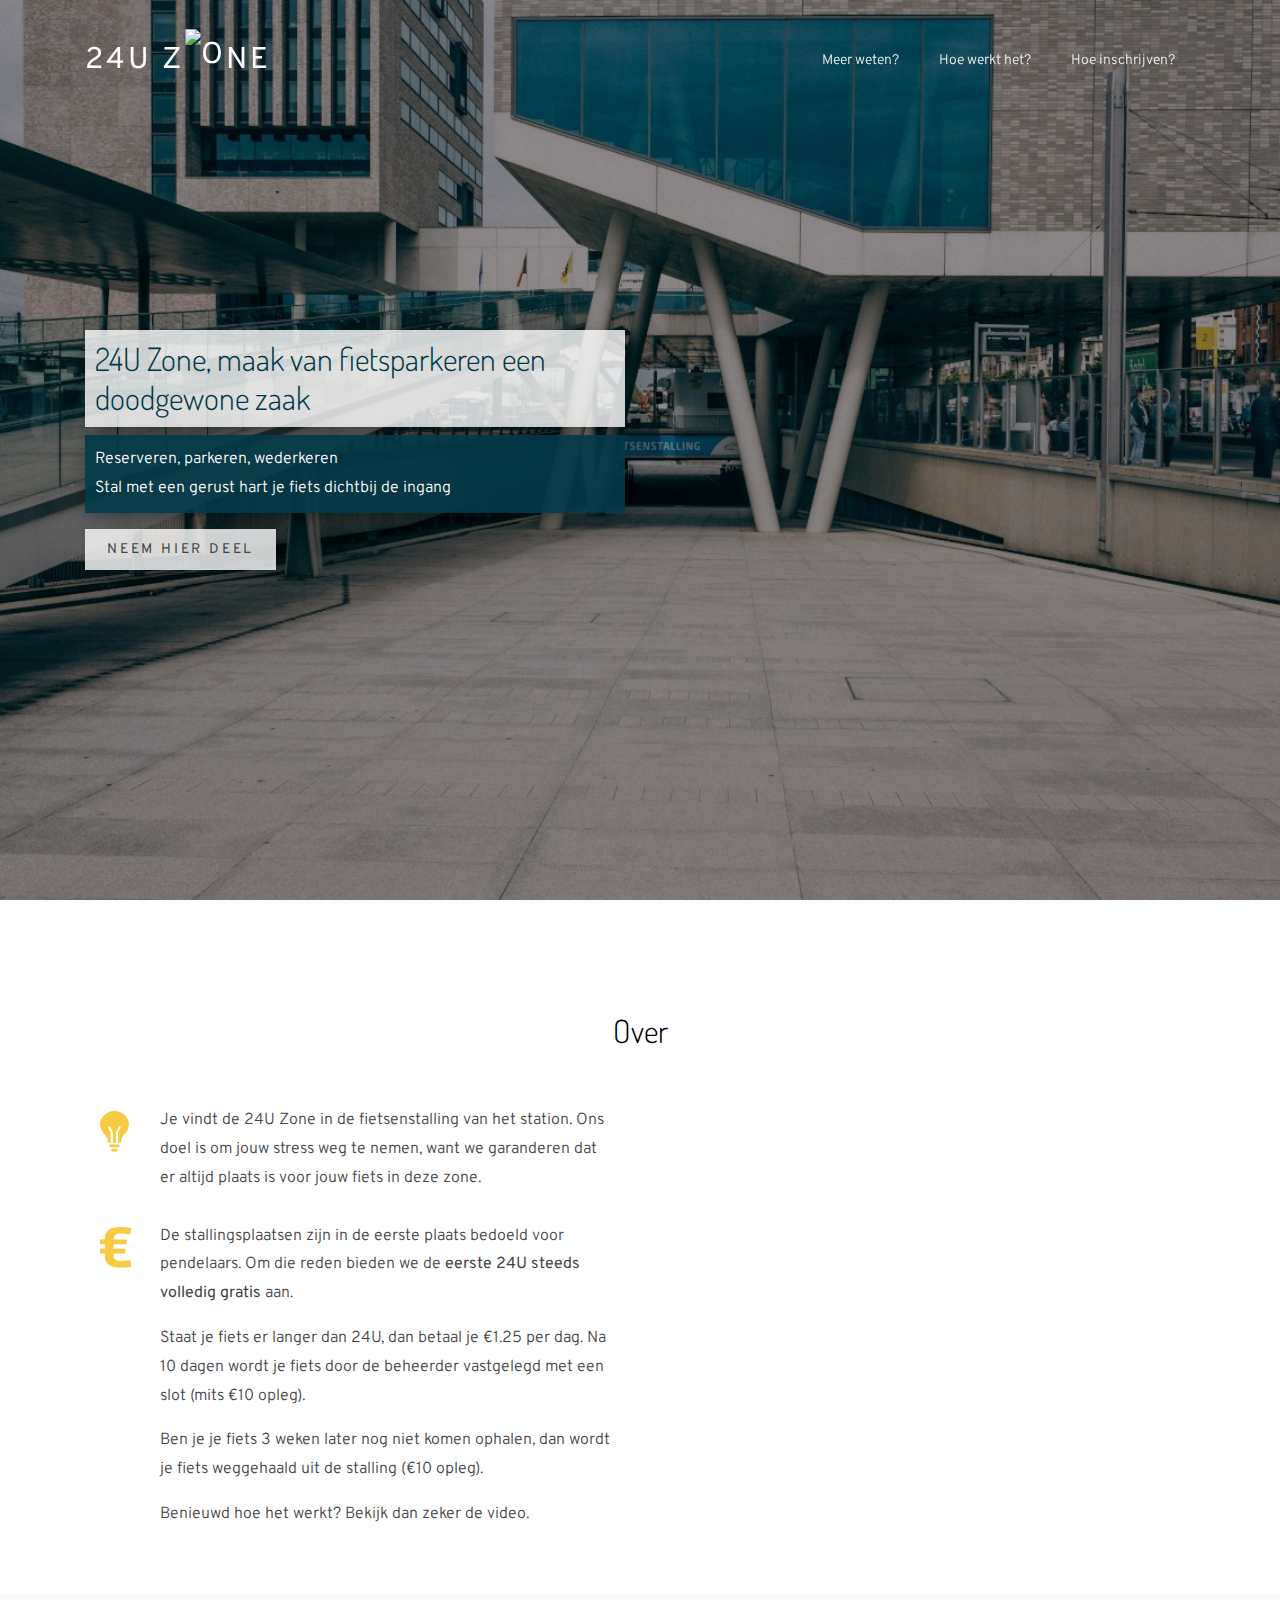
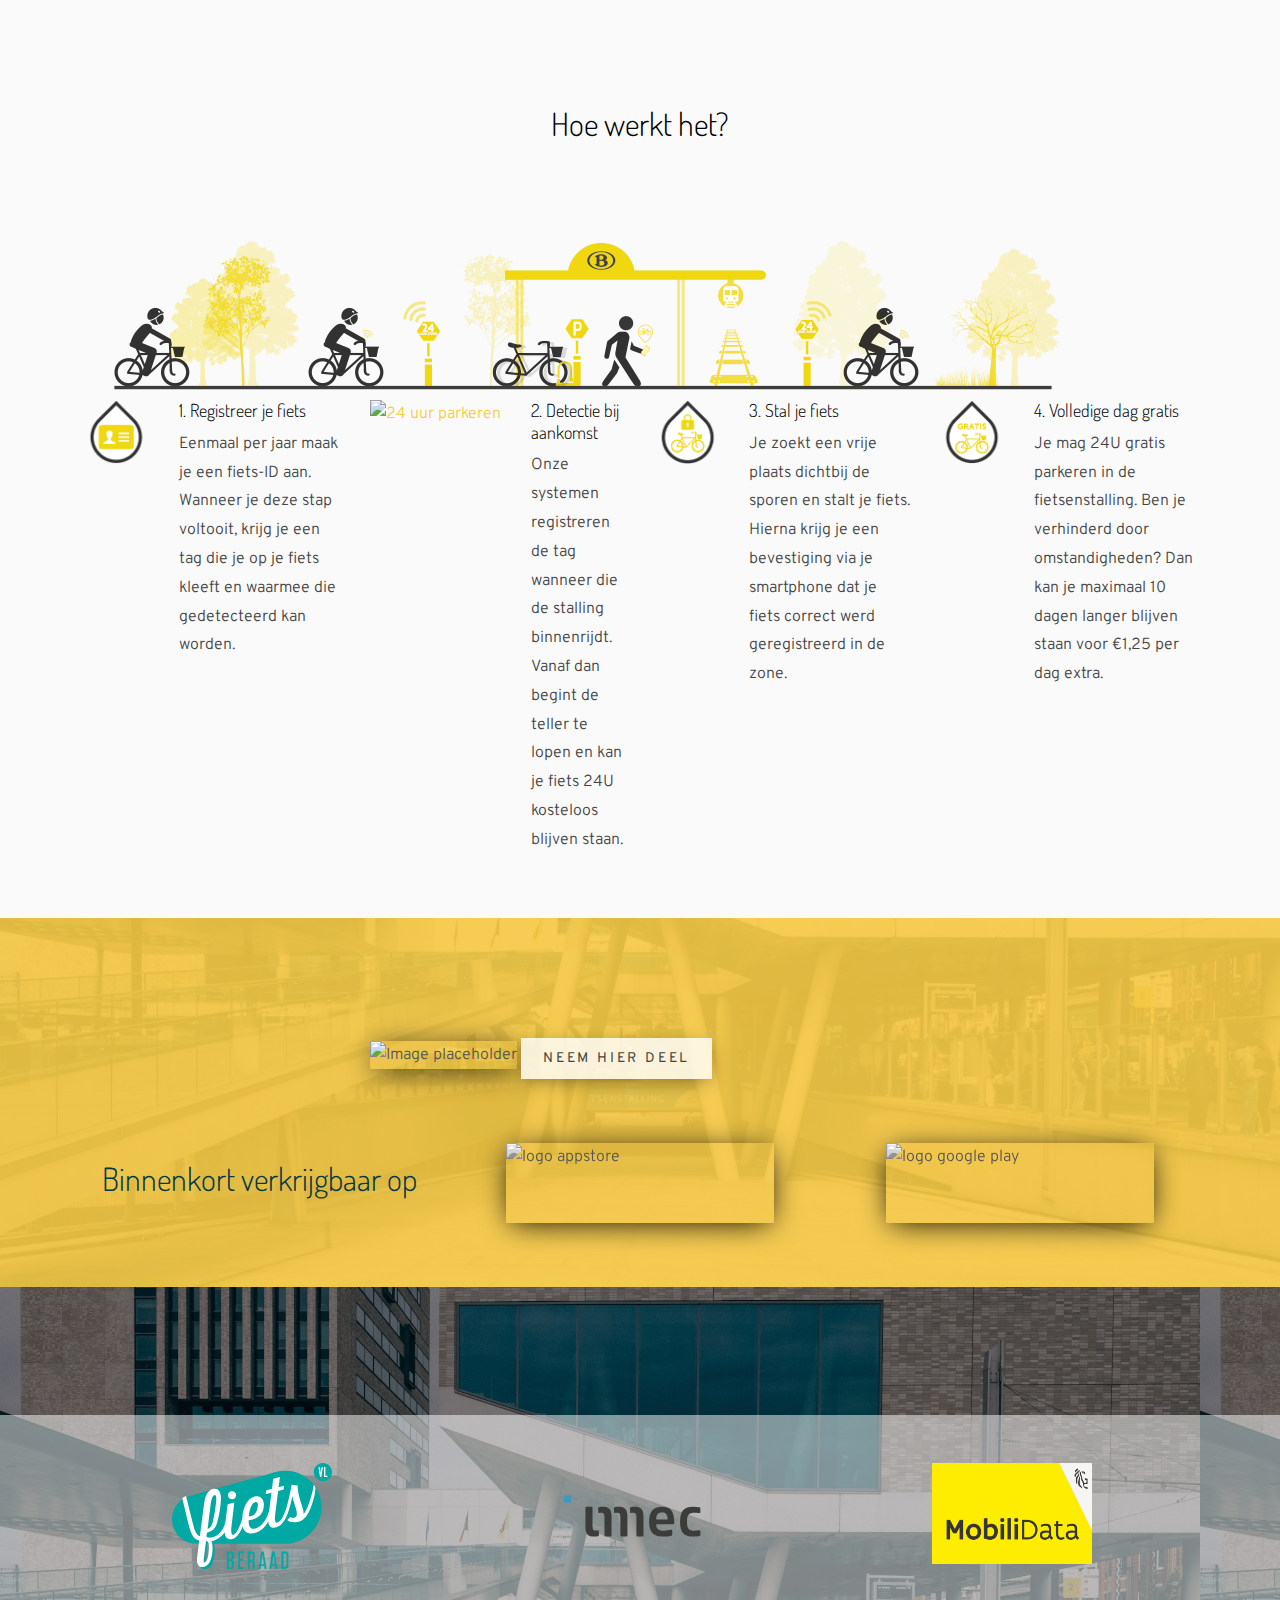
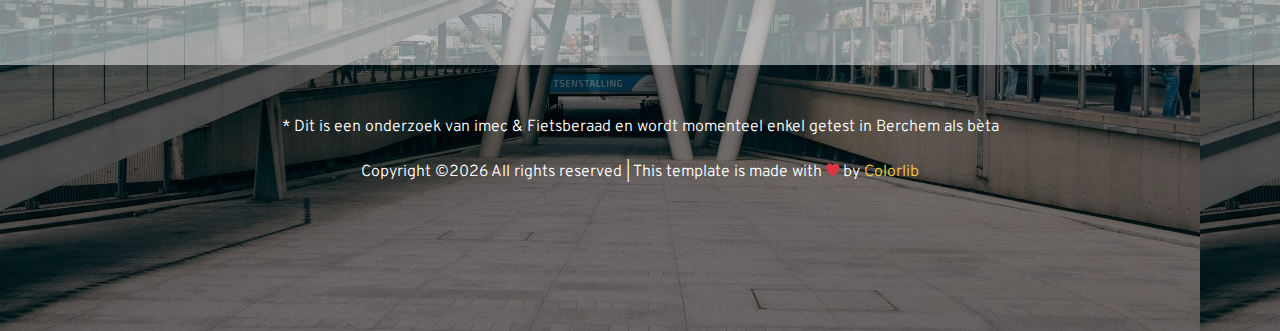
==== index.html @ 0a99a629 "Remove form" ====
<!DOCTYPE html>
<html lang="en">
	<head>
		<title>24U Zone &mdash; Stalplaats voor je fiets</title>
		<meta charset="utf-8">
		<meta name="viewport" content="width=device-width, initial-scale=1, shrink-to-fit=no">

		<link href="https://fonts.googleapis.com/css?family=Overpass:300,400,500|Dosis:400,700" rel="stylesheet">
		<link rel="stylesheet" href="css/open-iconic-bootstrap.min.css">
		<link rel="stylesheet" href="css/animate.css">
		<link rel="stylesheet" href="css/owl.carousel.min.css">
		<link rel="stylesheet" href="css/owl.theme.default.min.css">
		<link rel="stylesheet" href="css/magnific-popup.css">
		<link rel="stylesheet" href="css/aos.css">
		<link rel="stylesheet" href="css/ionicons.min.css">
		<link rel="stylesheet" href="css/bootstrap-datepicker.css">
		<link rel="stylesheet" href="css/jquery.timepicker.css">
		<link rel="stylesheet" href="css/flaticon.css">
		<link rel="stylesheet" href="css/icomoon.css">
		<link rel="stylesheet" href="css/fancybox.min.css">

		<link rel="stylesheet" href="css/bootstrap.css">
		<link rel="stylesheet" href="css/style.css">

		<style>


			.form-rounded {
				margin-top: 1.2rem;
				padding: 10px 20px;
				background-color: rgba(247, 202, 68, 0.9);
				box-shadow: 0 5px 20px -5px rgba(0, 0, 0, 0.5);
			}

			.info-block {
				color: white;
				padding: 10px;
				background-color: rgba(2, 56, 72, 0.9);
				box-shadow: 0 5px 20px -5px rgba(0, 0, 0, 0.5);
			}

			.info-block-header {
				color: rgb(2, 56, 72);
				padding: 10px;
				background-color: rgba(255, 255, 255, 0.8);
				box-shadow: 0 5px 20px -5px rgba(0, 0, 0, 0.5);
			}

			.embed-container {
				position: relative;
				padding-bottom: 56.25%;
				height: 0;
				overflow: hidden;
				max-width: 100%;
			}

			iframe {
				position: absolute;
				top: 0;
				left: 0;
				bottom: 0;
				right: 0;
				width: 100%;
				height: 100%;
			}

			.footer figure {
				width: 100%;
				height: 100%;
				max-width: 160px;
				margin: 0;
			}

			.figure-a {
				display: flex;
				justify-content: center;
				align-items: center;
			}

			.fixed-icon {
				width: 30px;
			}
			
			
  			h2.inschrijven {
				font-size: 80px;
			}

			@media (max-width: 768px) {
				h2.inschrijven {
					font-size: 40px;
				}
				.mobileMargin {margin-bottom: 1.2rem;}
				.form-rounded {
					margin-top: 0;
					border-radius: 0;
				}

				.info-block-header, .info-block {
					border-radius: 0;
					padding: 8px 20px;
					margin-bottom: 0;
				}

				.info-blocks {
					padding: 0;
				}

				.intro-block {
					height: 100vh;
				}

				.figure-a {
					margin-bottom: 1.5rem;
				}

				.media-body {
					margin-bottom: 1.5rem;
				}
			}

		</style>

		<!-- Hotjar Tracking Code for 24Uzone.be -->
		<script>
			(function(h,o,t,j,a,r){
				h.hj=h.hj||function(){(h.hj.q=h.hj.q||[]).push(arguments)};
				h._hjSettings={hjid:1976342,hjsv:6};
				a=o.getElementsByTagName('head')[0];
				r=o.createElement('script');r.async=1;
				r.src=t+h._hjSettings.hjid+j+h._hjSettings.hjsv;
				a.appendChild(r);
			})(window,document,'https://static.hotjar.com/c/hotjar-','.js?sv=');
		</script>

	</head>
	<body>

		<nav class="navbar navbar-expand-lg navbar-dark ftco_navbar bg-dark ftco-navbar-light" id="ftco-navbar">
			<div class="container">
				<!--a class="navbar-brand" href="index.html" style="font-size: 4em;">
					<b>24U Zone</b>
				</a-->
				<a class="navbar-brand" id="intro-link" href="#intro">
					<b>24U z<img src="images/wheel-white.svg" alt="o" class="img-fluid" style="height: 1.5em; width: auto; padding-bottom: 10px"></img>ne</b>
				</a>
				<button class="navbar-toggler" type="button" data-toggle="collapse" data-target="#ftco-nav" aria-controls="ftco-nav" aria-expanded="false" aria-label="Toggle navigation">
					<span class="oi oi-menu"></span> Menu
				</button>

				<div class="collapse navbar-collapse" id="ftco-nav">
					<ul class="navbar-nav ml-auto">
						<!--li class="nav-item"><a id="intro-link" href="#intro" class="nav-link">Intro</a></li-->
						<li class="nav-item"><a id="over-link" href="#over" class="nav-link">Meer weten?</a></li>
						<li class="nav-item"><a id="hoe-link" href="#hoe" class="nav-link">Hoe werkt het?</a></li>
						<li class="nav-item"><a id="inschrijven-link" href="#inschrijven" class="nav-link">Hoe inschrijven?</a></li>
						<!--li class="nav-item"><a id="wat-als-link" href="#wat-als" class="nav-link">Wat als?</a></li-->
						<!--li class="nav-item"><a href="about.html" class="nav-link">About</a></li>
						<li class="nav-item"><a href="contact.html" class="nav-link">Contact</a></li-->
					</ul>
				</div>
			</div>
		</nav>
		<!-- END nav -->

		<div id="intro" class="block-31" style="position: relative;">
			<div class="owl-carousel loop-block-31 ">
				<div class="block-30 intro-block item" style="background-image: url('images/bg_1.jpg');" data-stellar-background-ratio="0.5">
					<div class="container">
						<div class="row align-items-center"> <!-- align-items-center justify-content-center text-center"> -->
							<div class="col-md-6 info-blocks">
								<h2 class="info-block-header">24U Zone, maak van fietsparkeren een doodgewone zaak</h2>
								<p  class="info-block">Reserveren, parkeren, wederkeren <br/>Stal met een gerust hart je fiets dichtbij de ingang</p>
								<a style= "padding-left: 20px; padding-right: 20px; background-color: rgba(255, 255, 255, 0.8);" href="https://ibbt.az1.qualtrics.com/jfe/preview/SV_eLJ92HJ26AqN6w5?Q_CHL=preview&Q_SurveyVersionID=current" class="btn py-2" rel="noopener noreferrer nofollow">Neem hier deel</a>
							</div>
						</div>
					</div>
				</div>

			</div>
		</div>

		<!-- EERSTE FILMPJE -->
		<div id="over" style="padding-top: 7em;" class="site-section section-counter">
			<div class="container">
				<div class="row mb-5">
					<div class="col-md-12 text-center">
						<h2>Over</h2>
					</div>
				</div>
				<div class="row">
					<div class="col-sm">
						<div class="col">
							<div class="media block-6">
								<div class="icon fixed-icon"><span class="ion-ios-bulb"></span></div>
								<div class="media-body">
									<!--h3 class="heading">Over</h3-->
									<p>Je vindt de 24U Zone in de fietsenstalling van het station. Ons doel is om jouw stress weg te nemen, want we garanderen dat er altijd plaats is voor jouw fiets in deze zone.
										<br/>
										<br/>
									</p>
								</div>
							</div>
						</div>
						<div class="col">
							<div class="media block-6">
								<div class="icon fixed-icon"><span class="ion-logo-euro"></span></div>
								<div class="media-body">
									<p>De stallingsplaatsen zijn in de eerste plaats bedoeld voor pendelaars. Om die reden bieden we de <b>eerste 24U steeds volledig gratis</b> aan.</p>
								    <p>Staat je fiets er langer dan 24U, dan betaal je €1.25 per dag. Na 10 dagen wordt je fiets door de beheerder vastgelegd met een slot (mits €10 opleg).</p>
									<p>Ben je je fiets 3 weken later nog niet komen ophalen, dan wordt je fiets weggehaald uit de stalling (€10 opleg).</p>
									<p>Benieuwd hoe het werkt? Bekijk dan zeker de video.</p>
								</div>
							</div>
						</div>
					</div>
					<div class="col-sm">
						<div class="embed-container">
							<iframe src="https://www.youtube.com/embed/xj5Tb0rdRog" frameborder="0" allow="accelerometer; autoplay; encrypted-media; gyroscope; picture-in-picture" allowfullscreen></iframe>
						</div>
					</div>
				</div>
			</div>
		</div>


		<div id="hoe" style="padding-top: 7em;" class="site-section bg-light">
			<div class="container">
				<div class="row mb-5">
					<div class="col-md-12 text-center">
						<h2>Hoe werkt het?</h2>
					</div>
				</div>

				<img src="images/timeline.png" alt="Tijdslijn met features van de 24U zone" class="img-fluid">
				<div class="row">
					<div class="col-md-3 media block-6 mobileMargin">
					<div class="icon"><img src="images/icon-registreren.png" alt="Registreren" style="width: 4em; height: 4em;"></span></div>
					<div class="media-body">
						<h3 class="heading">1. Registreer je fiets</h3>
						<p>Eenmaal per jaar maak je een fiets-ID aan. Wanneer je deze stap voltooit, krijg je een tag die je op je fiets kleeft en waarmee die gedetecteerd kan worden.</p>
					</div>
				</div>
				<div class="col-md-3 media block-6 mobileMargin">
				<div class="icon"><img src="images/icon-24U.png" alt="24 uur parkeren" style="width: 4em; height: 4em;"></span></div>
				<div class="media-body">
					<h3 class="heading">2. Detectie bij aankomst</h3>
					<p>Onze systemen registreren de tag wanneer die de stalling binnenrijdt. Vanaf dan begint de teller te lopen en kan je fiets 24U kosteloos blijven staan. </p>
				</div>
			</div>
			<div class="col-md-3 media block-6 mobileMargin">
			<div class="icon"><img src="images/icon-slot.png" alt="Slot" style="width: 4em; height: 4em;"></span></div>
			<div class="media-body">
				<h3 class="heading">3. Stal je fiets</h3>
				<p>Je zoekt een vrije plaats dichtbij de sporen en stalt je fiets. Hierna krijg je een bevestiging via je smartphone dat je fiets correct werd geregistreerd in de zone.</p>
			</div>
		</div>
        <div class="col-md-3 media block-6 mobileMargin">
		<div class="icon"><img src="images/icon-gratis.png" alt="Gratis" style="width: 4em; height: 4em;"></span></div>
		<div class="media-body">
			<h3 class="heading">4. Volledige dag gratis</h3>
			<p>Je mag 24U gratis parkeren in de fietsenstalling. Ben je verhinderd door omstandigheden? Dan kan je maximaal 10 dagen langer blijven staan voor €1,25 per dag extra.</p>
		</div>
	</div>
</div>
<!--div class="row">
	<div class="col-12 col-sm-6 col-md-6 col-lg-4 mb-4 mb-lg-0">
	<div class="post-entry">
	<a class="mb-3 img-wrap">
	<img src="images/registreren.jpg" alt="Registreren" class="img-fluid">
	</a>
	<h3><a href="#">Hoe registreren?</a></h3>
	<p>Je kan een 24U Zone vinden in de fietsenstalling van het treinstation in jouw buurt.
	</p>
	<p>Je registreren kan bij het fietspunt in het station of door te klikken op het <a href="#inschrijven">registratieformulier</a>.
	</p>
	</div>
	</div>
	<div class="col-12 col-sm-6 col-md-6 col-lg-4 mb-4 mb-lg-0">
	<div class="post-entry">
	<a class="mb-3 img-wrap">
	<img src="images/sticker.png" alt="Waar komt de sticker" class="img-fluid">
	</a>
	<h3><a href="#">Waar komt de sticker?</a></h3>
	<p>Nadat je je sticker via het fietspunt of per post hebt ontvangen, maak je de fietsstang proper en kleef je de sticker <b>goed zichtbaar</b> en <b>verticaal</b> op het fietskader.
	</p>
	<p>
	De sticker beschadigt de fiets niet maar is wel uiterst moeilijk te verwijderen. Bovendien is de sticker UV- en weersbestendig.
	</p>
	<p>Welkom in de 24U Zone!</p>
	</div>
	</div>
	<div class="col-12 col-sm-6 col-md-6 col-lg-4 mb-4 mb-lg-0">
	<div class="post-entry">
	<a class="mb-3 img-wrap">
	<img src="images/HAL9000.png" alt="Image placeholder" class="img-fluid">
	</a>
	<h3><a href="#">Hoe hernieuwen?</a></h3>
	<p>Een sticker voor de 24U Zone is één jaar lang geldig. Je kan je registratie verlengen via het fietspunt in het treinstation of via het <a href="#inschrijven">registratieformulier</a>.</p>
	</div>
	</div>
</div-->
</div>
</div>

<!-- REGISTEREN -->
<div id="inschrijven" class="featured-section overlay-color-2" style="background-image: url('images/bg_1.jpg'); padding-top: 7em;">

    <div class="container">
		<div class="row justify-content-center">

			<div class="col-md-6 mb-5 mb-md-0">
				<img src="images/sticker.png" alt="Image placeholder" class="img-fluid">
				<a style= "margin-top: 8px; padding-left: 20px; padding-right: 20px; background-color: rgba(255, 255, 255, 0.8);" href="https://ibbt.az1.qualtrics.com/jfe/preview/SV_eLJ92HJ26AqN6w5?Q_CHL=preview&Q_SurveyVersionID=current" class="btn py-2" rel="noopener noreferrer nofollow">Neem hier deel</a>

			</div>

		</div>

		<div class="row align-items-center" style="margin-top: 4em;">
			<div class="col-md-4 mobileMargin">
				<h2 class="heading" style="text-align: center; color: rgb(2, 56, 72);">Binnenkort verkrijgbaar op</h2>
			</div>
			<div class="col-md-4 mobileMargin">
				<a target="_blank" rel="noopener noreferrer" title="Get it on AppStore">
					<img src="images/app_store_en.png" alt="logo appstore" style="filter: grayscale(100%); width: 16.8em; height: 5em; display: block; margin-left: auto; margin-right: auto;">
				</a>
			</div>
			<div class="col-md-4 mobileMargin">
				<a target="_blank" title="Get it on Google Play">
					<img src="images/google_play_en.png" alt="logo google play" style="filter: grayscale(100%); width: 16.8em; height: 5em; display: block; margin-left: auto; margin-right: auto;">
				</a>
			</div>
		</div>
	</div>

</div>

<!-- TWEEDE FILMPJE -->
<!--div id="wat-als" style="padding-top: 7em;" class="site-section section-counter">
    <div class="container">
		<div class="row">
			<div class="col-sm text-center">
				<h2 style="padding: 1em">Wat als ...?</h2>
			</div>
		</div>
		<div class="row">
			<div class="col">
				<div class="embed-container">
					<iframe src="https://www.youtube.com/embed/pgI2mbyMZQ4" frameborder="0" allow="accelerometer; autoplay; encrypted-media; gyroscope; picture-in-picture" allowfullscreen></iframe>
				</div>
			</div>
		</div>
		<div class="row" style="margin-top: 3em">
			<div class="col">
				<div class="media block-6">
					<div class="icon fixed-icon"><span class="ion-ios-time"></span></div>
					<div class="media-body">
						<h3 class="heading">Wat als jouw fiets langer dan 24U blijft staan in de 24U Zone? </h3>
						<p>Wanneer dit gebeurt, ontvang je een melding op je smartphone. Je kan vervolgens een dagtarief van €1,25 betalen, waardoor je jouw fiets maximaal 10 dagen langer kan laten staan.</p>
						<p>Heb je het dagtarief betaald, maar slaag je er niet in je fiets na die 10 dagen op te halen in de stalling? Dan wordt je fiets vastgehangen door de beheerder en na 3 weken verwijderd. Geen paniek: je ontvangt een bericht op je smartphone zodat je weet waar jouw fiets naartoe is gebracht.</p>
					</div>
				</div>
			</div>
			<div class="col">
				<div class="media block-6">
					<div class="icon fixed-icon"><span class="ion-ios-unlock"></span></div>
					<div class="media-body">
						<h3 class="heading">Wat als je fiets gestolen is?</h3>
						<p>Wanneer jouw fiets de 24U Zone verlaat, krijg je daar een melding van op je smartphone. Heb je de fiets niet zelf weggenomen? Dan kan je daar meteen een melding van maken rechtstreeks naar de stallingsbeheerder. Om een aangifte te maken heb je dan heel precieze data over de plaats & tijdstip van de diefstal.</p>
					</div>
				</div>
			</div>
		</div>

	</div>
</div-->

<footer class="footer" style="background: linear-gradient( rgba(0, 0, 0, 0.5), rgba(0, 0, 0, 0.5) ), url('images/bg_1.jpg');">
    <div style="padding: 3em; background: rgba(255, 255, 255, 0.5);">
		<div class="container">
			<div class="row mb-5 justify-content-center">
				<div class="col-md-6 col-lg-4">
					<a class="figure-a" href="https://fietsberaad.be/">
						<figure class="mr-3">
							<img src="images/fietsberaad.svg" alt="" class="img-fluid">
						</figure>
					</a>
				</div>
				<div class="col-md-6 col-lg-4">
					<a class="figure-a" href="https://www.imec.be/nl/">
						<figure class="mr-3" style="max-width: 210px;">
							<img src="images/imec.svg" alt="" class="img-fluid">
						</figure>
					</a>
				</div>
				<div class="col-md-6 col-lg-4">
					<a class="figure-a" href="https://mobilidata.be/nl">
						<figure class="mr-3">
							<img src="images/mobilidata.png" alt="" class="img-fluid">
						</figure>
					</a>
				</div>
			</div>
		</div>
	</div>
	<div class="content pt-5">
        <div class="col-md-12 text-center">

			<p>
				* Dit is een onderzoek van imec & Fietsberaad en wordt momenteel enkel getest in Berchem als bèta
			</p>

            <p>
				<!-- Link back to Colorlib can't be removed. Template is licensed under CC BY 3.0. -->
				Copyright &copy;<script>document.write(new Date().getFullYear());</script> All rights reserved | This template is made with <i class="ion-ios-heart text-danger" aria-hidden="true"></i> by <a href="https://colorlib.com" target="_blank" >Colorlib</a>
				<!-- Link back to Colorlib can't be removed. Template is licensed under CC BY 3.0. -->
			</p>

		</div>
	</div>
</footer>

<!-- loader -->
<div id="ftco-loader" class="show fullscreen"><svg class="circular" width="48px" height="48px"><circle class="path-bg" cx="24" cy="24" r="22" fill="none" stroke-width="4" stroke="#eeeeee"/><circle class="path" cx="24" cy="24" r="22" fill="none" stroke-width="4" stroke-miterlimit="10" stroke="#F96D00"/></svg></div>

<!-- MailChimp form validation script -->
<script type='text/javascript' src='//s3.amazonaws.com/downloads.mailchimp.com/js/mc-validate.js'></script><script type='text/javascript'>(function($) {window.fnames = new Array(); window.ftypes = new Array();fnames[0]='EMAIL';ftypes[0]='email';fnames[1]='FNAME';ftypes[1]='text';fnames[2]='LNAME';ftypes[2]='text';fnames[3]='ADDRESS';ftypes[3]='address';fnames[4]='PHONE';ftypes[4]='phone'; 
   /*
	* Translated default messages for the $ validation plugin.
	* Locale: NL
	*/
   $.extend($.validator.messages, {
		   required: "Dit is een verplicht veld.",
		   remote: "Controleer dit veld.",
		   email: "Vul hier een geldig e-mailadres in.",
		   url: "Vul hier een geldige URL in.",
		   date: "Vul hier een geldige datum in.",
		   dateISO: "Vul hier een geldige datum in (ISO-formaat).",
		   number: "Vul hier een geldig getal in.",
		   digits: "Vul hier alleen getallen in.",
		   creditcard: "Vul hier een geldig creditcardnummer in.",
		   equalTo: "Vul hier dezelfde waarde in.",
		   accept: "Vul hier een waarde in met een geldige extensie.",
		   maxlength: $.validator.format("Vul hier maximaal {0} tekens in."),
		   minlength: $.validator.format("Vul hier minimaal {0} tekens in."),
		   rangelength: $.validator.format("Vul hier een waarde in van minimaal {0} en maximaal {1} tekens."),
		   range: $.validator.format("Vul hier een waarde in van minimaal {0} en maximaal {1}."),
		   max: $.validator.format("Vul hier een waarde in kleiner dan of gelijk aan {0}."),
		   min: $.validator.format("Vul hier een waarde in groter dan of gelijk aan {0}.")
   });}(jQuery));var $mcj = jQuery.noConflict(true);</script>

<script src="js/jquery.min.js"></script>
<script src="js/jquery-migrate-3.0.1.min.js"></script>
<script src="js/popper.min.js"></script>
<script src="js/bootstrap.min.js"></script>
<script src="js/jquery.easing.1.3.js"></script>
<script src="js/jquery.waypoints.min.js"></script>
<script src="js/jquery.stellar.min.js"></script>
<script src="js/owl.carousel.min.js"></script>
<script src="js/jquery.magnific-popup.min.js"></script>
<script src="js/bootstrap-datepicker.js"></script>

<script src="js/jquery.fancybox.min.js"></script>

<script src="js/aos.js"></script>
<script src="js/jquery.animateNumber.min.js"></script>
<script src="https://maps.googleapis.com/maps/api/js?key=AIzaSyBVWaKrjvy3MaE7SQ74_uJiULgl1JY0H2s&sensor=false"></script>
<script src="js/google-map.js"></script>
<script src="js/main.js"></script>

</body>
</html>
---- css/flaticon.css ----
/*
    Flaticon icon font: Flaticon
    Creation date: 25/07/2018 10:39
    */

@font-face {
  font-family: "Flaticon";
  src: url("../fonts/flaticon/font/Flaticon.eot");
  src: url("../fonts/flaticon/font/Flaticon.eot?#iefix") format("embedded-opentype"),
       url("../fonts/flaticon/font/Flaticon.woff") format("woff"),
       url("../fonts/flaticon/font/Flaticon.ttf") format("truetype"),
       url("../fonts/flaticon/font/Flaticon.svg#Flaticon") format("svg");
  font-weight: normal;
  font-style: normal;
}

@media screen and (-webkit-min-device-pixel-ratio:0) {
  @font-face {
    font-family: "Flaticon";
    src: url("../fonts/flaticon/font/Flaticon.svg#Flaticon") format("svg");
  }
}

[class^="flaticon-"]:before, [class*=" flaticon-"]:before,
[class^="flaticon-"]:after, [class*=" flaticon-"]:after {   
  font-family: Flaticon;
  font-style: normal;
  font-weight: normal;
  font-variant: normal;
  text-transform: none;
  line-height: 1;

  /* Better Font Rendering =========== */
  -webkit-font-smoothing: antialiased;
  -moz-osx-font-smoothing: grayscale;
}

.flaticon-first-aid-kit:before { content: "\f100"; }
.flaticon-donation:before { content: "\f101"; }
.flaticon-donate:before { content: "\f102"; }
.flaticon-people:before { content: "\f103"; }
.flaticon-charity:before { content: "\f104"; }
.flaticon-heart-box:before { content: "\f105"; }
---- css/icomoon.css ----
@font-face {
  font-family: 'icomoon';
  src:  url('../fonts/icomoon/icomoon.eot?6tt51o');
  src:  url('../fonts/icomoon/icomoon.eot?6tt51o#iefix') format('embedded-opentype'),
    url('../fonts/icomoon/icomoon.ttf?6tt51o') format('truetype'),
    url('../fonts/icomoon/icomoon.woff?6tt51o') format('woff'),
    url('../fonts/icomoon/icomoon.svg?6tt51o#icomoon') format('svg');
  font-weight: normal;
  font-style: normal;
}

[class^="icon-"], [class*=" icon-"] {
  /* use !important to prevent issues with browser extensions that change fonts */
  font-family: 'icomoon' !important;
  speak: none;
  font-style: normal;
  font-weight: normal;
  font-variant: normal;
  text-transform: none;
  line-height: 1;

  /* Better Font Rendering =========== */
  -webkit-font-smoothing: antialiased;
  -moz-osx-font-smoothing: grayscale;
}

.icon-asterisk:before {
  content: "\f069";
}
.icon-plus:before {
  content: "\f067";
}
.icon-question:before {
  content: "\f128";
}
.icon-minus:before {
  content: "\f068";
}
.icon-glass:before {
  content: "\f000";
}
.icon-music:before {
  content: "\f001";
}
.icon-search:before {
  content: "\f002";
}
.icon-envelope-o:before {
  content: "\f003";
}
.icon-heart:before {
  content: "\f004";
}
.icon-star:before {
  content: "\f005";
}
.icon-star-o:before {
  content: "\f006";
}
.icon-user:before {
  content: "\f007";
}
.icon-film:before {
  content: "\f008";
}
.icon-th-large:before {
  content: "\f009";
}
.icon-th:before {
  content: "\f00a";
}
.icon-th-list:before {
  content: "\f00b";
}
.icon-check:before {
  content: "\f00c";
}
.icon-close:before {
  content: "\f00d";
}
.icon-remove:before {
  content: "\f00d";
}
.icon-times:before {
  content: "\f00d";
}
.icon-search-plus:before {
  content: "\f00e";
}
.icon-search-minus:before {
  content: "\f010";
}
.icon-power-off:before {
  content: "\f011";
}
.icon-signal:before {
  content: "\f012";
}
.icon-cog:before {
  content: "\f013";
}
.icon-gear:before {
  content: "\f013";
}
.icon-trash-o:before {
  content: "\f014";
}
.icon-home:before {
  content: "\f015";
}
.icon-file-o:before {
  content: "\f016";
}
.icon-clock-o:before {
  content: "\f017";
}
.icon-road:before {
  content: "\f018";
}
.icon-download:before {
  content: "\f019";
}
.icon-arrow-circle-o-down:before {
  content: "\f01a";
}
.icon-arrow-circle-o-up:before {
  content: "\f01b";
}
.icon-inbox:before {
  content: "\f01c";
}
.icon-play-circle-o:before {
  content: "\f01d";
}
.icon-repeat:before {
  content: "\f01e";
}
.icon-rotate-right:before {
  content: "\f01e";
}
.icon-refresh:before {
  content: "\f021";
}
.icon-list-alt:before {
  content: "\f022";
}
.icon-lock:before {
  content: "\f023";
}
.icon-flag:before {
  content: "\f024";
}
.icon-headphones:before {
  content: "\f025";
}
.icon-volume-off:before {
  content: "\f026";
}
.icon-volume-down:before {
  content: "\f027";
}
.icon-volume-up:before {
  content: "\f028";
}
.icon-qrcode:before {
  content: "\f029";
}
.icon-barcode:before {
  content: "\f02a";
}
.icon-tag:before {
  content: "\f02b";
}
.icon-tags:before {
  content: "\f02c";
}
.icon-book:before {
  content: "\f02d";
}
.icon-bookmark:before {
  content: "\f02e";
}
.icon-print:before {
  content: "\f02f";
}
.icon-camera:before {
  content: "\f030";
}
.icon-font:before {
  content: "\f031";
}
.icon-bold:before {
  content: "\f032";
}
.icon-italic:before {
  content: "\f033";
}
.icon-text-height:before {
  content: "\f034";
}
.icon-text-width:before {
  content: "\f035";
}
.icon-align-left:before {
  content: "\f036";
}
.icon-align-center:before {
  content: "\f037";
}
.icon-align-right:before {
  content: "\f038";
}
.icon-align-justify:before {
  content: "\f039";
}
.icon-list:before {
  content: "\f03a";
}
.icon-dedent:before {
  content: "\f03b";
}
.icon-outdent:before {
  content: "\f03b";
}
.icon-indent:before {
  content: "\f03c";
}
.icon-video-camera:before {
  content: "\f03d";
}
.icon-image:before {
  content: "\f03e";
}
.icon-photo:before {
  content: "\f03e";
}
.icon-picture-o:before {
  content: "\f03e";
}
.icon-pencil:before {
  content: "\f040";
}
.icon-map-marker:before {
  content: "\f041";
}
.icon-adjust:before {
  content: "\f042";
}
.icon-tint:before {
  content: "\f043";
}
.icon-edit:before {
  content: "\f044";
}
.icon-pencil-square-o:before {
  content: "\f044";
}
.icon-share-square-o:before {
  content: "\f045";
}
.icon-check-square-o:before {
  content: "\f046";
}
.icon-arrows:before {
  content: "\f047";
}
.icon-step-backward:before {
  content: "\f048";
}
.icon-fast-backward:before {
  content: "\f049";
}
.icon-backward:before {
  content: "\f04a";
}
.icon-play:before {
  content: "\f04b";
}
.icon-pause:before {
  content: "\f04c";
}
.icon-stop:before {
  content: "\f04d";
}
.icon-forward:before {
  content: "\f04e";
}
.icon-fast-forward:before {
  content: "\f050";
}
.icon-step-forward:before {
  content: "\f051";
}
.icon-eject:before {
  content: "\f052";
}
.icon-chevron-left:before {
  content: "\f053";
}
.icon-chevron-right:before {
  content: "\f054";
}
.icon-plus-circle:before {
  content: "\f055";
}
.icon-minus-circle:before {
  content: "\f056";
}
.icon-times-circle:before {
  content: "\f057";
}
.icon-check-circle:before {
  content: "\f058";
}
.icon-question-circle:before {
  content: "\f059";
}
.icon-info-circle:before {
  content: "\f05a";
}
.icon-crosshairs:before {
  content: "\f05b";
}
.icon-times-circle-o:before {
  content: "\f05c";
}
.icon-check-circle-o:before {
  content: "\f05d";
}
.icon-ban:before {
  content: "\f05e";
}
.icon-arrow-left:before {
  content: "\f060";
}
.icon-arrow-right:before {
  content: "\f061";
}
.icon-arrow-up:before {
  content: "\f062";
}
.icon-arrow-down:before {
  content: "\f063";
}
.icon-mail-forward:before {
  content: "\f064";
}
.icon-share:before {
  content: "\f064";
}
.icon-expand:before {
  content: "\f065";
}
.icon-compress:before {
  content: "\f066";
}
.icon-exclamation-circle:before {
  content: "\f06a";
}
.icon-gift:before {
  content: "\f06b";
}
.icon-leaf:before {
  content: "\f06c";
}
.icon-fire:before {
  content: "\f06d";
}
.icon-eye:before {
  content: "\f06e";
}
.icon-eye-slash:before {
  content: "\f070";
}
.icon-exclamation-triangle:before {
  content: "\f071";
}
.icon-warning:before {
  content: "\f071";
}
.icon-plane:before {
  content: "\f072";
}
.icon-calendar:before {
  content: "\f073";
}
.icon-random:before {
  content: "\f074";
}
.icon-comment:before {
  content: "\f075";
}
.icon-magnet:before {
  content: "\f076";
}
.icon-chevron-up:before {
  content: "\f077";
}
.icon-chevron-down:before {
  content: "\f078";
}
.icon-retweet:before {
  content: "\f079";
}
.icon-shopping-cart:before {
  content: "\f07a";
}
.icon-folder:before {
  content: "\f07b";
}
.icon-folder-open:before {
  content: "\f07c";
}
.icon-arrows-v:before {
  content: "\f07d";
}
.icon-arrows-h:before {
  content: "\f07e";
}
.icon-bar-chart:before {
  content: "\f080";
}
.icon-bar-chart-o:before {
  content: "\f080";
}
.icon-twitter-square:before {
  content: "\f081";
}
.icon-facebook-square:before {
  content: "\f082";
}
.icon-camera-retro:before {
  content: "\f083";
}
.icon-key:before {
  content: "\f084";
}
.icon-cogs:before {
  content: "\f085";
}
.icon-gears:before {
  content: "\f085";
}
.icon-comments:before {
  content: "\f086";
}
.icon-thumbs-o-up:before {
  content: "\f087";
}
.icon-thumbs-o-down:before {
  content: "\f088";
}
.icon-star-half:before {
  content: "\f089";
}
.icon-heart-o:before {
  content: "\f08a";
}
.icon-sign-out:before {
  content: "\f08b";
}
.icon-linkedin-square:before {
  content: "\f08c";
}
.icon-thumb-tack:before {
  content: "\f08d";
}
.icon-external-link:before {
  content: "\f08e";
}
.icon-sign-in:before {
  content: "\f090";
}
.icon-trophy:before {
  content: "\f091";
}
.icon-github-square:before {
  content: "\f092";
}
.icon-upload:before {
  content: "\f093";
}
.icon-lemon-o:before {
  content: "\f094";
}
.icon-phone:before {
  content: "\f095";
}
.icon-square-o:before {
  content: "\f096";
}
.icon-bookmark-o:before {
  content: "\f097";
}
.icon-phone-square:before {
  content: "\f098";
}
.icon-twitter:before {
  content: "\f099";
}
.icon-facebook:before {
  content: "\f09a";
}
.icon-facebook-f:before {
  content: "\f09a";
}
.icon-github:before {
  content: "\f09b";
}
.icon-unlock:before {
  content: "\f09c";
}
.icon-credit-card:before {
  content: "\f09d";
}
.icon-feed:before {
  content: "\f09e";
}
.icon-rss:before {
  content: "\f09e";
}
.icon-hdd-o:before {
  content: "\f0a0";
}
.icon-bullhorn:before {
  content: "\f0a1";
}
.icon-bell-o:before {
  content: "\f0a2";
}
.icon-certificate:before {
  content: "\f0a3";
}
.icon-hand-o-right:before {
  content: "\f0a4";
}
.icon-hand-o-left:before {
  content: "\f0a5";
}
.icon-hand-o-up:before {
  content: "\f0a6";
}
.icon-hand-o-down:before {
  content: "\f0a7";
}
.icon-arrow-circle-left:before {
  content: "\f0a8";
}
.icon-arrow-circle-right:before {
  content: "\f0a9";
}
.icon-arrow-circle-up:before {
  content: "\f0aa";
}
.icon-arrow-circle-down:before {
  content: "\f0ab";
}
.icon-globe:before {
  content: "\f0ac";
}
.icon-wrench:before {
  content: "\f0ad";
}
.icon-tasks:before {
  content: "\f0ae";
}
.icon-filter:before {
  content: "\f0b0";
}
.icon-briefcase:before {
  content: "\f0b1";
}
.icon-arrows-alt:before {
  content: "\f0b2";
}
.icon-group:before {
  content: "\f0c0";
}
.icon-users:before {
  content: "\f0c0";
}
.icon-chain:before {
  content: "\f0c1";
}
.icon-link:before {
  content: "\f0c1";
}
.icon-cloud:before {
  content: "\f0c2";
}
.icon-flask:before {
  content: "\f0c3";
}
.icon-cut:before {
  content: "\f0c4";
}
.icon-scissors:before {
  content: "\f0c4";
}
.icon-copy:before {
  content: "\f0c5";
}
.icon-files-o:before {
  content: "\f0c5";
}
.icon-paperclip:before {
  content: "\f0c6";
}
.icon-floppy-o:before {
  content: "\f0c7";
}
.icon-save:before {
  content: "\f0c7";
}
.icon-square:before {
  content: "\f0c8";
}
.icon-bars:before {
  content: "\f0c9";
}
.icon-navicon:before {
  content: "\f0c9";
}
.icon-reorder:before {
  content: "\f0c9";
}
.icon-list-ul:before {
  content: "\f0ca";
}
.icon-list-ol:before {
  content: "\f0cb";
}
.icon-strikethrough:before {
  content: "\f0cc";
}
.icon-underline:before {
  content: "\f0cd";
}
.icon-table:before {
  content: "\f0ce";
}
.icon-magic:before {
  content: "\f0d0";
}
.icon-truck:before {
  content: "\f0d1";
}
.icon-pinterest:before {
  content: "\f0d2";
}
.icon-pinterest-square:before {
  content: "\f0d3";
}
.icon-google-plus-square:before {
  content: "\f0d4";
}
.icon-google-plus:before {
  content: "\f0d5";
}
.icon-money:before {
  content: "\f0d6";
}
.icon-caret-down:before {
  content: "\f0d7";
}
.icon-caret-up:before {
  content: "\f0d8";
}
.icon-caret-left:before {
  content: "\f0d9";
}
.icon-caret-right:before {
  content: "\f0da";
}
.icon-columns:before {
  content: "\f0db";
}
.icon-sort:before {
  content: "\f0dc";
}
.icon-unsorted:before {
  content: "\f0dc";
}
.icon-sort-desc:before {
  content: "\f0dd";
}
.icon-sort-down:before {
  content: "\f0dd";
}
.icon-sort-asc:before {
  content: "\f0de";
}
.icon-sort-up:before {
  content: "\f0de";
}
.icon-envelope:before {
  content: "\f0e0";
}
.icon-linkedin:before {
  content: "\f0e1";
}
.icon-rotate-left:before {
  content: "\f0e2";
}
.icon-undo:before {
  content: "\f0e2";
}
.icon-gavel:before {
  content: "\f0e3";
}
.icon-legal:before {
  content: "\f0e3";
}
.icon-dashboard:before {
  content: "\f0e4";
}
.icon-tachometer:before {
  content: "\f0e4";
}
.icon-comment-o:before {
  content: "\f0e5";
}
.icon-comments-o:before {
  content: "\f0e6";
}
.icon-bolt:before {
  content: "\f0e7";
}
.icon-flash:before {
  content: "\f0e7";
}
.icon-sitemap:before {
  content: "\f0e8";
}
.icon-umbrella:before {
  content: "\f0e9";
}
.icon-clipboard:before {
  content: "\f0ea";
}
.icon-paste:before {
  content: "\f0ea";
}
.icon-lightbulb-o:before {
  content: "\f0eb";
}
.icon-exchange:before {
  content: "\f0ec";
}
.icon-cloud-download:before {
  content: "\f0ed";
}
.icon-cloud-upload:before {
  content: "\f0ee";
}
.icon-user-md:before {
  content: "\f0f0";
}
.icon-stethoscope:before {
  content: "\f0f1";
}
.icon-suitcase:before {
  content: "\f0f2";
}
.icon-bell:before {
  content: "\f0f3";
}
.icon-coffee:before {
  content: "\f0f4";
}
.icon-cutlery:before {
  content: "\f0f5";
}
.icon-file-text-o:before {
  content: "\f0f6";
}
.icon-building-o:before {
  content: "\f0f7";
}
.icon-hospital-o:before {
  content: "\f0f8";
}
.icon-ambulance:before {
  content: "\f0f9";
}
.icon-medkit:before {
  content: "\f0fa";
}
.icon-fighter-jet:before {
  content: "\f0fb";
}
.icon-beer:before {
  content: "\f0fc";
}
.icon-h-square:before {
  content: "\f0fd";
}
.icon-plus-square:before {
  content: "\f0fe";
}
.icon-angle-double-left:before {
  content: "\f100";
}
.icon-angle-double-right:before {
  content: "\f101";
}
.icon-angle-double-up:before {
  content: "\f102";
}
.icon-angle-double-down:before {
  content: "\f103";
}
.icon-angle-left:before {
  content: "\f104";
}
.icon-angle-right:before {
  content: "\f105";
}
.icon-angle-up:before {
  content: "\f106";
}
.icon-angle-down:before {
  content: "\f107";
}
.icon-desktop:before {
  content: "\f108";
}
.icon-laptop:before {
  content: "\f109";
}
.icon-tablet:before {
  content: "\f10a";
}
.icon-mobile:before {
  content: "\f10b";
}
.icon-mobile-phone:before {
  content: "\f10b";
}
.icon-circle-o:before {
  content: "\f10c";
}
.icon-quote-left:before {
  content: "\f10d";
}
.icon-quote-right:before {
  content: "\f10e";
}
.icon-spinner:before {
  content: "\f110";
}
.icon-circle:before {
  content: "\f111";
}
.icon-mail-reply:before {
  content: "\f112";
}
.icon-reply:before {
  content: "\f112";
}
.icon-github-alt:before {
  content: "\f113";
}
.icon-folder-o:before {
  content: "\f114";
}
.icon-folder-open-o:before {
  content: "\f115";
}
.icon-smile-o:before {
  content: "\f118";
}
.icon-frown-o:before {
  content: "\f119";
}
.icon-meh-o:before {
  content: "\f11a";
}
.icon-gamepad:before {
  content: "\f11b";
}
.icon-keyboard-o:before {
  content: "\f11c";
}
.icon-flag-o:before {
  content: "\f11d";
}
.icon-flag-checkered:before {
  content: "\f11e";
}
.icon-terminal:before {
  content: "\f120";
}
.icon-code:before {
  content: "\f121";
}
.icon-mail-reply-all:before {
  content: "\f122";
}
.icon-reply-all:before {
  content: "\f122";
}
.icon-star-half-empty:before {
  content: "\f123";
}
.icon-star-half-full:before {
  content: "\f123";
}
.icon-star-half-o:before {
  content: "\f123";
}
.icon-location-arrow:before {
  content: "\f124";
}
.icon-crop:before {
  content: "\f125";
}
.icon-code-fork:before {
  content: "\f126";
}
.icon-chain-broken:before {
  content: "\f127";
}
.icon-unlink:before {
  content: "\f127";
}
.icon-info:before {
  content: "\f129";
}
.icon-exclamation:before {
  content: "\f12a";
}
.icon-superscript:before {
  content: "\f12b";
}
.icon-subscript:before {
  content: "\f12c";
}
.icon-eraser:before {
  content: "\f12d";
}
.icon-puzzle-piece:before {
  content: "\f12e";
}
.icon-microphone:before {
  content: "\f130";
}
.icon-microphone-slash:before {
  content: "\f131";
}
.icon-shield:before {
  content: "\f132";
}
.icon-calendar-o:before {
  content: "\f133";
}
.icon-fire-extinguisher:before {
  content: "\f134";
}
.icon-rocket:before {
  content: "\f135";
}
.icon-maxcdn:before {
  content: "\f136";
}
.icon-chevron-circle-left:before {
  content: "\f137";
}
.icon-chevron-circle-right:before {
  content: "\f138";
}
.icon-chevron-circle-up:before {
  content: "\f139";
}
.icon-chevron-circle-down:before {
  content: "\f13a";
}
.icon-html5:before {
  content: "\f13b";
}
.icon-css3:before {
  content: "\f13c";
}
.icon-anchor:before {
  content: "\f13d";
}
.icon-unlock-alt:before {
  content: "\f13e";
}
.icon-bullseye:before {
  content: "\f140";
}
.icon-ellipsis-h:before {
  content: "\f141";
}
.icon-ellipsis-v:before {
  content: "\f142";
}
.icon-rss-square:before {
  content: "\f143";
}
.icon-play-circle:before {
  content: "\f144";
}
.icon-ticket:before {
  content: "\f145";
}
.icon-minus-square:before {
  content: "\f146";
}
.icon-minus-square-o:before {
  content: "\f147";
}
.icon-level-up:before {
  content: "\f148";
}
.icon-level-down:before {
  content: "\f149";
}
.icon-check-square:before {
  content: "\f14a";
}
.icon-pencil-square:before {
  content: "\f14b";
}
.icon-external-link-square:before {
  content: "\f14c";
}
.icon-share-square:before {
  content: "\f14d";
}
.icon-compass:before {
  content: "\f14e";
}
.icon-caret-square-o-down:before {
  content: "\f150";
}
.icon-toggle-down:before {
  content: "\f150";
}
.icon-caret-square-o-up:before {
  content: "\f151";
}
.icon-toggle-up:before {
  content: "\f151";
}
.icon-caret-square-o-right:before {
  content: "\f152";
}
.icon-toggle-right:before {
  content: "\f152";
}
.icon-eur:before {
  content: "\f153";
}
.icon-euro:before {
  content: "\f153";
}
.icon-gbp:before {
  content: "\f154";
}
.icon-dollar:before {
  content: "\f155";
}
.icon-usd:before {
  content: "\f155";
}
.icon-inr:before {
  content: "\f156";
}
.icon-rupee:before {
  content: "\f156";
}
.icon-cny:before {
  content: "\f157";
}
.icon-jpy:before {
  content: "\f157";
}
.icon-rmb:before {
  content: "\f157";
}
.icon-yen:before {
  content: "\f157";
}
.icon-rouble:before {
  content: "\f158";
}
.icon-rub:before {
  content: "\f158";
}
.icon-ruble:before {
  content: "\f158";
}
.icon-krw:before {
  content: "\f159";
}
.icon-won:before {
  content: "\f159";
}
.icon-bitcoin:before {
  content: "\f15a";
}
.icon-btc:before {
  content: "\f15a";
}
.icon-file:before {
  content: "\f15b";
}
.icon-file-text:before {
  content: "\f15c";
}
.icon-sort-alpha-asc:before {
  content: "\f15d";
}
.icon-sort-alpha-desc:before {
  content: "\f15e";
}
.icon-sort-amount-asc:before {
  content: "\f160";
}
.icon-sort-amount-desc:before {
  content: "\f161";
}
.icon-sort-numeric-asc:before {
  content: "\f162";
}
.icon-sort-numeric-desc:before {
  content: "\f163";
}
.icon-thumbs-up:before {
  content: "\f164";
}
.icon-thumbs-down:before {
  content: "\f165";
}
.icon-youtube-square:before {
  content: "\f166";
}
.icon-youtube:before {
  content: "\f167";
}
.icon-xing:before {
  content: "\f168";
}
.icon-xing-square:before {
  content: "\f169";
}
.icon-youtube-play:before {
  content: "\f16a";
}
.icon-dropbox:before {
  content: "\f16b";
}
.icon-stack-overflow:before {
  content: "\f16c";
}
.icon-instagram:before {
  content: "\f16d";
}
.icon-flickr:before {
  content: "\f16e";
}
.icon-adn:before {
  content: "\f170";
}
.icon-bitbucket:before {
  content: "\f171";
}
.icon-bitbucket-square:before {
  content: "\f172";
}
.icon-tumblr:before {
  content: "\f173";
}
.icon-tumblr-square:before {
  content: "\f174";
}
.icon-long-arrow-down:before {
  content: "\f175";
}
.icon-long-arrow-up:before {
  content: "\f176";
}
.icon-long-arrow-left:before {
  content: "\f177";
}
.icon-long-arrow-right:before {
  content: "\f178";
}
.icon-apple:before {
  content: "\f179";
}
.icon-windows:before {
  content: "\f17a";
}
.icon-android:before {
  content: "\f17b";
}
.icon-linux:before {
  content: "\f17c";
}
.icon-dribbble:before {
  content: "\f17d";
}
.icon-skype:before {
  content: "\f17e";
}
.icon-foursquare:before {
  content: "\f180";
}
.icon-trello:before {
  content: "\f181";
}
.icon-female:before {
  content: "\f182";
}
.icon-male:before {
  content: "\f183";
}
.icon-gittip:before {
  content: "\f184";
}
.icon-gratipay:before {
  content: "\f184";
}
.icon-sun-o:before {
  content: "\f185";
}
.icon-moon-o:before {
  content: "\f186";
}
.icon-archive:before {
  content: "\f187";
}
.icon-bug:before {
  content: "\f188";
}
.icon-vk:before {
  content: "\f189";
}
.icon-weibo:before {
  content: "\f18a";
}
.icon-renren:before {
  content: "\f18b";
}
.icon-pagelines:before {
  content: "\f18c";
}
.icon-stack-exchange:before {
  content: "\f18d";
}
.icon-arrow-circle-o-right:before {
  content: "\f18e";
}
.icon-arrow-circle-o-left:before {
  content: "\f190";
}
.icon-caret-square-o-left:before {
  content: "\f191";
}
.icon-toggle-left:before {
  content: "\f191";
}
.icon-dot-circle-o:before {
  content: "\f192";
}
.icon-wheelchair:before {
  content: "\f193";
}
.icon-vimeo-square:before {
  content: "\f194";
}
.icon-try:before {
  content: "\f195";
}
.icon-turkish-lira:before {
  content: "\f195";
}
.icon-plus-square-o:before {
  content: "\f196";
}
.icon-space-shuttle:before {
  content: "\f197";
}
.icon-slack:before {
  content: "\f198";
}
.icon-envelope-square:before {
  content: "\f199";
}
.icon-wordpress:before {
  content: "\f19a";
}
.icon-openid:before {
  content: "\f19b";
}
.icon-bank:before {
  content: "\f19c";
}
.icon-institution:before {
  content: "\f19c";
}
.icon-university:before {
  content: "\f19c";
}
.icon-graduation-cap:before {
  content: "\f19d";
}
.icon-mortar-board:before {
  content: "\f19d";
}
.icon-yahoo:before {
  content: "\f19e";
}
.icon-google:before {
  content: "\f1a0";
}
.icon-reddit:before {
  content: "\f1a1";
}
.icon-reddit-square:before {
  content: "\f1a2";
}
.icon-stumbleupon-circle:before {
  content: "\f1a3";
}
.icon-stumbleupon:before {
  content: "\f1a4";
}
.icon-delicious:before {
  content: "\f1a5";
}
.icon-digg:before {
  content: "\f1a6";
}
.icon-pied-piper-pp:before {
  content: "\f1a7";
}
.icon-pied-piper-alt:before {
  content: "\f1a8";
}
.icon-drupal:before {
  content: "\f1a9";
}
.icon-joomla:before {
  content: "\f1aa";
}
.icon-language:before {
  content: "\f1ab";
}
.icon-fax:before {
  content: "\f1ac";
}
.icon-building:before {
  content: "\f1ad";
}
.icon-child:before {
  content: "\f1ae";
}
.icon-paw:before {
  content: "\f1b0";
}
.icon-spoon:before {
  content: "\f1b1";
}
.icon-cube:before {
  content: "\f1b2";
}
.icon-cubes:before {
  content: "\f1b3";
}
.icon-behance:before {
  content: "\f1b4";
}
.icon-behance-square:before {
  content: "\f1b5";
}
.icon-steam:before {
  content: "\f1b6";
}
.icon-steam-square:before {
  content: "\f1b7";
}
.icon-recycle:before {
  content: "\f1b8";
}
.icon-automobile:before {
  content: "\f1b9";
}
.icon-car:before {
  content: "\f1b9";
}
.icon-cab:before {
  content: "\f1ba";
}
.icon-taxi:before {
  content: "\f1ba";
}
.icon-tree:before {
  content: "\f1bb";
}
.icon-spotify:before {
  content: "\f1bc";
}
.icon-deviantart:before {
  content: "\f1bd";
}
.icon-soundcloud:before {
  content: "\f1be";
}
.icon-database:before {
  content: "\f1c0";
}
.icon-file-pdf-o:before {
  content: "\f1c1";
}
.icon-file-word-o:before {
  content: "\f1c2";
}
.icon-file-excel-o:before {
  content: "\f1c3";
}
.icon-file-powerpoint-o:before {
  content: "\f1c4";
}
.icon-file-image-o:before {
  content: "\f1c5";
}
.icon-file-photo-o:before {
  content: "\f1c5";
}
.icon-file-picture-o:before {
  content: "\f1c5";
}
.icon-file-archive-o:before {
  content: "\f1c6";
}
.icon-file-zip-o:before {
  content: "\f1c6";
}
.icon-file-audio-o:before {
  content: "\f1c7";
}
.icon-file-sound-o:before {
  content: "\f1c7";
}
.icon-file-movie-o:before {
  content: "\f1c8";
}
.icon-file-video-o:before {
  content: "\f1c8";
}
.icon-file-code-o:before {
  content: "\f1c9";
}
.icon-vine:before {
  content: "\f1ca";
}
.icon-codepen:before {
  content: "\f1cb";
}
.icon-jsfiddle:before {
  content: "\f1cc";
}
.icon-life-bouy:before {
  content: "\f1cd";
}
.icon-life-buoy:before {
  content: "\f1cd";
}
.icon-life-ring:before {
  content: "\f1cd";
}
.icon-life-saver:before {
  content: "\f1cd";
}
.icon-support:before {
  content: "\f1cd";
}
.icon-circle-o-notch:before {
  content: "\f1ce";
}
.icon-ra:before {
  content: "\f1d0";
}
.icon-rebel:before {
  content: "\f1d0";
}
.icon-resistance:before {
  content: "\f1d0";
}
.icon-empire:before {
  content: "\f1d1";
}
.icon-ge:before {
  content: "\f1d1";
}
.icon-git-square:before {
  content: "\f1d2";
}
.icon-git:before {
  content: "\f1d3";
}
.icon-hacker-news:before {
  content: "\f1d4";
}
.icon-y-combinator-square:before {
  content: "\f1d4";
}
.icon-yc-square:before {
  content: "\f1d4";
}
.icon-tencent-weibo:before {
  content: "\f1d5";
}
.icon-qq:before {
  content: "\f1d6";
}
.icon-wechat:before {
  content: "\f1d7";
}
.icon-weixin:before {
  content: "\f1d7";
}
.icon-paper-plane:before {
  content: "\f1d8";
}
.icon-send:before {
  content: "\f1d8";
}
.icon-paper-plane-o:before {
  content: "\f1d9";
}
.icon-send-o:before {
  content: "\f1d9";
}
.icon-history:before {
  content: "\f1da";
}
.icon-circle-thin:before {
  content: "\f1db";
}
.icon-header:before {
  content: "\f1dc";
}
.icon-paragraph:before {
  content: "\f1dd";
}
.icon-sliders:before {
  content: "\f1de";
}
.icon-share-alt:before {
  content: "\f1e0";
}
.icon-share-alt-square:before {
  content: "\f1e1";
}
.icon-bomb:before {
  content: "\f1e2";
}
.icon-futbol-o:before {
  content: "\f1e3";
}
.icon-soccer-ball-o:before {
  content: "\f1e3";
}
.icon-tty:before {
  content: "\f1e4";
}
.icon-binoculars:before {
  content: "\f1e5";
}
.icon-plug:before {
  content: "\f1e6";
}
.icon-slideshare:before {
  content: "\f1e7";
}
.icon-twitch:before {
  content: "\f1e8";
}
.icon-yelp:before {
  content: "\f1e9";
}
.icon-newspaper-o:before {
  content: "\f1ea";
}
.icon-wifi:before {
  content: "\f1eb";
}
.icon-calculator:before {
  content: "\f1ec";
}
.icon-paypal:before {
  content: "\f1ed";
}
.icon-google-wallet:before {
  content: "\f1ee";
}
.icon-cc-visa:before {
  content: "\f1f0";
}
.icon-cc-mastercard:before {
  content: "\f1f1";
}
.icon-cc-discover:before {
  content: "\f1f2";
}
.icon-cc-amex:before {
  content: "\f1f3";
}
.icon-cc-paypal:before {
  content: "\f1f4";
}
.icon-cc-stripe:before {
  content: "\f1f5";
}
.icon-bell-slash:before {
  content: "\f1f6";
}
.icon-bell-slash-o:before {
  content: "\f1f7";
}
.icon-trash:before {
  content: "\f1f8";
}
.icon-copyright:before {
  content: "\f1f9";
}
.icon-at:before {
  content: "\f1fa";
}
.icon-eyedropper:before {
  content: "\f1fb";
}
.icon-paint-brush:before {
  content: "\f1fc";
}
.icon-birthday-cake:before {
  content: "\f1fd";
}
.icon-area-chart:before {
  content: "\f1fe";
}
.icon-pie-chart:before {
  content: "\f200";
}
.icon-line-chart:before {
  content: "\f201";
}
.icon-lastfm:before {
  content: "\f202";
}
.icon-lastfm-square:before {
  content: "\f203";
}
.icon-toggle-off:before {
  content: "\f204";
}
.icon-toggle-on:before {
  content: "\f205";
}
.icon-bicycle:before {
  content: "\f206";
}
.icon-bus:before {
  content: "\f207";
}
.icon-ioxhost:before {
  content: "\f208";
}
.icon-angellist:before {
  content: "\f209";
}
.icon-cc:before {
  content: "\f20a";
}
.icon-ils:before {
  content: "\f20b";
}
.icon-shekel:before {
  content: "\f20b";
}
.icon-sheqel:before {
  content: "\f20b";
}
.icon-meanpath:before {
  content: "\f20c";
}
.icon-buysellads:before {
  content: "\f20d";
}
.icon-connectdevelop:before {
  content: "\f20e";
}
.icon-dashcube:before {
  content: "\f210";
}
.icon-forumbee:before {
  content: "\f211";
}
.icon-leanpub:before {
  content: "\f212";
}
.icon-sellsy:before {
  content: "\f213";
}
.icon-shirtsinbulk:before {
  content: "\f214";
}
.icon-simplybuilt:before {
  content: "\f215";
}
.icon-skyatlas:before {
  content: "\f216";
}
.icon-cart-plus:before {
  content: "\f217";
}
.icon-cart-arrow-down:before {
  content: "\f218";
}
.icon-diamond:before {
  content: "\f219";
}
.icon-ship:before {
  content: "\f21a";
}
.icon-user-secret:before {
  content: "\f21b";
}
.icon-motorcycle:before {
  content: "\f21c";
}
.icon-street-view:before {
  content: "\f21d";
}
.icon-heartbeat:before {
  content: "\f21e";
}
.icon-venus:before {
  content: "\f221";
}
.icon-mars:before {
  content: "\f222";
}
.icon-mercury:before {
  content: "\f223";
}
.icon-intersex:before {
  content: "\f224";
}
.icon-transgender:before {
  content: "\f224";
}
.icon-transgender-alt:before {
  content: "\f225";
}
.icon-venus-double:before {
  content: "\f226";
}
.icon-mars-double:before {
  content: "\f227";
}
.icon-venus-mars:before {
  content: "\f228";
}
.icon-mars-stroke:before {
  content: "\f229";
}
.icon-mars-stroke-v:before {
  content: "\f22a";
}
.icon-mars-stroke-h:before {
  content: "\f22b";
}
.icon-neuter:before {
  content: "\f22c";
}
.icon-genderless:before {
  content: "\f22d";
}
.icon-facebook-official:before {
  content: "\f230";
}
.icon-pinterest-p:before {
  content: "\f231";
}
.icon-whatsapp:before {
  content: "\f232";
}
.icon-server:before {
  content: "\f233";
}
.icon-user-plus:before {
  content: "\f234";
}
.icon-user-times:before {
  content: "\f235";
}
.icon-bed:before {
  content: "\f236";
}
.icon-hotel:before {
  content: "\f236";
}
.icon-viacoin:before {
  content: "\f237";
}
.icon-train:before {
  content: "\f238";
}
.icon-subway:before {
  content: "\f239";
}
.icon-medium:before {
  content: "\f23a";
}
.icon-y-combinator:before {
  content: "\f23b";
}
.icon-yc:before {
  content: "\f23b";
}
.icon-optin-monster:before {
  content: "\f23c";
}
.icon-opencart:before {
  content: "\f23d";
}
.icon-expeditedssl:before {
  content: "\f23e";
}
.icon-battery:before {
  content: "\f240";
}
.icon-battery-4:before {
  content: "\f240";
}
.icon-battery-full:before {
  content: "\f240";
}
.icon-battery-3:before {
  content: "\f241";
}
.icon-battery-three-quarters:before {
  content: "\f241";
}
.icon-battery-2:before {
  content: "\f242";
}
.icon-battery-half:before {
  content: "\f242";
}
.icon-battery-1:before {
  content: "\f243";
}
.icon-battery-quarter:before {
  content: "\f243";
}
.icon-battery-0:before {
  content: "\f244";
}
.icon-battery-empty:before {
  content: "\f244";
}
.icon-mouse-pointer:before {
  content: "\f245";
}
.icon-i-cursor:before {
  content: "\f246";
}
.icon-object-group:before {
  content: "\f247";
}
.icon-object-ungroup:before {
  content: "\f248";
}
.icon-sticky-note:before {
  content: "\f249";
}
.icon-sticky-note-o:before {
  content: "\f24a";
}
.icon-cc-jcb:before {
  content: "\f24b";
}
.icon-cc-diners-club:before {
  content: "\f24c";
}
.icon-clone:before {
  content: "\f24d";
}
.icon-balance-scale:before {
  content: "\f24e";
}
.icon-hourglass-o:before {
  content: "\f250";
}
.icon-hourglass-1:before {
  content: "\f251";
}
.icon-hourglass-start:before {
  content: "\f251";
}
.icon-hourglass-2:before {
  content: "\f252";
}
.icon-hourglass-half:before {
  content: "\f252";
}
.icon-hourglass-3:before {
  content: "\f253";
}
.icon-hourglass-end:before {
  content: "\f253";
}
.icon-hourglass:before {
  content: "\f254";
}
.icon-hand-grab-o:before {
  content: "\f255";
}
.icon-hand-rock-o:before {
  content: "\f255";
}
.icon-hand-paper-o:before {
  content: "\f256";
}
.icon-hand-stop-o:before {
  content: "\f256";
}
.icon-hand-scissors-o:before {
  content: "\f257";
}
.icon-hand-lizard-o:before {
  content: "\f258";
}
.icon-hand-spock-o:before {
  content: "\f259";
}
.icon-hand-pointer-o:before {
  content: "\f25a";
}
.icon-hand-peace-o:before {
  content: "\f25b";
}
.icon-trademark:before {
  content: "\f25c";
}
.icon-registered:before {
  content: "\f25d";
}
.icon-creative-commons:before {
  content: "\f25e";
}
.icon-gg:before {
  content: "\f260";
}
.icon-gg-circle:before {
  content: "\f261";
}
.icon-tripadvisor:before {
  content: "\f262";
}
.icon-odnoklassniki:before {
  content: "\f263";
}
.icon-odnoklassniki-square:before {
  content: "\f264";
}
.icon-get-pocket:before {
  content: "\f265";
}
.icon-wikipedia-w:before {
  content: "\f266";
}
.icon-safari:before {
  content: "\f267";
}
.icon-chrome:before {
  content: "\f268";
}
.icon-firefox:before {
  content: "\f269";
}
.icon-opera:before {
  content: "\f26a";
}
.icon-internet-explorer:before {
  content: "\f26b";
}
.icon-television:before {
  content: "\f26c";
}
.icon-tv:before {
  content: "\f26c";
}
.icon-contao:before {
  content: "\f26d";
}
.icon-500px:before {
  content: "\f26e";
}
.icon-amazon:before {
  content: "\f270";
}
.icon-calendar-plus-o:before {
  content: "\f271";
}
.icon-calendar-minus-o:before {
  content: "\f272";
}
.icon-calendar-times-o:before {
  content: "\f273";
}
.icon-calendar-check-o:before {
  content: "\f274";
}
.icon-industry:before {
  content: "\f275";
}
.icon-map-pin:before {
  content: "\f276";
}
.icon-map-signs:before {
  content: "\f277";
}
.icon-map-o:before {
  content: "\f278";
}
.icon-map:before {
  content: "\f279";
}
.icon-commenting:before {
  content: "\f27a";
}
.icon-commenting-o:before {
  content: "\f27b";
}
.icon-houzz:before {
  content: "\f27c";
}
.icon-vimeo:before {
  content: "\f27d";
}
.icon-black-tie:before {
  content: "\f27e";
}
.icon-fonticons:before {
  content: "\f280";
}
.icon-reddit-alien:before {
  content: "\f281";
}
.icon-edge:before {
  content: "\f282";
}
.icon-credit-card-alt:before {
  content: "\f283";
}
.icon-codiepie:before {
  content: "\f284";
}
.icon-modx:before {
  content: "\f285";
}
.icon-fort-awesome:before {
  content: "\f286";
}
.icon-usb:before {
  content: "\f287";
}
.icon-product-hunt:before {
  content: "\f288";
}
.icon-mixcloud:before {
  content: "\f289";
}
.icon-scribd:before {
  content: "\f28a";
}
.icon-pause-circle:before {
  content: "\f28b";
}
.icon-pause-circle-o:before {
  content: "\f28c";
}
.icon-stop-circle:before {
  content: "\f28d";
}
.icon-stop-circle-o:before {
  content: "\f28e";
}
.icon-shopping-bag:before {
  content: "\f290";
}
.icon-shopping-basket:before {
  content: "\f291";
}
.icon-hashtag:before {
  content: "\f292";
}
.icon-bluetooth:before {
  content: "\f293";
}
.icon-bluetooth-b:before {
  content: "\f294";
}
.icon-percent:before {
  content: "\f295";
}
.icon-gitlab:before {
  content: "\f296";
}
.icon-wpbeginner:before {
  content: "\f297";
}
.icon-wpforms:before {
  content: "\f298";
}
.icon-envira:before {
  content: "\f299";
}
.icon-universal-access:before {
  content: "\f29a";
}
.icon-wheelchair-alt:before {
  content: "\f29b";
}
.icon-question-circle-o:before {
  content: "\f29c";
}
.icon-blind:before {
  content: "\f29d";
}
.icon-audio-description:before {
  content: "\f29e";
}
.icon-volume-control-phone:before {
  content: "\f2a0";
}
.icon-braille:before {
  content: "\f2a1";
}
.icon-assistive-listening-systems:before {
  content: "\f2a2";
}
.icon-american-sign-language-interpreting:before {
  content: "\f2a3";
}
.icon-asl-interpreting:before {
  content: "\f2a3";
}
.icon-deaf:before {
  content: "\f2a4";
}
.icon-deafness:before {
  content: "\f2a4";
}
.icon-hard-of-hearing:before {
  content: "\f2a4";
}
.icon-glide:before {
  content: "\f2a5";
}
.icon-glide-g:before {
  content: "\f2a6";
}
.icon-sign-language:before {
  content: "\f2a7";
}
.icon-signing:before {
  content: "\f2a7";
}
.icon-low-vision:before {
  content: "\f2a8";
}
.icon-viadeo:before {
  content: "\f2a9";
}
.icon-viadeo-square:before {
  content: "\f2aa";
}
.icon-snapchat:before {
  content: "\f2ab";
}
.icon-snapchat-ghost:before {
  content: "\f2ac";
}
.icon-snapchat-square:before {
  content: "\f2ad";
}
.icon-pied-piper:before {
  content: "\f2ae";
}
.icon-first-order:before {
  content: "\f2b0";
}
.icon-yoast:before {
  content: "\f2b1";
}
.icon-themeisle:before {
  content: "\f2b2";
}
.icon-google-plus-circle:before {
  content: "\f2b3";
}
.icon-google-plus-official:before {
  content: "\f2b3";
}
.icon-fa:before {
  content: "\f2b4";
}
.icon-font-awesome:before {
  content: "\f2b4";
}
.icon-handshake-o:before {
  content: "\f2b5";
}
.icon-envelope-open:before {
  content: "\f2b6";
}
.icon-envelope-open-o:before {
  content: "\f2b7";
}
.icon-linode:before {
  content: "\f2b8";
}
.icon-address-book:before {
  content: "\f2b9";
}
.icon-address-book-o:before {
  content: "\f2ba";
}
.icon-address-card:before {
  content: "\f2bb";
}
.icon-vcard:before {
  content: "\f2bb";
}
.icon-address-card-o:before {
  content: "\f2bc";
}
.icon-vcard-o:before {
  content: "\f2bc";
}
.icon-user-circle:before {
  content: "\f2bd";
}
.icon-user-circle-o:before {
  content: "\f2be";
}
.icon-user-o:before {
  content: "\f2c0";
}
.icon-id-badge:before {
  content: "\f2c1";
}
.icon-drivers-license:before {
  content: "\f2c2";
}
.icon-id-card:before {
  content: "\f2c2";
}
.icon-drivers-license-o:before {
  content: "\f2c3";
}
.icon-id-card-o:before {
  content: "\f2c3";
}
.icon-quora:before {
  content: "\f2c4";
}
.icon-free-code-camp:before {
  content: "\f2c5";
}
.icon-telegram:before {
  content: "\f2c6";
}
.icon-thermometer:before {
  content: "\f2c7";
}
.icon-thermometer-4:before {
  content: "\f2c7";
}
.icon-thermometer-full:before {
  content: "\f2c7";
}
.icon-thermometer-3:before {
  content: "\f2c8";
}
.icon-thermometer-three-quarters:before {
  content: "\f2c8";
}
.icon-thermometer-2:before {
  content: "\f2c9";
}
.icon-thermometer-half:before {
  content: "\f2c9";
}
.icon-thermometer-1:before {
  content: "\f2ca";
}
.icon-thermometer-quarter:before {
  content: "\f2ca";
}
.icon-thermometer-0:before {
  content: "\f2cb";
}
.icon-thermometer-empty:before {
  content: "\f2cb";
}
.icon-shower:before {
  content: "\f2cc";
}
.icon-bath:before {
  content: "\f2cd";
}
.icon-bathtub:before {
  content: "\f2cd";
}
.icon-s15:before {
  content: "\f2cd";
}
.icon-podcast:before {
  content: "\f2ce";
}
.icon-window-maximize:before {
  content: "\f2d0";
}
.icon-window-minimize:before {
  content: "\f2d1";
}
.icon-window-restore:before {
  content: "\f2d2";
}
.icon-times-rectangle:before {
  content: "\f2d3";
}
.icon-window-close:before {
  content: "\f2d3";
}
.icon-times-rectangle-o:before {
  content: "\f2d4";
}
.icon-window-close-o:before {
  content: "\f2d4";
}
.icon-bandcamp:before {
  content: "\f2d5";
}
.icon-grav:before {
  content: "\f2d6";
}
.icon-etsy:before {
  content: "\f2d7";
}
.icon-imdb:before {
  content: "\f2d8";
}
.icon-ravelry:before {
  content: "\f2d9";
}
.icon-eercast:before {
  content: "\f2da";
}
.icon-microchip:before {
  content: "\f2db";
}
.icon-snowflake-o:before {
  content: "\f2dc";
}
.icon-superpowers:before {
  content: "\f2dd";
}
.icon-wpexplorer:before {
  content: "\f2de";
}
.icon-meetup:before {
  content: "\f2e0";
}
.icon-3d_rotation:before {
  content: "\e84d";
}
.icon-ac_unit:before {
  content: "\eb3b";
}
.icon-alarm:before {
  content: "\e855";
}
.icon-access_alarms:before {
  content: "\e191";
}
.icon-schedule:before {
  content: "\e8b5";
}
.icon-accessibility:before {
  content: "\e84e";
}
.icon-accessible:before {
  content: "\e914";
}
.icon-account_balance:before {
  content: "\e84f";
}
.icon-account_balance_wallet:before {
  content: "\e850";
}
.icon-account_box:before {
  content: "\e851";
}
.icon-account_circle:before {
  content: "\e853";
}
.icon-adb:before {
  content: "\e60e";
}
.icon-add:before {
  content: "\e145";
}
.icon-add_a_photo:before {
  content: "\e439";
}
.icon-alarm_add:before {
  content: "\e856";
}
.icon-add_alert:before {
  content: "\e003";
}
.icon-add_box:before {
  content: "\e146";
}
.icon-add_circle:before {
  content: "\e147";
}
.icon-control_point:before {
  content: "\e3ba";
}
.icon-add_location:before {
  content: "\e567";
}
.icon-add_shopping_cart:before {
  content: "\e854";
}
.icon-queue:before {
  content: "\e03c";
}
.icon-add_to_queue:before {
  content: "\e05c";
}
.icon-adjust2:before {
  content: "\e39e";
}
.icon-airline_seat_flat:before {
  content: "\e630";
}
.icon-airline_seat_flat_angled:before {
  content: "\e631";
}
.icon-airline_seat_individual_suite:before {
  content: "\e632";
}
.icon-airline_seat_legroom_extra:before {
  content: "\e633";
}
.icon-airline_seat_legroom_normal:before {
  content: "\e634";
}
.icon-airline_seat_legroom_reduced:before {
  content: "\e635";
}
.icon-airline_seat_recline_extra:before {
  content: "\e636";
}
.icon-airline_seat_recline_normal:before {
  content: "\e637";
}
.icon-flight:before {
  content: "\e539";
}
.icon-airplanemode_inactive:before {
  content: "\e194";
}
.icon-airplay:before {
  content: "\e055";
}
.icon-airport_shuttle:before {
  content: "\eb3c";
}
.icon-alarm_off:before {
  content: "\e857";
}
.icon-alarm_on:before {
  content: "\e858";
}
.icon-album:before {
  content: "\e019";
}
.icon-all_inclusive:before {
  content: "\eb3d";
}
.icon-all_out:before {
  content: "\e90b";
}
.icon-android2:before {
  content: "\e859";
}
.icon-announcement:before {
  content: "\e85a";
}
.icon-apps:before {
  content: "\e5c3";
}
.icon-archive2:before {
  content: "\e149";
}
.icon-arrow_back:before {
  content: "\e5c4";
}
.icon-arrow_downward:before {
  content: "\e5db";
}
.icon-arrow_drop_down:before {
  content: "\e5c5";
}
.icon-arrow_drop_down_circle:before {
  content: "\e5c6";
}
.icon-arrow_drop_up:before {
  content: "\e5c7";
}
.icon-arrow_forward:before {
  content: "\e5c8";
}
.icon-arrow_upward:before {
  content: "\e5d8";
}
.icon-art_track:before {
  content: "\e060";
}
.icon-aspect_ratio:before {
  content: "\e85b";
}
.icon-poll:before {
  content: "\e801";
}
.icon-assignment:before {
  content: "\e85d";
}
.icon-assignment_ind:before {
  content: "\e85e";
}
.icon-assignment_late:before {
  content: "\e85f";
}
.icon-assignment_return:before {
  content: "\e860";
}
.icon-assignment_returned:before {
  content: "\e861";
}
.icon-assignment_turned_in:before {
  content: "\e862";
}
.icon-assistant:before {
  content: "\e39f";
}
.icon-flag2:before {
  content: "\e153";
}
.icon-attach_file:before {
  content: "\e226";
}
.icon-attach_money:before {
  content: "\e227";
}
.icon-attachment:before {
  content: "\e2bc";
}
.icon-audiotrack:before {
  content: "\e3a1";
}
.icon-autorenew:before {
  content: "\e863";
}
.icon-av_timer:before {
  content: "\e01b";
}
.icon-backspace:before {
  content: "\e14a";
}
.icon-cloud_upload:before {
  content: "\e2c3";
}
.icon-battery_alert:before {
  content: "\e19c";
}
.icon-battery_charging_full:before {
  content: "\e1a3";
}
.icon-battery_std:before {
  content: "\e1a5";
}
.icon-battery_unknown:before {
  content: "\e1a6";
}
.icon-beach_access:before {
  content: "\eb3e";
}
.icon-beenhere:before {
  content: "\e52d";
}
.icon-block:before {
  content: "\e14b";
}
.icon-bluetooth2:before {
  content: "\e1a7";
}
.icon-bluetooth_searching:before {
  content: "\e1aa";
}
.icon-bluetooth_connected:before {
  content: "\e1a8";
}
.icon-bluetooth_disabled:before {
  content: "\e1a9";
}
.icon-blur_circular:before {
  content: "\e3a2";
}
.icon-blur_linear:before {
  content: "\e3a3";
}
.icon-blur_off:before {
  content: "\e3a4";
}
.icon-blur_on:before {
  content: "\e3a5";
}
.icon-class:before {
  content: "\e86e";
}
.icon-turned_in:before {
  content: "\e8e6";
}
.icon-turned_in_not:before {
  content: "\e8e7";
}
.icon-border_all:before {
  content: "\e228";
}
.icon-border_bottom:before {
  content: "\e229";
}
.icon-border_clear:before {
  content: "\e22a";
}
.icon-border_color:before {
  content: "\e22b";
}
.icon-border_horizontal:before {
  content: "\e22c";
}
.icon-border_inner:before {
  content: "\e22d";
}
.icon-border_left:before {
  content: "\e22e";
}
.icon-border_outer:before {
  content: "\e22f";
}
.icon-border_right:before {
  content: "\e230";
}
.icon-border_style:before {
  content: "\e231";
}
.icon-border_top:before {
  content: "\e232";
}
.icon-border_vertical:before {
  content: "\e233";
}
.icon-branding_watermark:before {
  content: "\e06b";
}
.icon-brightness_1:before {
  content: "\e3a6";
}
.icon-brightness_2:before {
  content: "\e3a7";
}
.icon-brightness_3:before {
  content: "\e3a8";
}
.icon-brightness_4:before {
  content: "\e3a9";
}
.icon-brightness_low:before {
  content: "\e1ad";
}
.icon-brightness_medium:before {
  content: "\e1ae";
}
.icon-brightness_high:before {
  content: "\e1ac";
}
.icon-brightness_auto:before {
  content: "\e1ab";
}
.icon-broken_image:before {
  content: "\e3ad";
}
.icon-brush:before {
  content: "\e3ae";
}
.icon-bubble_chart:before {
  content: "\e6dd";
}
.icon-bug_report:before {
  content: "\e868";
}
.icon-build:before {
  content: "\e869";
}
.icon-burst_mode:before {
  content: "\e43c";
}
.icon-domain:before {
  content: "\e7ee";
}
.icon-business_center:before {
  content: "\eb3f";
}
.icon-cached:before {
  content: "\e86a";
}
.icon-cake:before {
  content: "\e7e9";
}
.icon-phone2:before {
  content: "\e0cd";
}
.icon-call_end:before {
  content: "\e0b1";
}
.icon-call_made:before {
  content: "\e0b2";
}
.icon-merge_type:before {
  content: "\e252";
}
.icon-call_missed:before {
  content: "\e0b4";
}
.icon-call_missed_outgoing:before {
  content: "\e0e4";
}
.icon-call_received:before {
  content: "\e0b5";
}
.icon-call_split:before {
  content: "\e0b6";
}
.icon-call_to_action:before {
  content: "\e06c";
}
.icon-camera2:before {
  content: "\e3af";
}
.icon-photo_camera:before {
  content: "\e412";
}
.icon-camera_enhance:before {
  content: "\e8fc";
}
.icon-camera_front:before {
  content: "\e3b1";
}
.icon-camera_rear:before {
  content: "\e3b2";
}
.icon-camera_roll:before {
  content: "\e3b3";
}
.icon-cancel:before {
  content: "\e5c9";
}
.icon-redeem:before {
  content: "\e8b1";
}
.icon-card_membership:before {
  content: "\e8f7";
}
.icon-card_travel:before {
  content: "\e8f8";
}
.icon-casino:before {
  content: "\eb40";
}
.icon-cast:before {
  content: "\e307";
}
.icon-cast_connected:before {
  content: "\e308";
}
.icon-center_focus_strong:before {
  content: "\e3b4";
}
.icon-center_focus_weak:before {
  content: "\e3b5";
}
.icon-change_history:before {
  content: "\e86b";
}
.icon-chat:before {
  content: "\e0b7";
}
.icon-chat_bubble:before {
  content: "\e0ca";
}
.icon-chat_bubble_outline:before {
  content: "\e0cb";
}
.icon-check2:before {
  content: "\e5ca";
}
.icon-check_box:before {
  content: "\e834";
}
.icon-check_box_outline_blank:before {
  content: "\e835";
}
.icon-check_circle:before {
  content: "\e86c";
}
.icon-navigate_before:before {
  content: "\e408";
}
.icon-navigate_next:before {
  content: "\e409";
}
.icon-child_care:before {
  content: "\eb41";
}
.icon-child_friendly:before {
  content: "\eb42";
}
.icon-chrome_reader_mode:before {
  content: "\e86d";
}
.icon-close2:before {
  content: "\e5cd";
}
.icon-clear_all:before {
  content: "\e0b8";
}
.icon-closed_caption:before {
  content: "\e01c";
}
.icon-wb_cloudy:before {
  content: "\e42d";
}
.icon-cloud_circle:before {
  content: "\e2be";
}
.icon-cloud_done:before {
  content: "\e2bf";
}
.icon-cloud_download:before {
  content: "\e2c0";
}
.icon-cloud_off:before {
  content: "\e2c1";
}
.icon-cloud_queue:before {
  content: "\e2c2";
}
.icon-code2:before {
  content: "\e86f";
}
.icon-photo_library:before {
  content: "\e413";
}
.icon-collections_bookmark:before {
  content: "\e431";
}
.icon-palette:before {
  content: "\e40a";
}
.icon-colorize:before {
  content: "\e3b8";
}
.icon-comment2:before {
  content: "\e0b9";
}
.icon-compare:before {
  content: "\e3b9";
}
.icon-compare_arrows:before {
  content: "\e915";
}
.icon-laptop2:before {
  content: "\e31e";
}
.icon-confirmation_number:before {
  content: "\e638";
}
.icon-contact_mail:before {
  content: "\e0d0";
}
.icon-contact_phone:before {
  content: "\e0cf";
}
.icon-contacts:before {
  content: "\e0ba";
}
.icon-content_copy:before {
  content: "\e14d";
}
.icon-content_cut:before {
  content: "\e14e";
}
.icon-content_paste:before {
  content: "\e14f";
}
.icon-control_point_duplicate:before {
  content: "\e3bb";
}
.icon-copyright2:before {
  content: "\e90c";
}
.icon-mode_edit:before {
  content: "\e254";
}
.icon-create_new_folder:before {
  content: "\e2cc";
}
.icon-payment:before {
  content: "\e8a1";
}
.icon-crop2:before {
  content: "\e3be";
}
.icon-crop_16_9:before {
  content: "\e3bc";
}
.icon-crop_3_2:before {
  content: "\e3bd";
}
.icon-crop_landscape:before {
  content: "\e3c3";
}
.icon-crop_7_5:before {
  content: "\e3c0";
}
.icon-crop_din:before {
  content: "\e3c1";
}
.icon-crop_free:before {
  content: "\e3c2";
}
.icon-crop_original:before {
  content: "\e3c4";
}
.icon-crop_portrait:before {
  content: "\e3c5";
}
.icon-crop_rotate:before {
  content: "\e437";
}
.icon-crop_square:before {
  content: "\e3c6";
}
.icon-dashboard2:before {
  content: "\e871";
}
.icon-data_usage:before {
  content: "\e1af";
}
.icon-date_range:before {
  content: "\e916";
}
.icon-dehaze:before {
  content: "\e3c7";
}
.icon-delete:before {
  content: "\e872";
}
.icon-delete_forever:before {
  content: "\e92b";
}
.icon-delete_sweep:before {
  content: "\e16c";
}
.icon-description:before {
  content: "\e873";
}
.icon-desktop_mac:before {
  content: "\e30b";
}
.icon-desktop_windows:before {
  content: "\e30c";
}
.icon-details:before {
  content: "\e3c8";
}
.icon-developer_board:before {
  content: "\e30d";
}
.icon-developer_mode:before {
  content: "\e1b0";
}
.icon-device_hub:before {
  content: "\e335";
}
.icon-phonelink:before {
  content: "\e326";
}
.icon-devices_other:before {
  content: "\e337";
}
.icon-dialer_sip:before {
  content: "\e0bb";
}
.icon-dialpad:before {
  content: "\e0bc";
}
.icon-directions:before {
  content: "\e52e";
}
.icon-directions_bike:before {
  content: "\e52f";
}
.icon-directions_boat:before {
  content: "\e532";
}
.icon-directions_bus:before {
  content: "\e530";
}
.icon-directions_car:before {
  content: "\e531";
}
.icon-directions_railway:before {
  content: "\e534";
}
.icon-directions_run:before {
  content: "\e566";
}
.icon-directions_transit:before {
  content: "\e535";
}
.icon-directions_walk:before {
  content: "\e536";
}
.icon-disc_full:before {
  content: "\e610";
}
.icon-dns:before {
  content: "\e875";
}
.icon-not_interested:before {
  content: "\e033";
}
.icon-do_not_disturb_alt:before {
  content: "\e611";
}
.icon-do_not_disturb_off:before {
  content: "\e643";
}
.icon-remove_circle:before {
  content: "\e15c";
}
.icon-dock:before {
  content: "\e30e";
}
.icon-done:before {
  content: "\e876";
}
.icon-done_all:before {
  content: "\e877";
}
.icon-donut_large:before {
  content: "\e917";
}
.icon-donut_small:before {
  content: "\e918";
}
.icon-drafts:before {
  content: "\e151";
}
.icon-drag_handle:before {
  content: "\e25d";
}
.icon-time_to_leave:before {
  content: "\e62c";
}
.icon-dvr:before {
  content: "\e1b2";
}
.icon-edit_location:before {
  content: "\e568";
}
.icon-eject2:before {
  content: "\e8fb";
}
.icon-markunread:before {
  content: "\e159";
}
.icon-enhanced_encryption:before {
  content: "\e63f";
}
.icon-equalizer:before {
  content: "\e01d";
}
.icon-error:before {
  content: "\e000";
}
.icon-error_outline:before {
  content: "\e001";
}
.icon-euro_symbol:before {
  content: "\e926";
}
.icon-ev_station:before {
  content: "\e56d";
}
.icon-insert_invitation:before {
  content: "\e24f";
}
.icon-event_available:before {
  content: "\e614";
}
.icon-event_busy:before {
  content: "\e615";
}
.icon-event_note:before {
  content: "\e616";
}
.icon-event_seat:before {
  content: "\e903";
}
.icon-exit_to_app:before {
  content: "\e879";
}
.icon-expand_less:before {
  content: "\e5ce";
}
.icon-expand_more:before {
  content: "\e5cf";
}
.icon-explicit:before {
  content: "\e01e";
}
.icon-explore:before {
  content: "\e87a";
}
.icon-exposure:before {
  content: "\e3ca";
}
.icon-exposure_neg_1:before {
  content: "\e3cb";
}
.icon-exposure_neg_2:before {
  content: "\e3cc";
}
.icon-exposure_plus_1:before {
  content: "\e3cd";
}
.icon-exposure_plus_2:before {
  content: "\e3ce";
}
.icon-exposure_zero:before {
  content: "\e3cf";
}
.icon-extension:before {
  content: "\e87b";
}
.icon-face:before {
  content: "\e87c";
}
.icon-fast_forward:before {
  content: "\e01f";
}
.icon-fast_rewind:before {
  content: "\e020";
}
.icon-favorite:before {
  content: "\e87d";
}
.icon-favorite_border:before {
  content: "\e87e";
}
.icon-featured_play_list:before {
  content: "\e06d";
}
.icon-featured_video:before {
  content: "\e06e";
}
.icon-sms_failed:before {
  content: "\e626";
}
.icon-fiber_dvr:before {
  content: "\e05d";
}
.icon-fiber_manual_record:before {
  content: "\e061";
}
.icon-fiber_new:before {
  content: "\e05e";
}
.icon-fiber_pin:before {
  content: "\e06a";
}
.icon-fiber_smart_record:before {
  content: "\e062";
}
.icon-get_app:before {
  content: "\e884";
}
.icon-file_upload:before {
  content: "\e2c6";
}
.icon-filter2:before {
  content: "\e3d3";
}
.icon-filter_1:before {
  content: "\e3d0";
}
.icon-filter_2:before {
  content: "\e3d1";
}
.icon-filter_3:before {
  content: "\e3d2";
}
.icon-filter_4:before {
  content: "\e3d4";
}
.icon-filter_5:before {
  content: "\e3d5";
}
.icon-filter_6:before {
  content: "\e3d6";
}
.icon-filter_7:before {
  content: "\e3d7";
}
.icon-filter_8:before {
  content: "\e3d8";
}
.icon-filter_9:before {
  content: "\e3d9";
}
.icon-filter_9_plus:before {
  content: "\e3da";
}
.icon-filter_b_and_w:before {
  content: "\e3db";
}
.icon-filter_center_focus:before {
  content: "\e3dc";
}
.icon-filter_drama:before {
  content: "\e3dd";
}
.icon-filter_frames:before {
  content: "\e3de";
}
.icon-terrain:before {
  content: "\e564";
}
.icon-filter_list:before {
  content: "\e152";
}
.icon-filter_none:before {
  content: "\e3e0";
}
.icon-filter_tilt_shift:before {
  content: "\e3e2";
}
.icon-filter_vintage:before {
  content: "\e3e3";
}
.icon-find_in_page:before {
  content: "\e880";
}
.icon-find_replace:before {
  content: "\e881";
}
.icon-fingerprint:before {
  content: "\e90d";
}
.icon-first_page:before {
  content: "\e5dc";
}
.icon-fitness_center:before {
  content: "\eb43";
}
.icon-flare:before {
  content: "\e3e4";
}
.icon-flash_auto:before {
  content: "\e3e5";
}
.icon-flash_off:before {
  content: "\e3e6";
}
.icon-flash_on:before {
  content: "\e3e7";
}
.icon-flight_land:before {
  content: "\e904";
}
.icon-flight_takeoff:before {
  content: "\e905";
}
.icon-flip:before {
  content: "\e3e8";
}
.icon-flip_to_back:before {
  content: "\e882";
}
.icon-flip_to_front:before {
  content: "\e883";
}
.icon-folder2:before {
  content: "\e2c7";
}
.icon-folder_open:before {
  content: "\e2c8";
}
.icon-folder_shared:before {
  content: "\e2c9";
}
.icon-folder_special:before {
  content: "\e617";
}
.icon-font_download:before {
  content: "\e167";
}
.icon-format_align_center:before {
  content: "\e234";
}
.icon-format_align_justify:before {
  content: "\e235";
}
.icon-format_align_left:before {
  content: "\e236";
}
.icon-format_align_right:before {
  content: "\e237";
}
.icon-format_bold:before {
  content: "\e238";
}
.icon-format_clear:before {
  content: "\e239";
}
.icon-format_color_fill:before {
  content: "\e23a";
}
.icon-format_color_reset:before {
  content: "\e23b";
}
.icon-format_color_text:before {
  content: "\e23c";
}
.icon-format_indent_decrease:before {
  content: "\e23d";
}
.icon-format_indent_increase:before {
  content: "\e23e";
}
.icon-format_italic:before {
  content: "\e23f";
}
.icon-format_line_spacing:before {
  content: "\e240";
}
.icon-format_list_bulleted:before {
  content: "\e241";
}
.icon-format_list_numbered:before {
  content: "\e242";
}
.icon-format_paint:before {
  content: "\e243";
}
.icon-format_quote:before {
  content: "\e244";
}
.icon-format_shapes:before {
  content: "\e25e";
}
.icon-format_size:before {
  content: "\e245";
}
.icon-format_strikethrough:before {
  content: "\e246";
}
.icon-format_textdirection_l_to_r:before {
  content: "\e247";
}
.icon-format_textdirection_r_to_l:before {
  content: "\e248";
}
.icon-format_underlined:before {
  content: "\e249";
}
.icon-question_answer:before {
  content: "\e8af";
}
.icon-forward2:before {
  content: "\e154";
}
.icon-forward_10:before {
  content: "\e056";
}
.icon-forward_30:before {
  content: "\e057";
}
.icon-forward_5:before {
  content: "\e058";
}
.icon-free_breakfast:before {
  content: "\eb44";
}
.icon-fullscreen:before {
  content: "\e5d0";
}
.icon-fullscreen_exit:before {
  content: "\e5d1";
}
.icon-functions:before {
  content: "\e24a";
}
.icon-g_translate:before {
  content: "\e927";
}
.icon-games:before {
  content: "\e021";
}
.icon-gavel2:before {
  content: "\e90e";
}
.icon-gesture:before {
  content: "\e155";
}
.icon-gif:before {
  content: "\e908";
}
.icon-goat:before {
  content: "\e900";
}
.icon-golf_course:before {
  content: "\eb45";
}
.icon-my_location:before {
  content: "\e55c";
}
.icon-location_searching:before {
  content: "\e1b7";
}
.icon-location_disabled:before {
  content: "\e1b6";
}
.icon-star2:before {
  content: "\e838";
}
.icon-gradient:before {
  content: "\e3e9";
}
.icon-grain:before {
  content: "\e3ea";
}
.icon-graphic_eq:before {
  content: "\e1b8";
}
.icon-grid_off:before {
  content: "\e3eb";
}
.icon-grid_on:before {
  content: "\e3ec";
}
.icon-people:before {
  content: "\e7fb";
}
.icon-group_add:before {
  content: "\e7f0";
}
.icon-group_work:before {
  content: "\e886";
}
.icon-hd:before {
  content: "\e052";
}
.icon-hdr_off:before {
  content: "\e3ed";
}
.icon-hdr_on:before {
  content: "\e3ee";
}
.icon-hdr_strong:before {
  content: "\e3f1";
}
.icon-hdr_weak:before {
  content: "\e3f2";
}
.icon-headset:before {
  content: "\e310";
}
.icon-headset_mic:before {
  content: "\e311";
}
.icon-healing:before {
  content: "\e3f3";
}
.icon-hearing:before {
  content: "\e023";
}
.icon-help:before {
  content: "\e887";
}
.icon-help_outline:before {
  content: "\e8fd";
}
.icon-high_quality:before {
  content: "\e024";
}
.icon-highlight:before {
  content: "\e25f";
}
.icon-highlight_off:before {
  content: "\e888";
}
.icon-restore:before {
  content: "\e8b3";
}
.icon-home2:before {
  content: "\e88a";
}
.icon-hot_tub:before {
  content: "\eb46";
}
.icon-local_hotel:before {
  content: "\e549";
}
.icon-hourglass_empty:before {
  content: "\e88b";
}
.icon-hourglass_full:before {
  content: "\e88c";
}
.icon-http:before {
  content: "\e902";
}
.icon-lock2:before {
  content: "\e897";
}
.icon-photo2:before {
  content: "\e410";
}
.icon-image_aspect_ratio:before {
  content: "\e3f5";
}
.icon-import_contacts:before {
  content: "\e0e0";
}
.icon-import_export:before {
  content: "\e0c3";
}
.icon-important_devices:before {
  content: "\e912";
}
.icon-inbox2:before {
  content: "\e156";
}
.icon-indeterminate_check_box:before {
  content: "\e909";
}
.icon-info2:before {
  content: "\e88e";
}
.icon-info_outline:before {
  content: "\e88f";
}
.icon-input:before {
  content: "\e890";
}
.icon-insert_comment:before {
  content: "\e24c";
}
.icon-insert_drive_file:before {
  content: "\e24d";
}
.icon-tag_faces:before {
  content: "\e420";
}
.icon-link2:before {
  content: "\e157";
}
.icon-invert_colors:before {
  content: "\e891";
}
.icon-invert_colors_off:before {
  content: "\e0c4";
}
.icon-iso:before {
  content: "\e3f6";
}
.icon-keyboard:before {
  content: "\e312";
}
.icon-keyboard_arrow_down:before {
  content: "\e313";
}
.icon-keyboard_arrow_left:before {
  content: "\e314";
}
.icon-keyboard_arrow_right:before {
  content: "\e315";
}
.icon-keyboard_arrow_up:before {
  content: "\e316";
}
.icon-keyboard_backspace:before {
  content: "\e317";
}
.icon-keyboard_capslock:before {
  content: "\e318";
}
.icon-keyboard_hide:before {
  content: "\e31a";
}
.icon-keyboard_return:before {
  content: "\e31b";
}
.icon-keyboard_tab:before {
  content: "\e31c";
}
.icon-keyboard_voice:before {
  content: "\e31d";
}
.icon-kitchen:before {
  content: "\eb47";
}
.icon-label:before {
  content: "\e892";
}
.icon-label_outline:before {
  content: "\e893";
}
.icon-language2:before {
  content: "\e894";
}
.icon-laptop_chromebook:before {
  content: "\e31f";
}
.icon-laptop_mac:before {
  content: "\e320";
}
.icon-laptop_windows:before {
  content: "\e321";
}
.icon-last_page:before {
  content: "\e5dd";
}
.icon-open_in_new:before {
  content: "\e89e";
}
.icon-layers:before {
  content: "\e53b";
}
.icon-layers_clear:before {
  content: "\e53c";
}
.icon-leak_add:before {
  content: "\e3f8";
}
.icon-leak_remove:before {
  content: "\e3f9";
}
.icon-lens:before {
  content: "\e3fa";
}
.icon-library_books:before {
  content: "\e02f";
}
.icon-library_music:before {
  content: "\e030";
}
.icon-lightbulb_outline:before {
  content: "\e90f";
}
.icon-line_style:before {
  content: "\e919";
}
.icon-line_weight:before {
  content: "\e91a";
}
.icon-linear_scale:before {
  content: "\e260";
}
.icon-linked_camera:before {
  content: "\e438";
}
.icon-list2:before {
  content: "\e896";
}
.icon-live_help:before {
  content: "\e0c6";
}
.icon-live_tv:before {
  content: "\e639";
}
.icon-local_play:before {
  content: "\e553";
}
.icon-local_airport:before {
  content: "\e53d";
}
.icon-local_atm:before {
  content: "\e53e";
}
.icon-local_bar:before {
  content: "\e540";
}
.icon-local_cafe:before {
  content: "\e541";
}
.icon-local_car_wash:before {
  content: "\e542";
}
.icon-local_convenience_store:before {
  content: "\e543";
}
.icon-restaurant_menu:before {
  content: "\e561";
}
.icon-local_drink:before {
  content: "\e544";
}
.icon-local_florist:before {
  content: "\e545";
}
.icon-local_gas_station:before {
  content: "\e546";
}
.icon-shopping_cart:before {
  content: "\e8cc";
}
.icon-local_hospital:before {
  content: "\e548";
}
.icon-local_laundry_service:before {
  content: "\e54a";
}
.icon-local_library:before {
  content: "\e54b";
}
.icon-local_mall:before {
  content: "\e54c";
}
.icon-theaters:before {
  content: "\e8da";
}
.icon-local_offer:before {
  content: "\e54e";
}
.icon-local_parking:before {
  content: "\e54f";
}
.icon-local_pharmacy:before {
  content: "\e550";
}
.icon-local_pizza:before {
  content: "\e552";
}
.icon-print2:before {
  content: "\e8ad";
}
.icon-local_shipping:before {
  content: "\e558";
}
.icon-local_taxi:before {
  content: "\e559";
}
.icon-location_city:before {
  content: "\e7f1";
}
.icon-location_off:before {
  content: "\e0c7";
}
.icon-room:before {
  content: "\e8b4";
}
.icon-lock_open:before {
  content: "\e898";
}
.icon-lock_outline:before {
  content: "\e899";
}
.icon-looks:before {
  content: "\e3fc";
}
.icon-looks_3:before {
  content: "\e3fb";
}
.icon-looks_4:before {
  content: "\e3fd";
}
.icon-looks_5:before {
  content: "\e3fe";
}
.icon-looks_6:before {
  content: "\e3ff";
}
.icon-looks_one:before {
  content: "\e400";
}
.icon-looks_two:before {
  content: "\e401";
}
.icon-sync:before {
  content: "\e627";
}
.icon-loupe:before {
  content: "\e402";
}
.icon-low_priority:before {
  content: "\e16d";
}
.icon-loyalty:before {
  content: "\e89a";
}
.icon-mail_outline:before {
  content: "\e0e1";
}
.icon-map2:before {
  content: "\e55b";
}
.icon-markunread_mailbox:before {
  content: "\e89b";
}
.icon-memory:before {
  content: "\e322";
}
.icon-menu:before {
  content: "\e5d2";
}
.icon-message:before {
  content: "\e0c9";
}
.icon-mic:before {
  content: "\e029";
}
.icon-mic_none:before {
  content: "\e02a";
}
.icon-mic_off:before {
  content: "\e02b";
}
.icon-mms:before {
  content: "\e618";
}
.icon-mode_comment:before {
  content: "\e253";
}
.icon-monetization_on:before {
  content: "\e263";
}
.icon-money_off:before {
  content: "\e25c";
}
.icon-monochrome_photos:before {
  content: "\e403";
}
.icon-mood_bad:before {
  content: "\e7f3";
}
.icon-more:before {
  content: "\e619";
}
.icon-more_horiz:before {
  content: "\e5d3";
}
.icon-more_vert:before {
  content: "\e5d4";
}
.icon-motorcycle2:before {
  content: "\e91b";
}
.icon-mouse:before {
  content: "\e323";
}
.icon-move_to_inbox:before {
  content: "\e168";
}
.icon-movie_creation:before {
  content: "\e404";
}
.icon-movie_filter:before {
  content: "\e43a";
}
.icon-multiline_chart:before {
  content: "\e6df";
}
.icon-music_note:before {
  content: "\e405";
}
.icon-music_video:before {
  content: "\e063";
}
.icon-nature:before {
  content: "\e406";
}
.icon-nature_people:before {
  content: "\e407";
}
.icon-navigation:before {
  content: "\e55d";
}
.icon-near_me:before {
  content: "\e569";
}
.icon-network_cell:before {
  content: "\e1b9";
}
.icon-network_check:before {
  content: "\e640";
}
.icon-network_locked:before {
  content: "\e61a";
}
.icon-network_wifi:before {
  content: "\e1ba";
}
.icon-new_releases:before {
  content: "\e031";
}
.icon-next_week:before {
  content: "\e16a";
}
.icon-nfc:before {
  content: "\e1bb";
}
.icon-no_encryption:before {
  content: "\e641";
}
.icon-signal_cellular_no_sim:before {
  content: "\e1ce";
}
.icon-note:before {
  content: "\e06f";
}
.icon-note_add:before {
  content: "\e89c";
}
.icon-notifications:before {
  content: "\e7f4";
}
.icon-notifications_active:before {
  content: "\e7f7";
}
.icon-notifications_none:before {
  content: "\e7f5";
}
.icon-notifications_off:before {
  content: "\e7f6";
}
.icon-notifications_paused:before {
  content: "\e7f8";
}
.icon-offline_pin:before {
  content: "\e90a";
}
.icon-ondemand_video:before {
  content: "\e63a";
}
.icon-opacity:before {
  content: "\e91c";
}
.icon-open_in_browser:before {
  content: "\e89d";
}
.icon-open_with:before {
  content: "\e89f";
}
.icon-pages:before {
  content: "\e7f9";
}
.icon-pageview:before {
  content: "\e8a0";
}
.icon-pan_tool:before {
  content: "\e925";
}
.icon-panorama:before {
  content: "\e40b";
}
.icon-radio_button_unchecked:before {
  content: "\e836";
}
.icon-panorama_horizontal:before {
  content: "\e40d";
}
.icon-panorama_vertical:before {
  content: "\e40e";
}
.icon-panorama_wide_angle:before {
  content: "\e40f";
}
.icon-party_mode:before {
  content: "\e7fa";
}
.icon-pause2:before {
  content: "\e034";
}
.icon-pause_circle_filled:before {
  content: "\e035";
}
.icon-pause_circle_outline:before {
  content: "\e036";
}
.icon-people_outline:before {
  content: "\e7fc";
}
.icon-perm_camera_mic:before {
  content: "\e8a2";
}
.icon-perm_contact_calendar:before {
  content: "\e8a3";
}
.icon-perm_data_setting:before {
  content: "\e8a4";
}
.icon-perm_device_information:before {
  content: "\e8a5";
}
.icon-person_outline:before {
  content: "\e7ff";
}
.icon-perm_media:before {
  content: "\e8a7";
}
.icon-perm_phone_msg:before {
  content: "\e8a8";
}
.icon-perm_scan_wifi:before {
  content: "\e8a9";
}
.icon-person:before {
  content: "\e7fd";
}
.icon-person_add:before {
  content: "\e7fe";
}
.icon-person_pin:before {
  content: "\e55a";
}
.icon-person_pin_circle:before {
  content: "\e56a";
}
.icon-personal_video:before {
  content: "\e63b";
}
.icon-pets:before {
  content: "\e91d";
}
.icon-phone_android:before {
  content: "\e324";
}
.icon-phone_bluetooth_speaker:before {
  content: "\e61b";
}
.icon-phone_forwarded:before {
  content: "\e61c";
}
.icon-phone_in_talk:before {
  content: "\e61d";
}
.icon-phone_iphone:before {
  content: "\e325";
}
.icon-phone_locked:before {
  content: "\e61e";
}
.icon-phone_missed:before {
  content: "\e61f";
}
.icon-phone_paused:before {
  content: "\e620";
}
.icon-phonelink_erase:before {
  content: "\e0db";
}
.icon-phonelink_lock:before {
  content: "\e0dc";
}
.icon-phonelink_off:before {
  content: "\e327";
}
.icon-phonelink_ring:before {
  content: "\e0dd";
}
.icon-phonelink_setup:before {
  content: "\e0de";
}
.icon-photo_album:before {
  content: "\e411";
}
.icon-photo_filter:before {
  content: "\e43b";
}
.icon-photo_size_select_actual:before {
  content: "\e432";
}
.icon-photo_size_select_large:before {
  content: "\e433";
}
.icon-photo_size_select_small:before {
  content: "\e434";
}
.icon-picture_as_pdf:before {
  content: "\e415";
}
.icon-picture_in_picture:before {
  content: "\e8aa";
}
.icon-picture_in_picture_alt:before {
  content: "\e911";
}
.icon-pie_chart:before {
  content: "\e6c4";
}
.icon-pie_chart_outlined:before {
  content: "\e6c5";
}
.icon-pin_drop:before {
  content: "\e55e";
}
.icon-play_arrow:before {
  content: "\e037";
}
.icon-play_circle_filled:before {
  content: "\e038";
}
.icon-play_circle_outline:before {
  content: "\e039";
}
.icon-play_for_work:before {
  content: "\e906";
}
.icon-playlist_add:before {
  content: "\e03b";
}
.icon-playlist_add_check:before {
  content: "\e065";
}
.icon-playlist_play:before {
  content: "\e05f";
}
.icon-plus_one:before {
  content: "\e800";
}
.icon-polymer:before {
  content: "\e8ab";
}
.icon-pool:before {
  content: "\eb48";
}
.icon-portable_wifi_off:before {
  content: "\e0ce";
}
.icon-portrait:before {
  content: "\e416";
}
.icon-power:before {
  content: "\e63c";
}
.icon-power_input:before {
  content: "\e336";
}
.icon-power_settings_new:before {
  content: "\e8ac";
}
.icon-pregnant_woman:before {
  content: "\e91e";
}
.icon-present_to_all:before {
  content: "\e0df";
}
.icon-priority_high:before {
  content: "\e645";
}
.icon-public:before {
  content: "\e80b";
}
.icon-publish:before {
  content: "\e255";
}
.icon-queue_music:before {
  content: "\e03d";
}
.icon-queue_play_next:before {
  content: "\e066";
}
.icon-radio:before {
  content: "\e03e";
}
.icon-radio_button_checked:before {
  content: "\e837";
}
.icon-rate_review:before {
  content: "\e560";
}
.icon-receipt:before {
  content: "\e8b0";
}
.icon-recent_actors:before {
  content: "\e03f";
}
.icon-record_voice_over:before {
  content: "\e91f";
}
.icon-redo:before {
  content: "\e15a";
}
.icon-refresh2:before {
  content: "\e5d5";
}
.icon-remove2:before {
  content: "\e15b";
}
.icon-remove_circle_outline:before {
  content: "\e15d";
}
.icon-remove_from_queue:before {
  content: "\e067";
}
.icon-visibility:before {
  content: "\e8f4";
}
.icon-remove_shopping_cart:before {
  content: "\e928";
}
.icon-reorder2:before {
  content: "\e8fe";
}
.icon-repeat2:before {
  content: "\e040";
}
.icon-repeat_one:before {
  content: "\e041";
}
.icon-replay:before {
  content: "\e042";
}
.icon-replay_10:before {
  content: "\e059";
}
.icon-replay_30:before {
  content: "\e05a";
}
.icon-replay_5:before {
  content: "\e05b";
}
.icon-reply2:before {
  content: "\e15e";
}
.icon-reply_all:before {
  content: "\e15f";
}
.icon-report:before {
  content: "\e160";
}
.icon-warning2:before {
  content: "\e002";
}
.icon-restaurant:before {
  content: "\e56c";
}
.icon-restore_page:before {
  content: "\e929";
}
.icon-ring_volume:before {
  content: "\e0d1";
}
.icon-room_service:before {
  content: "\eb49";
}
.icon-rotate_90_degrees_ccw:before {
  content: "\e418";
}
.icon-rotate_left:before {
  content: "\e419";
}
.icon-rotate_right:before {
  content: "\e41a";
}
.icon-rounded_corner:before {
  content: "\e920";
}
.icon-router:before {
  content: "\e328";
}
.icon-rowing:before {
  content: "\e921";
}
.icon-rss_feed:before {
  content: "\e0e5";
}
.icon-rv_hookup:before {
  content: "\e642";
}
.icon-satellite:before {
  content: "\e562";
}
.icon-save2:before {
  content: "\e161";
}
.icon-scanner:before {
  content: "\e329";
}
.icon-school:before {
  content: "\e80c";
}
.icon-screen_lock_landscape:before {
  content: "\e1be";
}
.icon-screen_lock_portrait:before {
  content: "\e1bf";
}
.icon-screen_lock_rotation:before {
  content: "\e1c0";
}
.icon-screen_rotation:before {
  content: "\e1c1";
}
.icon-screen_share:before {
  content: "\e0e2";
}
.icon-sd_storage:before {
  content: "\e1c2";
}
.icon-search2:before {
  content: "\e8b6";
}
.icon-security:before {
  content: "\e32a";
}
.icon-select_all:before {
  content: "\e162";
}
.icon-send2:before {
  content: "\e163";
}
.icon-sentiment_dissatisfied:before {
  content: "\e811";
}
.icon-sentiment_neutral:before {
  content: "\e812";
}
.icon-sentiment_satisfied:before {
  content: "\e813";
}
.icon-sentiment_very_dissatisfied:before {
  content: "\e814";
}
.icon-sentiment_very_satisfied:before {
  content: "\e815";
}
.icon-settings:before {
  content: "\e8b8";
}
.icon-settings_applications:before {
  content: "\e8b9";
}
.icon-settings_backup_restore:before {
  content: "\e8ba";
}
.icon-settings_bluetooth:before {
  content: "\e8bb";
}
.icon-settings_brightness:before {
  content: "\e8bd";
}
.icon-settings_cell:before {
  content: "\e8bc";
}
.icon-settings_ethernet:before {
  content: "\e8be";
}
.icon-settings_input_antenna:before {
  content: "\e8bf";
}
.icon-settings_input_composite:before {
  content: "\e8c1";
}
.icon-settings_input_hdmi:before {
  content: "\e8c2";
}
.icon-settings_input_svideo:before {
  content: "\e8c3";
}
.icon-settings_overscan:before {
  content: "\e8c4";
}
.icon-settings_phone:before {
  content: "\e8c5";
}
.icon-settings_power:before {
  content: "\e8c6";
}
.icon-settings_remote:before {
  content: "\e8c7";
}
.icon-settings_system_daydream:before {
  content: "\e1c3";
}
.icon-settings_voice:before {
  content: "\e8c8";
}
.icon-share2:before {
  content: "\e80d";
}
.icon-shop:before {
  content: "\e8c9";
}
.icon-shop_two:before {
  content: "\e8ca";
}
.icon-shopping_basket:before {
  content: "\e8cb";
}
.icon-short_text:before {
  content: "\e261";
}
.icon-show_chart:before {
  content: "\e6e1";
}
.icon-shuffle:before {
  content: "\e043";
}
.icon-signal_cellular_4_bar:before {
  content: "\e1c8";
}
.icon-signal_cellular_connected_no_internet_4_bar:before {
  content: "\e1cd";
}
.icon-signal_cellular_null:before {
  content: "\e1cf";
}
.icon-signal_cellular_off:before {
  content: "\e1d0";
}
.icon-signal_wifi_4_bar:before {
  content: "\e1d8";
}
.icon-signal_wifi_4_bar_lock:before {
  content: "\e1d9";
}
.icon-signal_wifi_off:before {
  content: "\e1da";
}
.icon-sim_card:before {
  content: "\e32b";
}
.icon-sim_card_alert:before {
  content: "\e624";
}
.icon-skip_next:before {
  content: "\e044";
}
.icon-skip_previous:before {
  content: "\e045";
}
.icon-slideshow:before {
  content: "\e41b";
}
.icon-slow_motion_video:before {
  content: "\e068";
}
.icon-stay_primary_portrait:before {
  content: "\e0d6";
}
.icon-smoke_free:before {
  content: "\eb4a";
}
.icon-smoking_rooms:before {
  content: "\eb4b";
}
.icon-textsms:before {
  content: "\e0d8";
}
.icon-snooze:before {
  content: "\e046";
}
.icon-sort2:before {
  content: "\e164";
}
.icon-sort_by_alpha:before {
  content: "\e053";
}
.icon-spa:before {
  content: "\eb4c";
}
.icon-space_bar:before {
  content: "\e256";
}
.icon-speaker:before {
  content: "\e32d";
}
.icon-speaker_group:before {
  content: "\e32e";
}
.icon-speaker_notes:before {
  content: "\e8cd";
}
.icon-speaker_notes_off:before {
  content: "\e92a";
}
.icon-speaker_phone:before {
  content: "\e0d2";
}
.icon-spellcheck:before {
  content: "\e8ce";
}
.icon-star_border:before {
  content: "\e83a";
}
.icon-star_half:before {
  content: "\e839";
}
.icon-stars:before {
  content: "\e8d0";
}
.icon-stay_primary_landscape:before {
  content: "\e0d5";
}
.icon-stop2:before {
  content: "\e047";
}
.icon-stop_screen_share:before {
  content: "\e0e3";
}
.icon-storage:before {
  content: "\e1db";
}
.icon-store_mall_directory:before {
  content: "\e563";
}
.icon-straighten:before {
  content: "\e41c";
}
.icon-streetview:before {
  content: "\e56e";
}
.icon-strikethrough_s:before {
  content: "\e257";
}
.icon-style:before {
  content: "\e41d";
}
.icon-subdirectory_arrow_left:before {
  content: "\e5d9";
}
.icon-subdirectory_arrow_right:before {
  content: "\e5da";
}
.icon-subject:before {
  content: "\e8d2";
}
.icon-subscriptions:before {
  content: "\e064";
}
.icon-subtitles:before {
  content: "\e048";
}
.icon-subway2:before {
  content: "\e56f";
}
.icon-supervisor_account:before {
  content: "\e8d3";
}
.icon-surround_sound:before {
  content: "\e049";
}
.icon-swap_calls:before {
  content: "\e0d7";
}
.icon-swap_horiz:before {
  content: "\e8d4";
}
.icon-swap_vert:before {
  content: "\e8d5";
}
.icon-swap_vertical_circle:before {
  content: "\e8d6";
}
.icon-switch_camera:before {
  content: "\e41e";
}
.icon-switch_video:before {
  content: "\e41f";
}
.icon-sync_disabled:before {
  content: "\e628";
}
.icon-sync_problem:before {
  content: "\e629";
}
.icon-system_update:before {
  content: "\e62a";
}
.icon-system_update_alt:before {
  content: "\e8d7";
}
.icon-tab:before {
  content: "\e8d8";
}
.icon-tab_unselected:before {
  content: "\e8d9";
}
.icon-tablet2:before {
  content: "\e32f";
}
.icon-tablet_android:before {
  content: "\e330";
}
.icon-tablet_mac:before {
  content: "\e331";
}
.icon-tap_and_play:before {
  content: "\e62b";
}
.icon-text_fields:before {
  content: "\e262";
}
.icon-text_format:before {
  content: "\e165";
}
.icon-texture:before {
  content: "\e421";
}
.icon-thumb_down:before {
  content: "\e8db";
}
.icon-thumb_up:before {
  content: "\e8dc";
}
.icon-thumbs_up_down:before {
  content: "\e8dd";
}
.icon-timelapse:before {
  content: "\e422";
}
.icon-timeline:before {
  content: "\e922";
}
.icon-timer:before {
  content: "\e425";
}
.icon-timer_10:before {
  content: "\e423";
}
.icon-timer_3:before {
  content: "\e424";
}
.icon-timer_off:before {
  content: "\e426";
}
.icon-title:before {
  content: "\e264";
}
.icon-toc:before {
  content: "\e8de";
}
.icon-today:before {
  content: "\e8df";
}
.icon-toll:before {
  content: "\e8e0";
}
.icon-tonality:before {
  content: "\e427";
}
.icon-touch_app:before {
  content: "\e913";
}
.icon-toys:before {
  content: "\e332";
}
.icon-track_changes:before {
  content: "\e8e1";
}
.icon-traffic:before {
  content: "\e565";
}
.icon-train2:before {
  content: "\e570";
}
.icon-tram:before {
  content: "\e571";
}
.icon-transfer_within_a_station:before {
  content: "\e572";
}
.icon-transform:before {
  content: "\e428";
}
.icon-translate:before {
  content: "\e8e2";
}
.icon-trending_down:before {
  content: "\e8e3";
}
.icon-trending_flat:before {
  content: "\e8e4";
}
.icon-trending_up:before {
  content: "\e8e5";
}
.icon-tune:before {
  content: "\e429";
}
.icon-tv2:before {
  content: "\e333";
}
.icon-unarchive:before {
  content: "\e169";
}
.icon-undo2:before {
  content: "\e166";
}
.icon-unfold_less:before {
  content: "\e5d6";
}
.icon-unfold_more:before {
  content: "\e5d7";
}
.icon-update:before {
  content: "\e923";
}
.icon-usb2:before {
  content: "\e1e0";
}
.icon-verified_user:before {
  content: "\e8e8";
}
.icon-vertical_align_bottom:before {
  content: "\e258";
}
.icon-vertical_align_center:before {
  content: "\e259";
}
.icon-vertical_align_top:before {
  content: "\e25a";
}
.icon-vibration:before {
  content: "\e62d";
}
.icon-video_call:before {
  content: "\e070";
}
.icon-video_label:before {
  content: "\e071";
}
.icon-video_library:before {
  content: "\e04a";
}
.icon-videocam:before {
  content: "\e04b";
}
.icon-videocam_off:before {
  content: "\e04c";
}
.icon-videogame_asset:before {
  content: "\e338";
}
.icon-view_agenda:before {
  content: "\e8e9";
}
.icon-view_array:before {
  content: "\e8ea";
}
.icon-view_carousel:before {
  content: "\e8eb";
}
.icon-view_column:before {
  content: "\e8ec";
}
.icon-view_comfy:before {
  content: "\e42a";
}
.icon-view_compact:before {
  content: "\e42b";
}
.icon-view_day:before {
  content: "\e8ed";
}
.icon-view_headline:before {
  content: "\e8ee";
}
.icon-view_list:before {
  content: "\e8ef";
}
.icon-view_module:before {
  content: "\e8f0";
}
.icon-view_quilt:before {
  content: "\e8f1";
}
.icon-view_stream:before {
  content: "\e8f2";
}
.icon-view_week:before {
  content: "\e8f3";
}
.icon-vignette:before {
  content: "\e435";
}
.icon-visibility_off:before {
  content: "\e8f5";
}
.icon-voice_chat:before {
  content: "\e62e";
}
.icon-voicemail:before {
  content: "\e0d9";
}
.icon-volume_down:before {
  content: "\e04d";
}
.icon-volume_mute:before {
  content: "\e04e";
}
.icon-volume_off:before {
  content: "\e04f";
}
.icon-volume_up:before {
  content: "\e050";
}
.icon-vpn_key:before {
  content: "\e0da";
}
.icon-vpn_lock:before {
  content: "\e62f";
}
.icon-wallpaper:before {
  content: "\e1bc";
}
.icon-watch:before {
  content: "\e334";
}
.icon-watch_later:before {
  content: "\e924";
}
.icon-wb_auto:before {
  content: "\e42c";
}
.icon-wb_incandescent:before {
  content: "\e42e";
}
.icon-wb_iridescent:before {
  content: "\e436";
}
.icon-wb_sunny:before {
  content: "\e430";
}
.icon-wc:before {
  content: "\e63d";
}
.icon-web:before {
  content: "\e051";
}
.icon-web_asset:before {
  content: "\e069";
}
.icon-weekend:before {
  content: "\e16b";
}
.icon-whatshot:before {
  content: "\e80e";
}
.icon-widgets:before {
  content: "\e1bd";
}
.icon-wifi2:before {
  content: "\e63e";
}
.icon-wifi_lock:before {
  content: "\e1e1";
}
.icon-wifi_tethering:before {
  content: "\e1e2";
}
.icon-work:before {
  content: "\e8f9";
}
.icon-wrap_text:before {
  content: "\e25b";
}
.icon-youtube_searched_for:before {
  content: "\e8fa";
}
.icon-zoom_in:before {
  content: "\e8ff";
}
.icon-zoom_out:before {
  content: "\e901";
}
.icon-zoom_out_map:before {
  content: "\e56b";
}
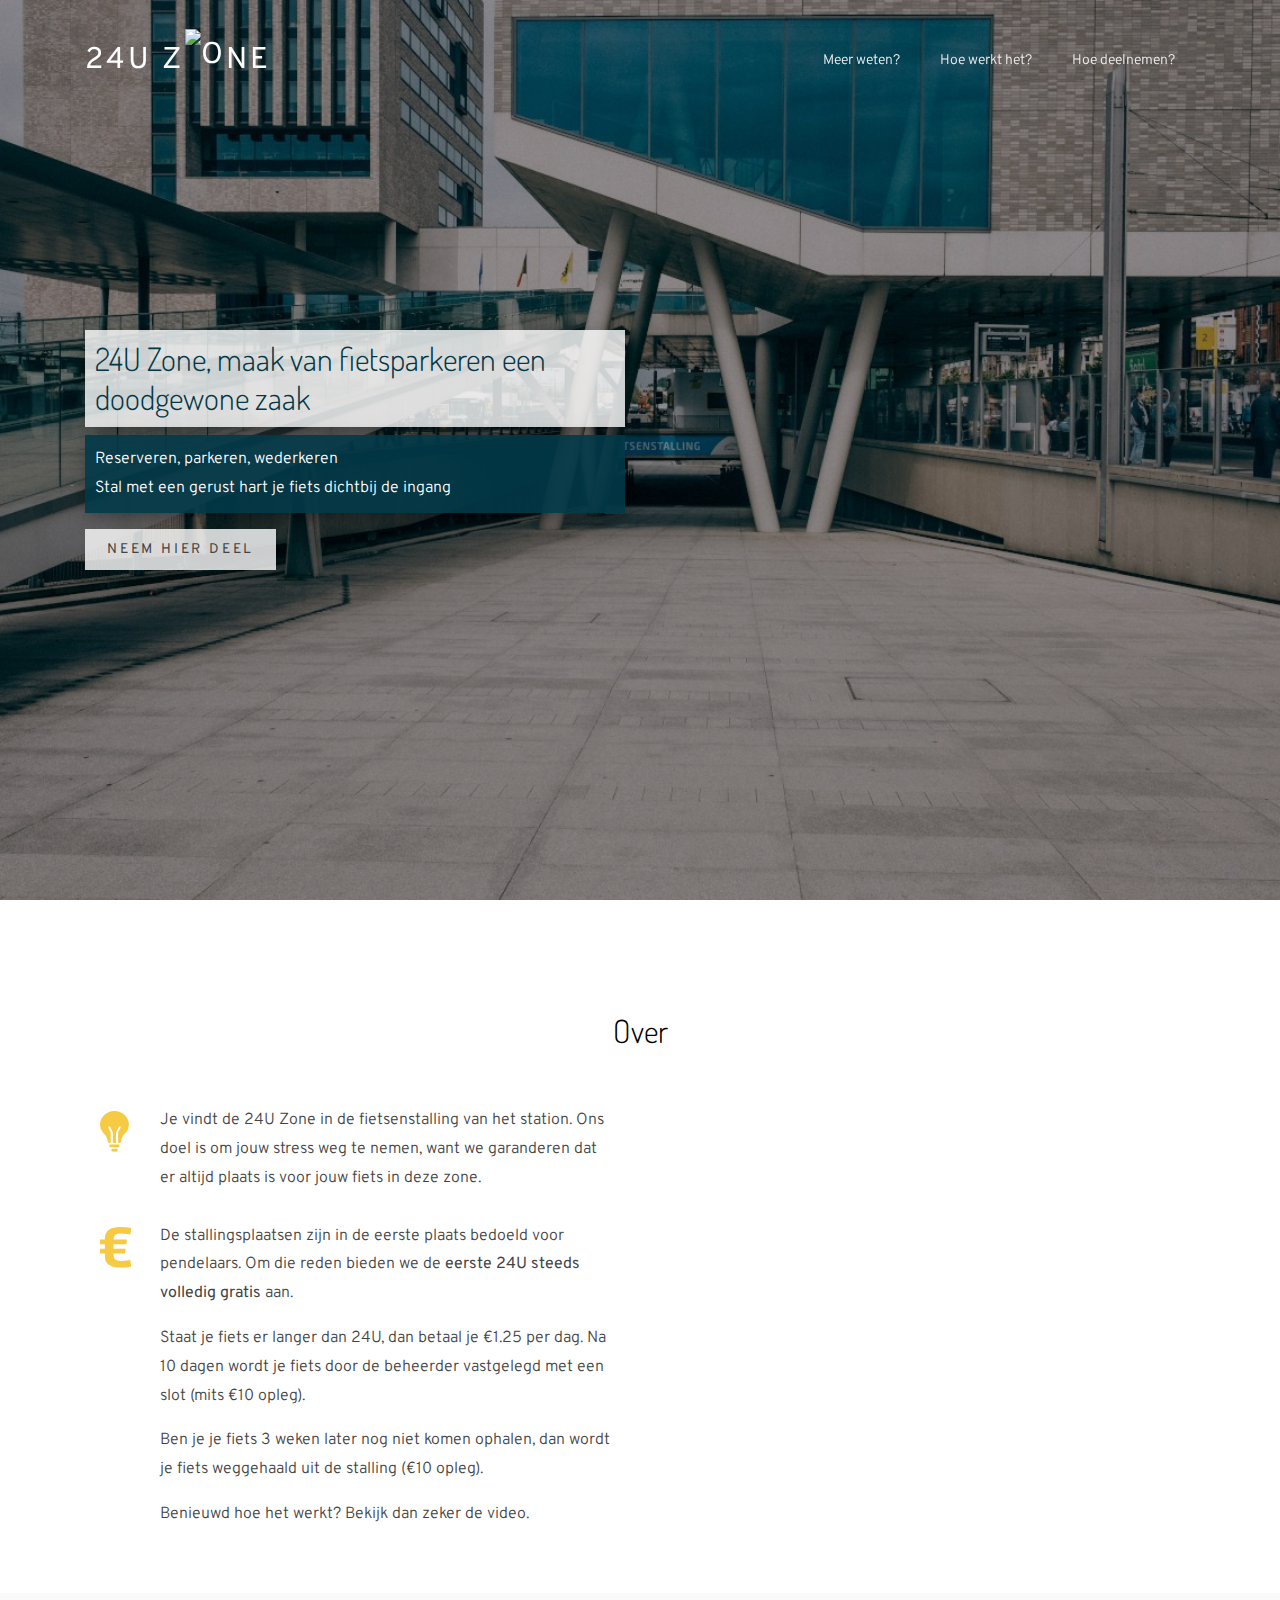
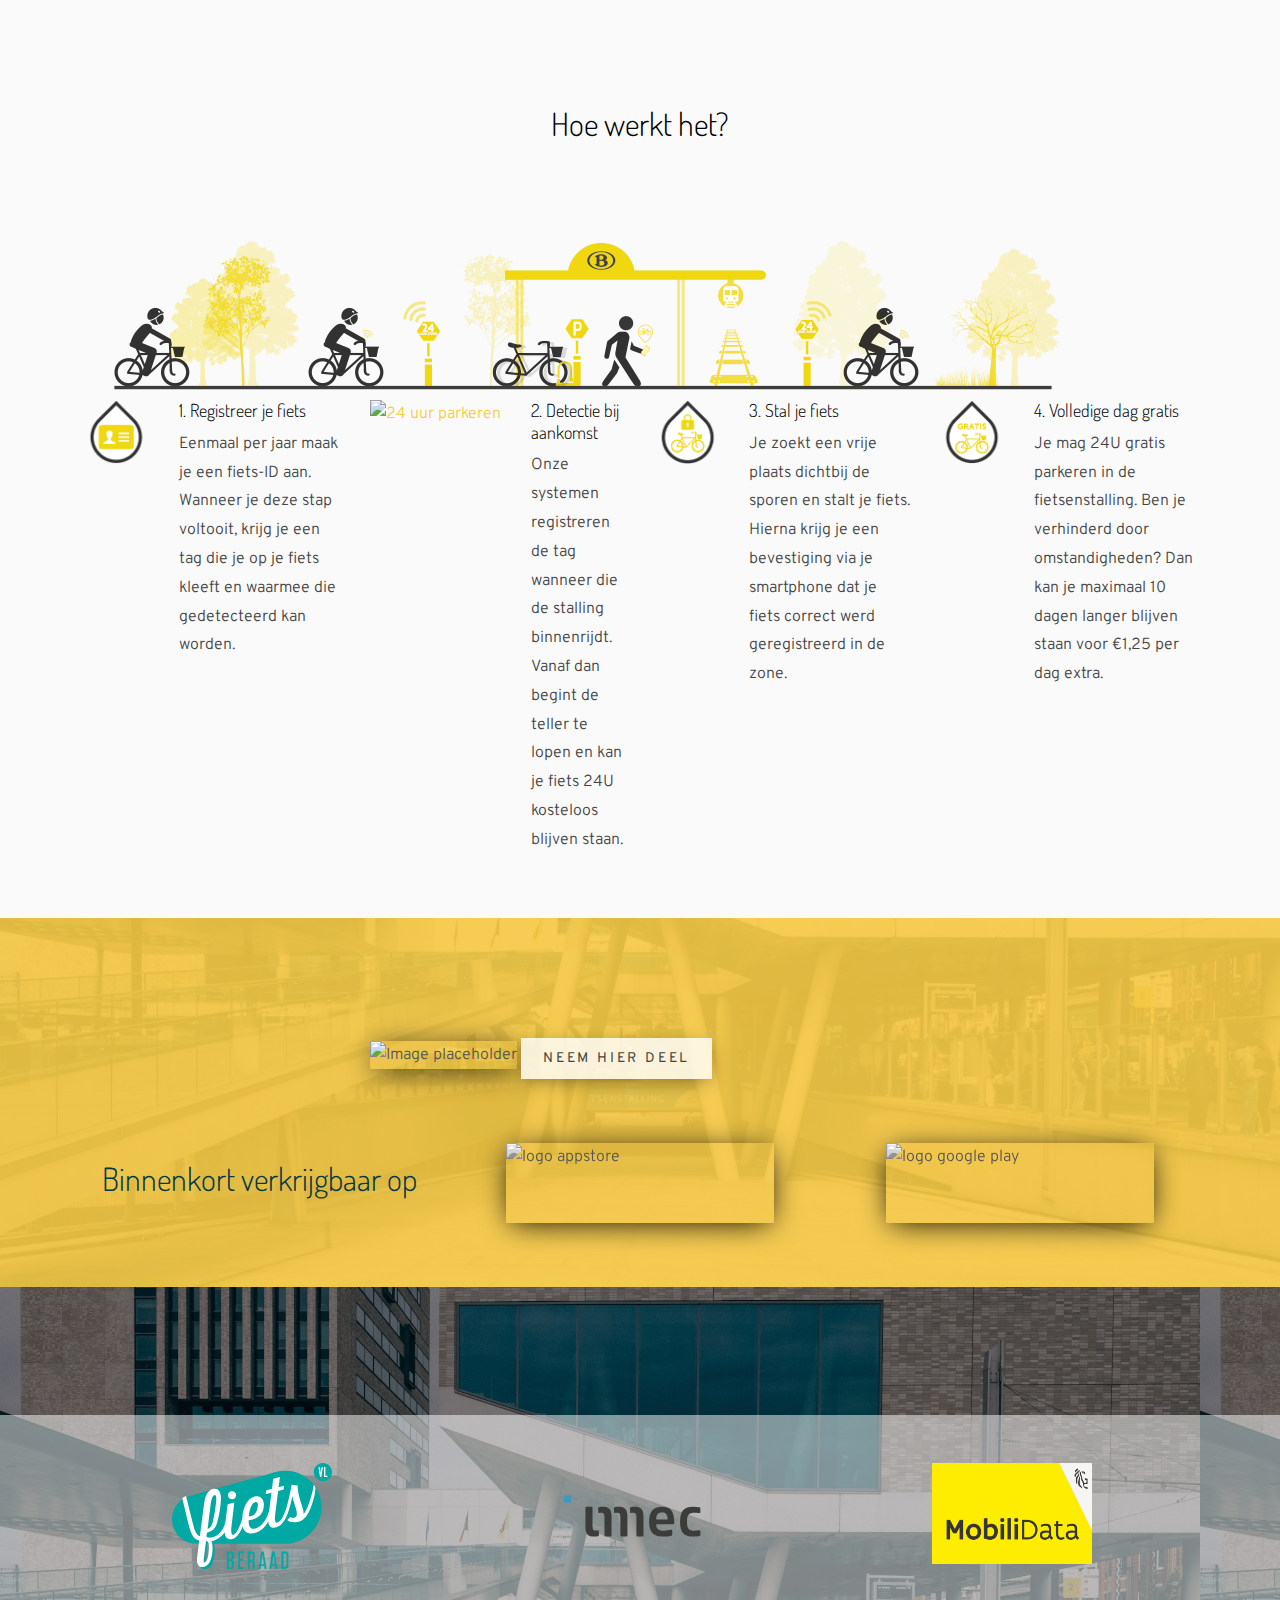
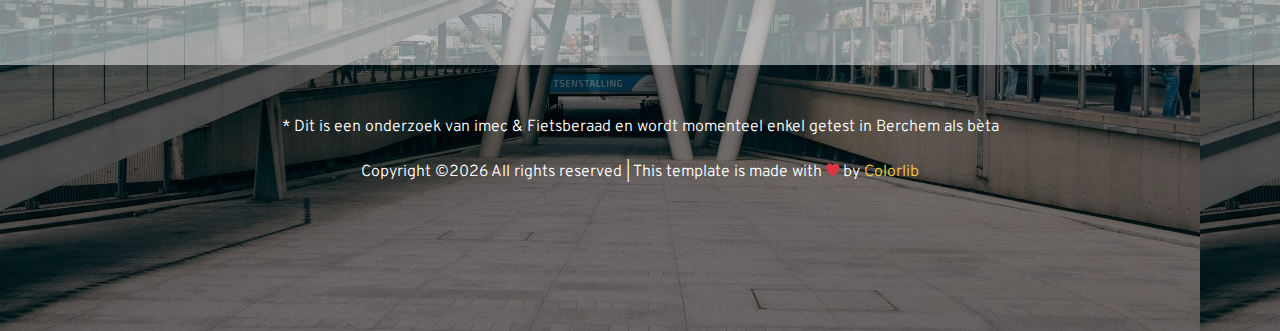
==== commit 91b27117: "Fix scrolldown highlighting in navbar" ====
--- a/index.html
+++ b/index.html
@@ -153,7 +153,7 @@
 						<!--li class="nav-item"><a id="intro-link" href="#intro" class="nav-link">Intro</a></li-->
 						<li class="nav-item"><a id="over-link" href="#over" class="nav-link">Meer weten?</a></li>
 						<li class="nav-item"><a id="hoe-link" href="#hoe" class="nav-link">Hoe werkt het?</a></li>
-						<li class="nav-item"><a id="inschrijven-link" href="#inschrijven" class="nav-link">Hoe inschrijven?</a></li>
+						<li class="nav-item"><a id="inschrijven-link" href="#inschrijven" class="nav-link">Hoe deelnemen?</a></li>
 						<!--li class="nav-item"><a id="wat-als-link" href="#wat-als" class="nav-link">Wat als?</a></li-->
 						<!--li class="nav-item"><a href="about.html" class="nav-link">About</a></li>
 						<li class="nav-item"><a href="contact.html" class="nav-link">Contact</a></li-->
@@ -424,32 +424,6 @@
 <!-- loader -->
 <div id="ftco-loader" class="show fullscreen"><svg class="circular" width="48px" height="48px"><circle class="path-bg" cx="24" cy="24" r="22" fill="none" stroke-width="4" stroke="#eeeeee"/><circle class="path" cx="24" cy="24" r="22" fill="none" stroke-width="4" stroke-miterlimit="10" stroke="#F96D00"/></svg></div>
 
-<!-- MailChimp form validation script -->
-<script type='text/javascript' src='//s3.amazonaws.com/downloads.mailchimp.com/js/mc-validate.js'></script><script type='text/javascript'>(function($) {window.fnames = new Array(); window.ftypes = new Array();fnames[0]='EMAIL';ftypes[0]='email';fnames[1]='FNAME';ftypes[1]='text';fnames[2]='LNAME';ftypes[2]='text';fnames[3]='ADDRESS';ftypes[3]='address';fnames[4]='PHONE';ftypes[4]='phone'; 
-   /*
-	* Translated default messages for the $ validation plugin.
-	* Locale: NL
-	*/
-   $.extend($.validator.messages, {
-		   required: "Dit is een verplicht veld.",
-		   remote: "Controleer dit veld.",
-		   email: "Vul hier een geldig e-mailadres in.",
-		   url: "Vul hier een geldige URL in.",
-		   date: "Vul hier een geldige datum in.",
-		   dateISO: "Vul hier een geldige datum in (ISO-formaat).",
-		   number: "Vul hier een geldig getal in.",
-		   digits: "Vul hier alleen getallen in.",
-		   creditcard: "Vul hier een geldig creditcardnummer in.",
-		   equalTo: "Vul hier dezelfde waarde in.",
-		   accept: "Vul hier een waarde in met een geldige extensie.",
-		   maxlength: $.validator.format("Vul hier maximaal {0} tekens in."),
-		   minlength: $.validator.format("Vul hier minimaal {0} tekens in."),
-		   rangelength: $.validator.format("Vul hier een waarde in van minimaal {0} en maximaal {1} tekens."),
-		   range: $.validator.format("Vul hier een waarde in van minimaal {0} en maximaal {1}."),
-		   max: $.validator.format("Vul hier een waarde in kleiner dan of gelijk aan {0}."),
-		   min: $.validator.format("Vul hier een waarde in groter dan of gelijk aan {0}.")
-   });}(jQuery));var $mcj = jQuery.noConflict(true);</script>
-
 <script src="js/jquery.min.js"></script>
 <script src="js/jquery-migrate-3.0.1.min.js"></script>
 <script src="js/popper.min.js"></script>
@@ -465,8 +439,6 @@
 
 <script src="js/aos.js"></script>
 <script src="js/jquery.animateNumber.min.js"></script>
-<script src="https://maps.googleapis.com/maps/api/js?key=AIzaSyBVWaKrjvy3MaE7SQ74_uJiULgl1JY0H2s&sensor=false"></script>
-<script src="js/google-map.js"></script>
 <script src="js/main.js"></script>
 
 </body>
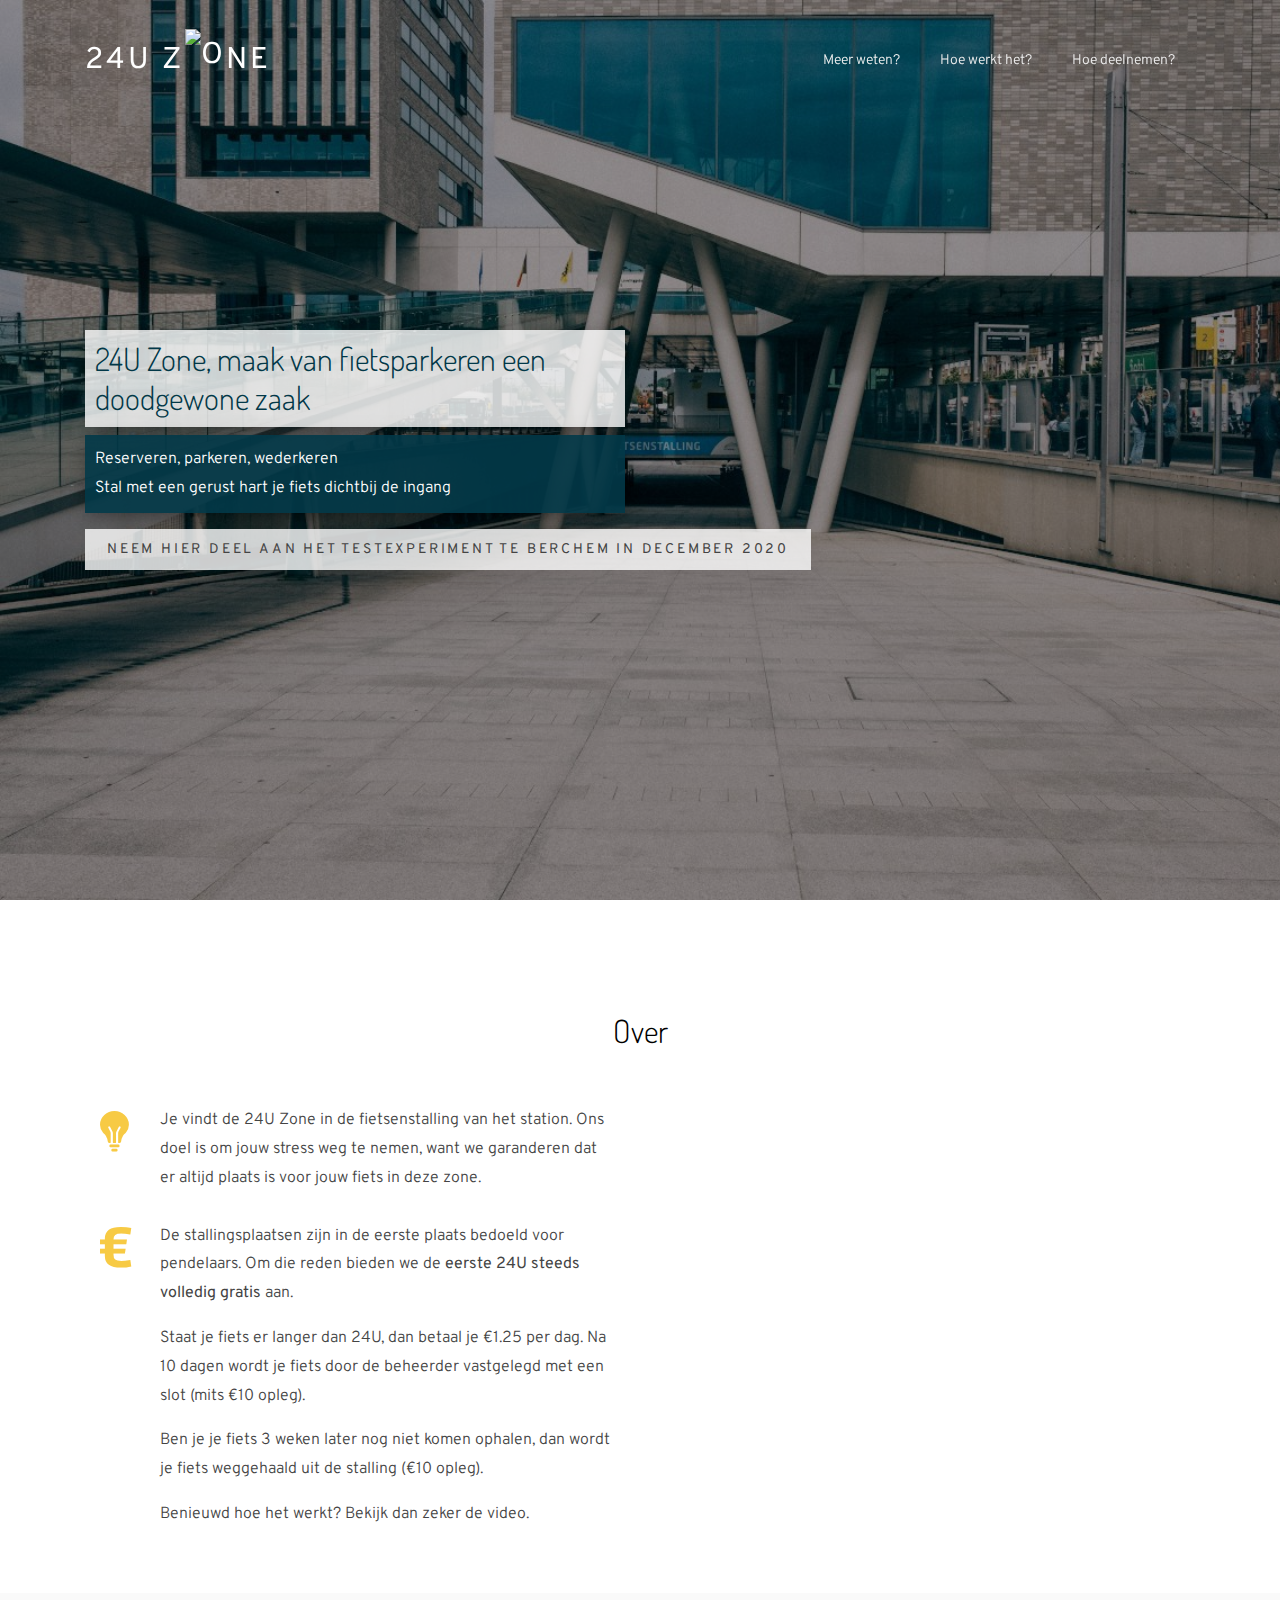
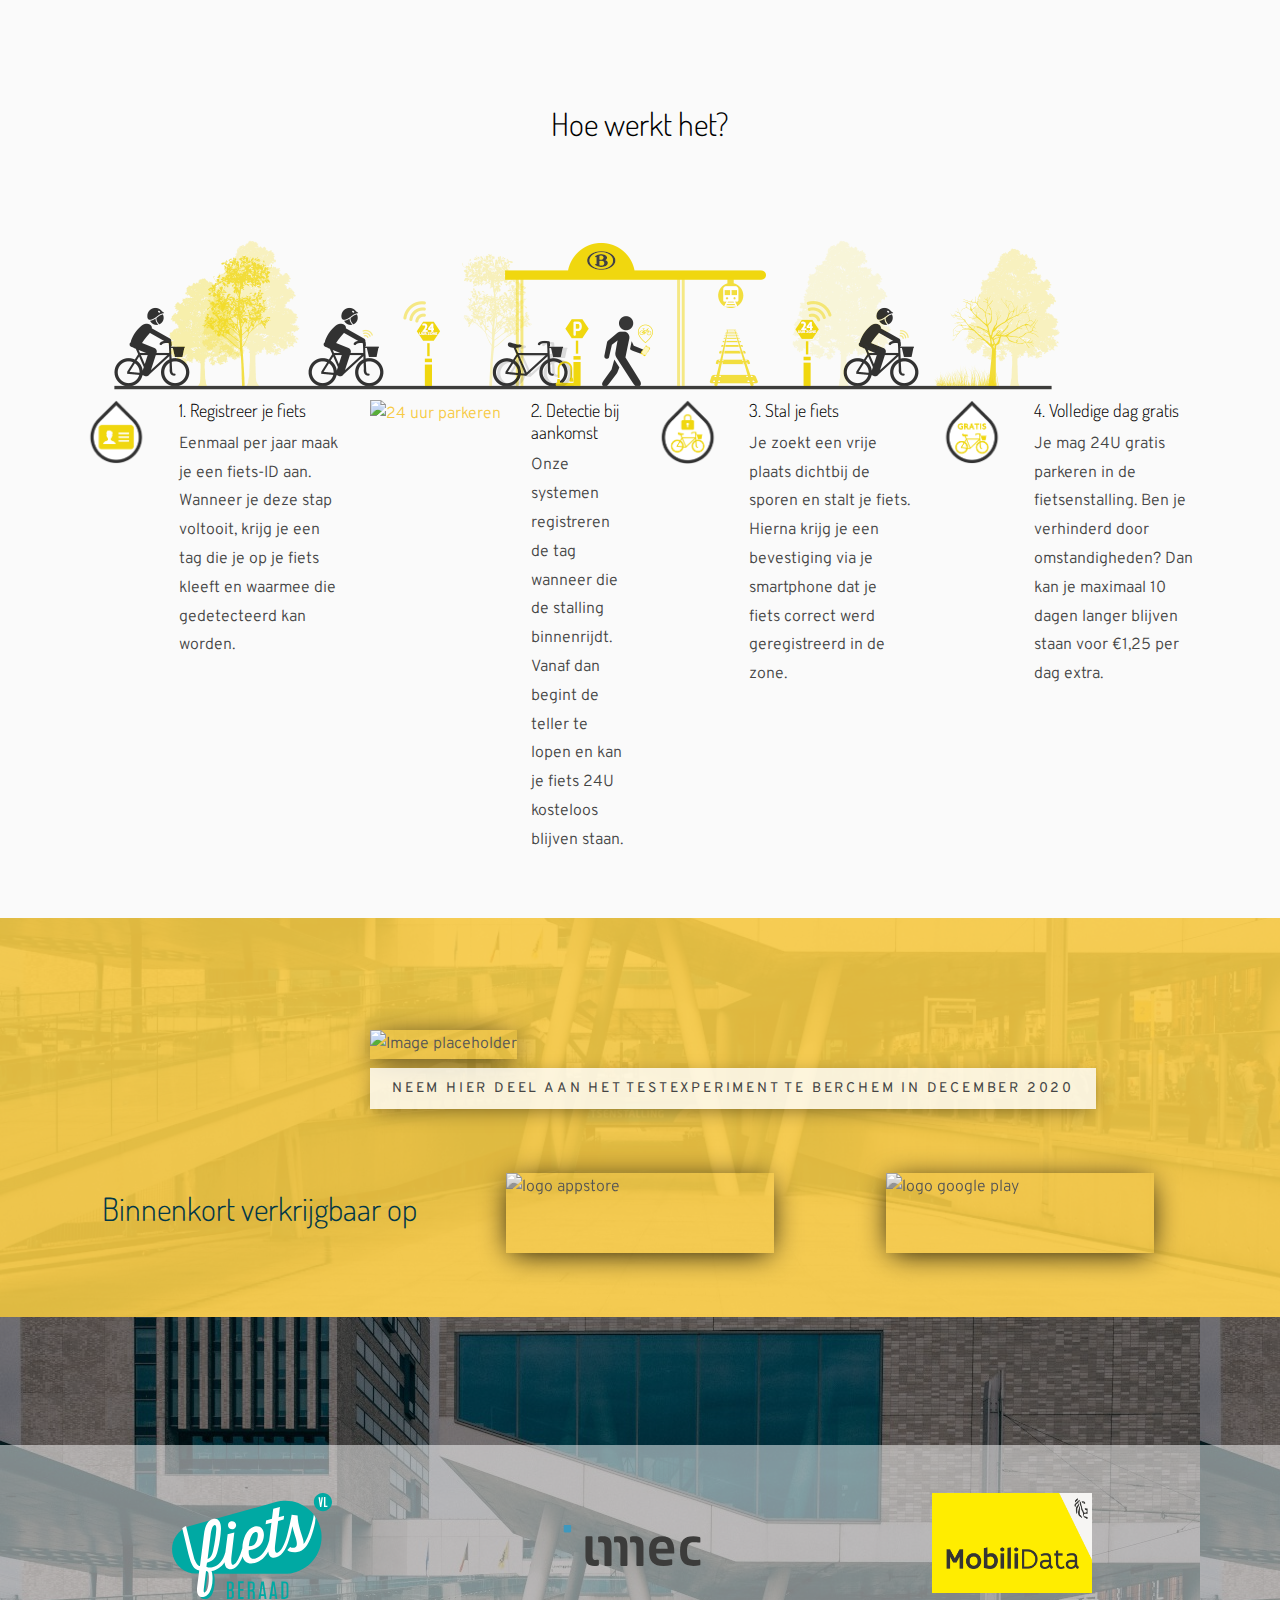
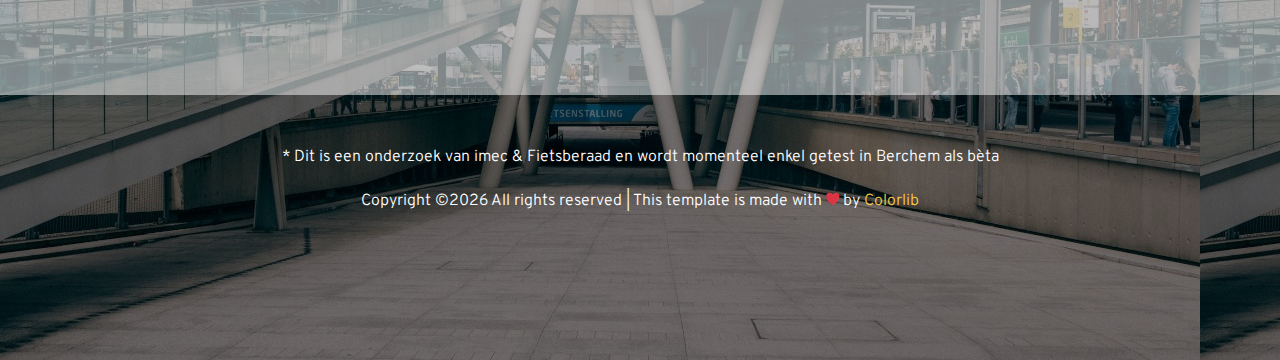
==== commit acc97e98: "Knop copy" ====
--- a/index.html
+++ b/index.html
@@ -171,7 +171,7 @@
 							<div class="col-md-6 info-blocks">
 								<h2 class="info-block-header">24U Zone, maak van fietsparkeren een doodgewone zaak</h2>
 								<p  class="info-block">Reserveren, parkeren, wederkeren <br/>Stal met een gerust hart je fiets dichtbij de ingang</p>
-								<a style= "padding-left: 20px; padding-right: 20px; background-color: rgba(255, 255, 255, 0.8);" href="https://ibbt.az1.qualtrics.com/jfe/preview/SV_eLJ92HJ26AqN6w5?Q_CHL=preview&Q_SurveyVersionID=current" class="btn py-2" rel="noopener noreferrer nofollow">Neem hier deel</a>
+								<a style= "padding-left: 20px; padding-right: 20px; background-color: rgba(255, 255, 255, 0.8);" href="https://ibbt.az1.qualtrics.com/jfe/preview/SV_eLJ92HJ26AqN6w5?Q_CHL=preview&Q_SurveyVersionID=current" class="btn py-2" rel="noopener noreferrer nofollow">Neem hier deel aan het testexperiment te Berchem in december 2020</a>
 							</div>
 						</div>
 					</div>
@@ -216,7 +216,7 @@
 					</div>
 					<div class="col-sm">
 						<div class="embed-container">
-							<iframe src="https://www.youtube.com/embed/xj5Tb0rdRog" frameborder="0" allow="accelerometer; autoplay; encrypted-media; gyroscope; picture-in-picture" allowfullscreen></iframe>
+							<iframe src="https://www.youtube.com/embed/R7Rm8lT05pg" frameborder="0" allow="accelerometer; autoplay; encrypted-media; gyroscope; picture-in-picture" allowfullscreen></iframe>
 						</div>
 					</div>
 				</div>
@@ -311,7 +311,7 @@
 
 			<div class="col-md-6 mb-5 mb-md-0">
 				<img src="images/sticker.png" alt="Image placeholder" class="img-fluid">
-				<a style= "margin-top: 8px; padding-left: 20px; padding-right: 20px; background-color: rgba(255, 255, 255, 0.8);" href="https://ibbt.az1.qualtrics.com/jfe/preview/SV_eLJ92HJ26AqN6w5?Q_CHL=preview&Q_SurveyVersionID=current" class="btn py-2" rel="noopener noreferrer nofollow">Neem hier deel</a>
+				<a style= "margin-top: 8px; padding-left: 20px; padding-right: 20px; background-color: rgba(255, 255, 255, 0.8);" href="https://ibbt.az1.qualtrics.com/jfe/preview/SV_eLJ92HJ26AqN6w5?Q_CHL=preview&Q_SurveyVersionID=current" class="btn py-2" rel="noopener noreferrer nofollow">Neem hier deel aan het testexperiment te Berchem in december 2020</a>
 
 			</div>
 
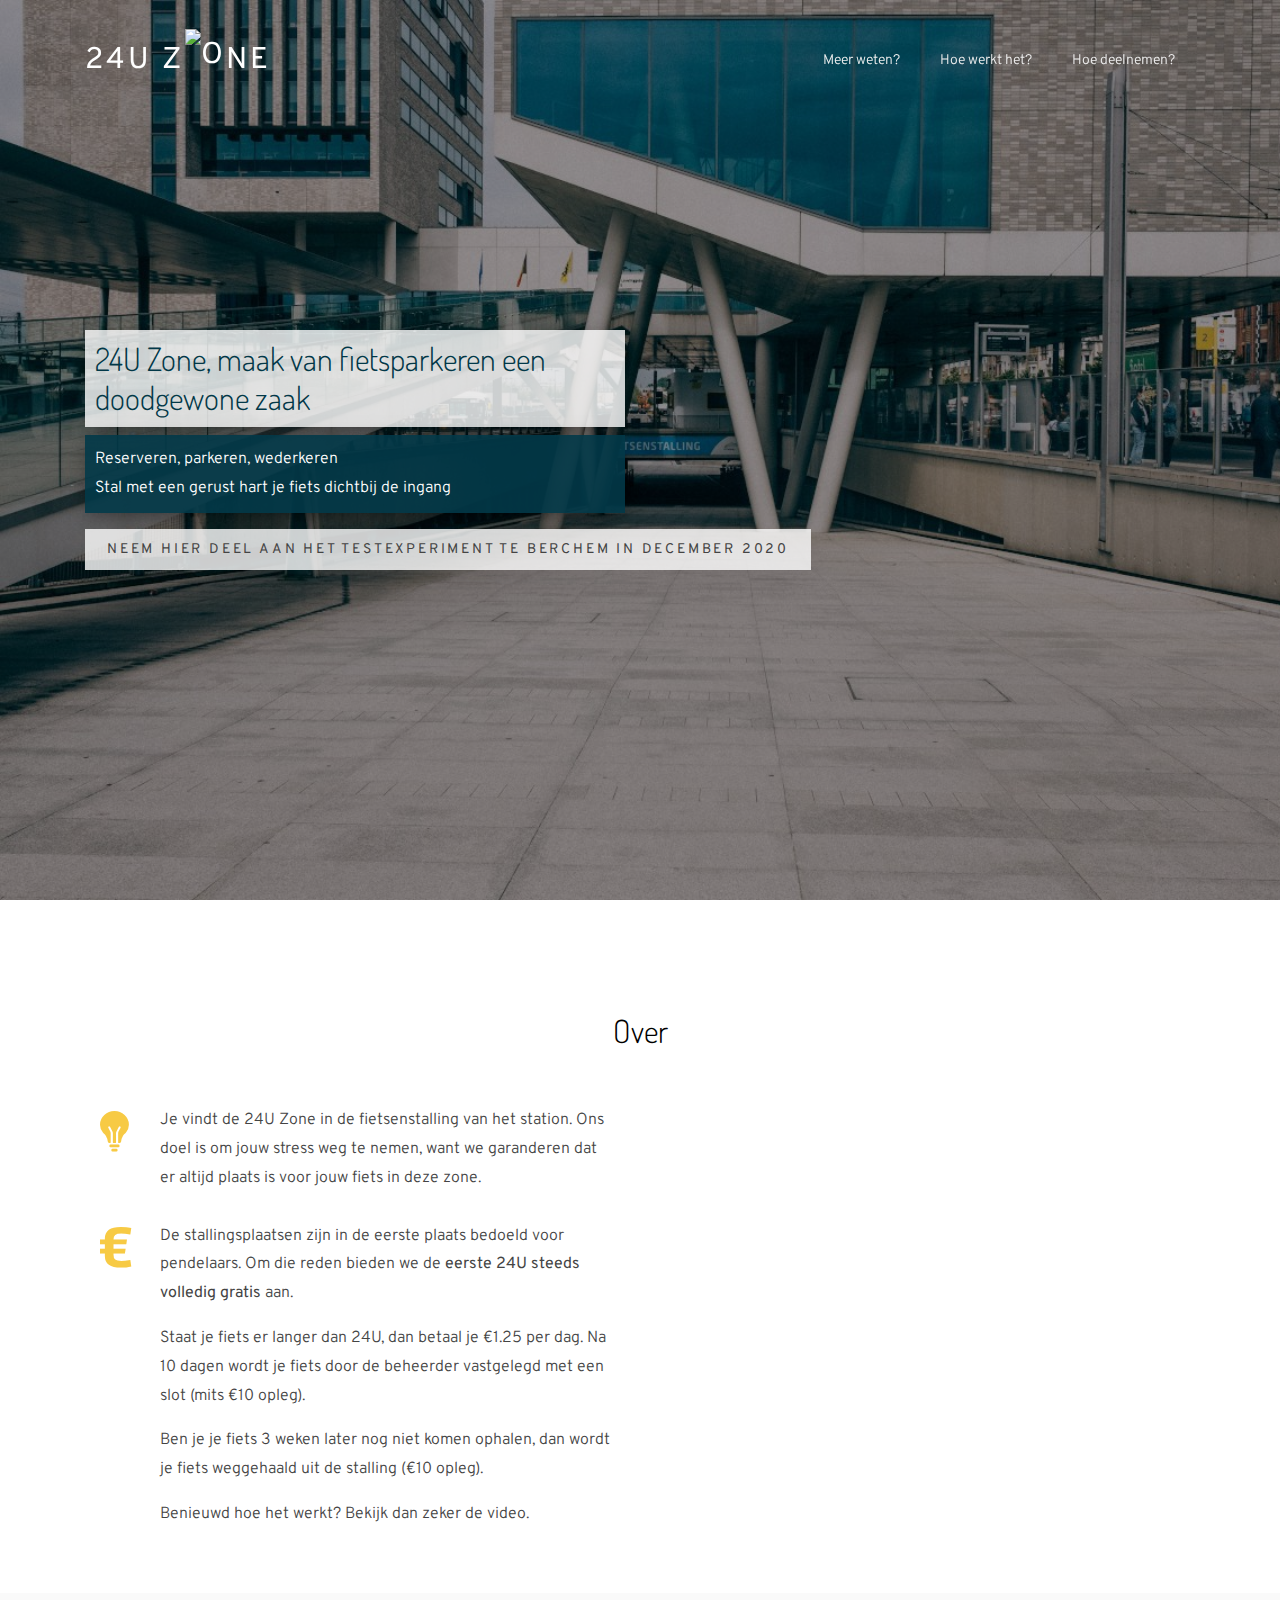
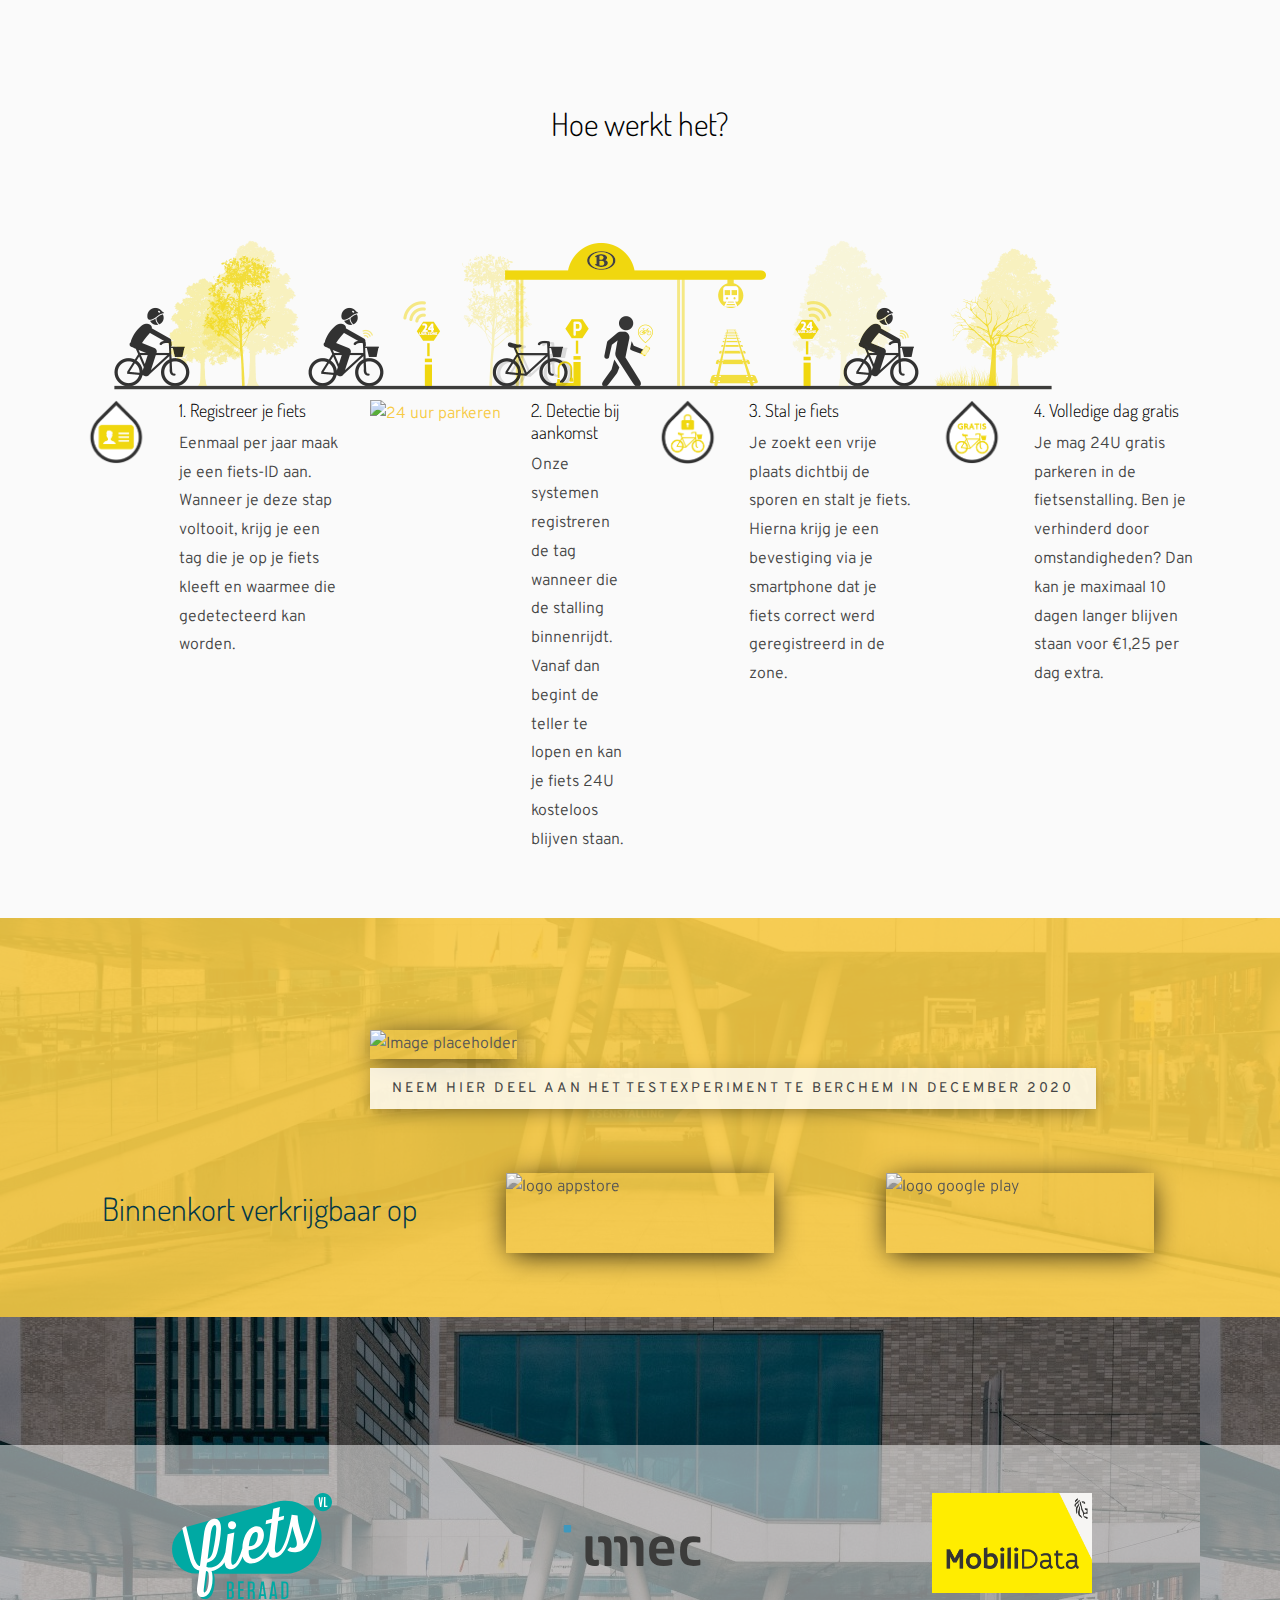
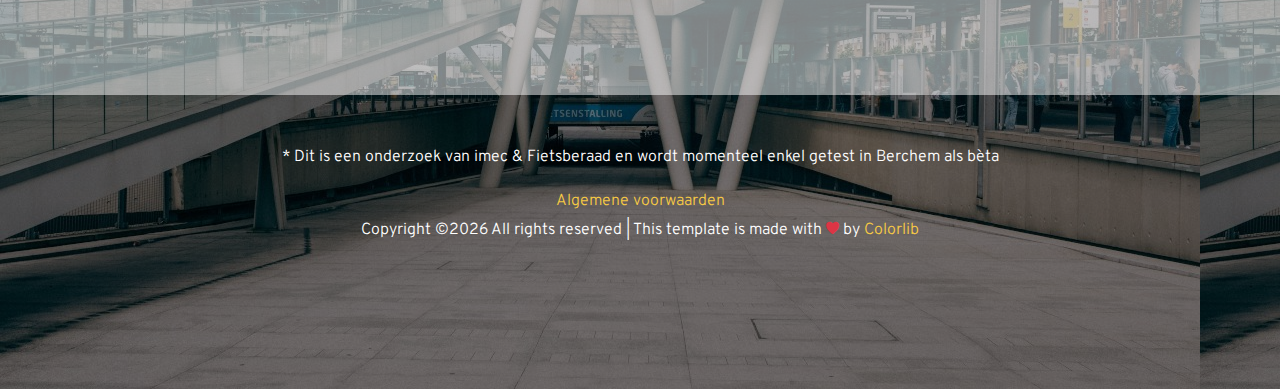
==== commit 76542920: "Link naar algemene voorwaarden" ====
--- a/index.html
+++ b/index.html
@@ -410,7 +410,9 @@
 			<p>
 				* Dit is een onderzoek van imec & Fietsberaad en wordt momenteel enkel getest in Berchem als bèta
 			</p>
-
+			
+			<a href="./voorwaarden.html">Algemene voorwaarden</a>
+			
             <p>
 				<!-- Link back to Colorlib can't be removed. Template is licensed under CC BY 3.0. -->
 				Copyright &copy;<script>document.write(new Date().getFullYear());</script> All rights reserved | This template is made with <i class="ion-ios-heart text-danger" aria-hidden="true"></i> by <a href="https://colorlib.com" target="_blank" >Colorlib</a>
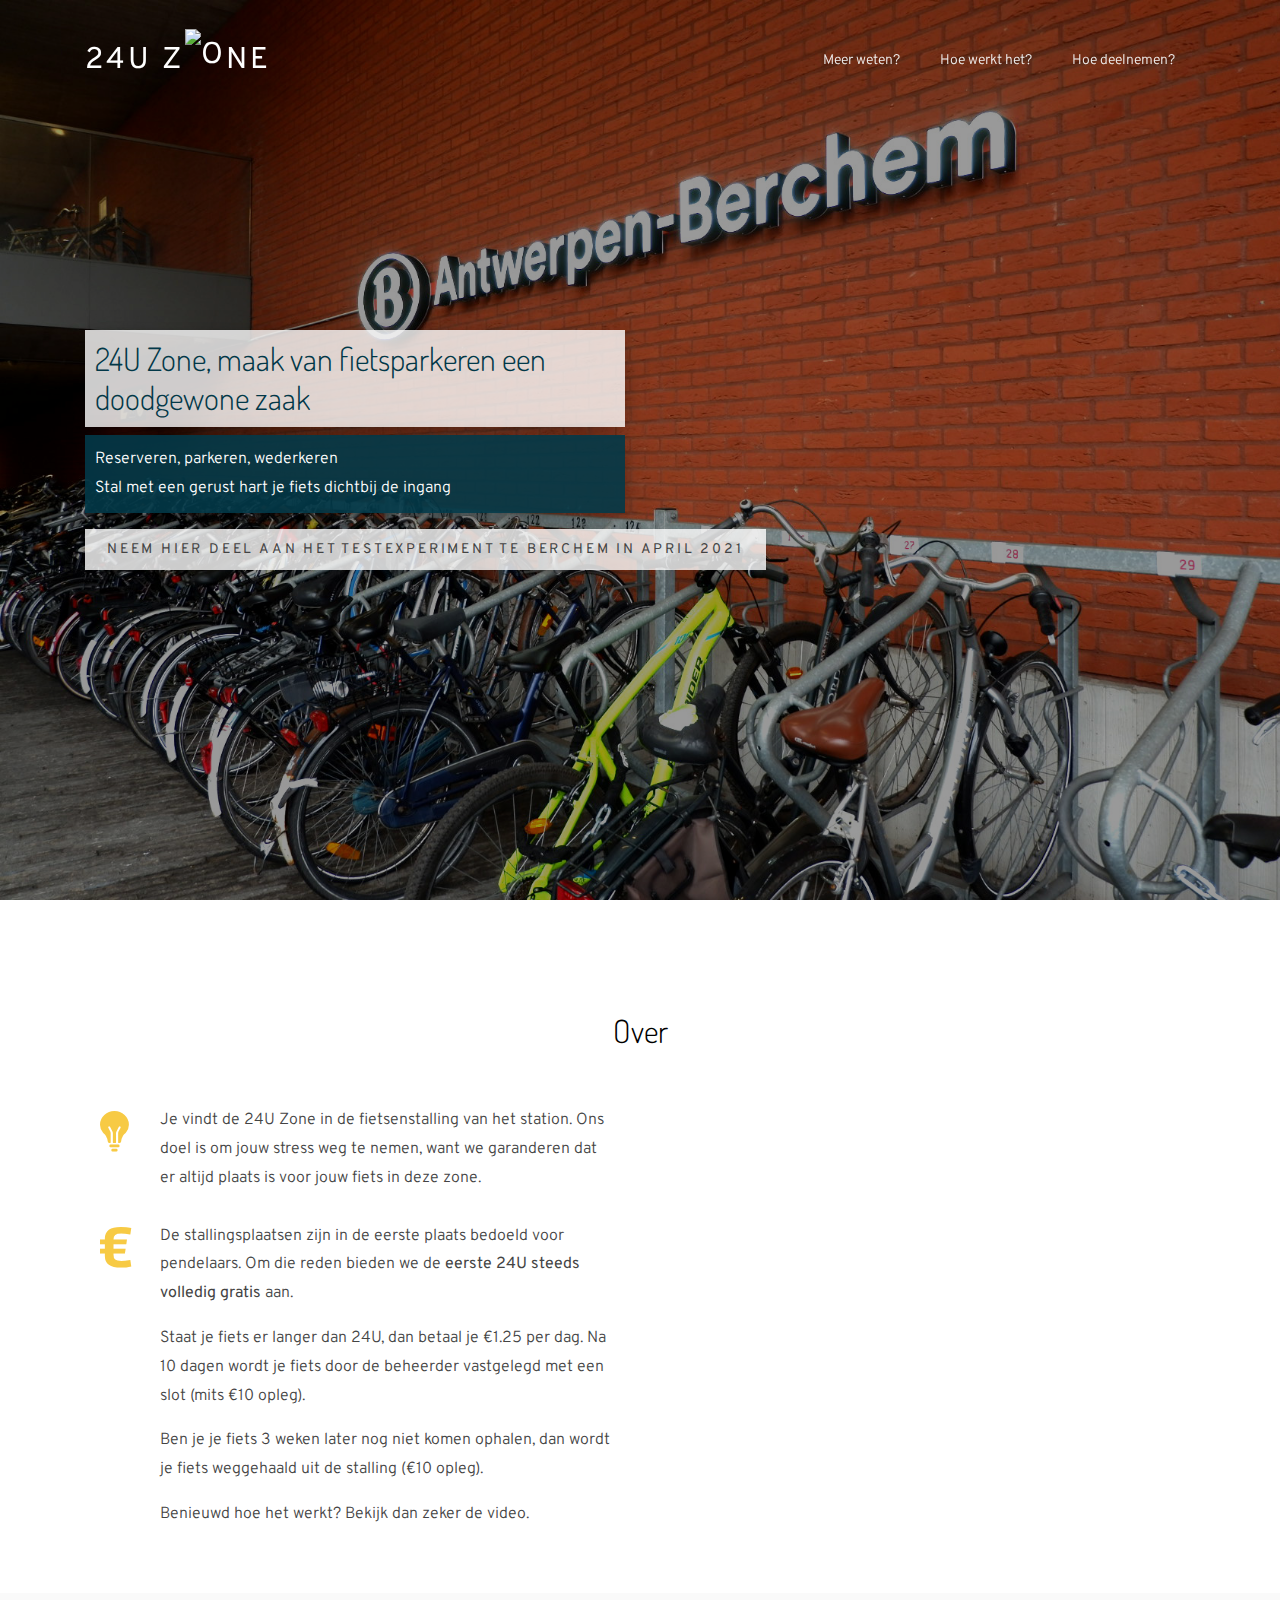
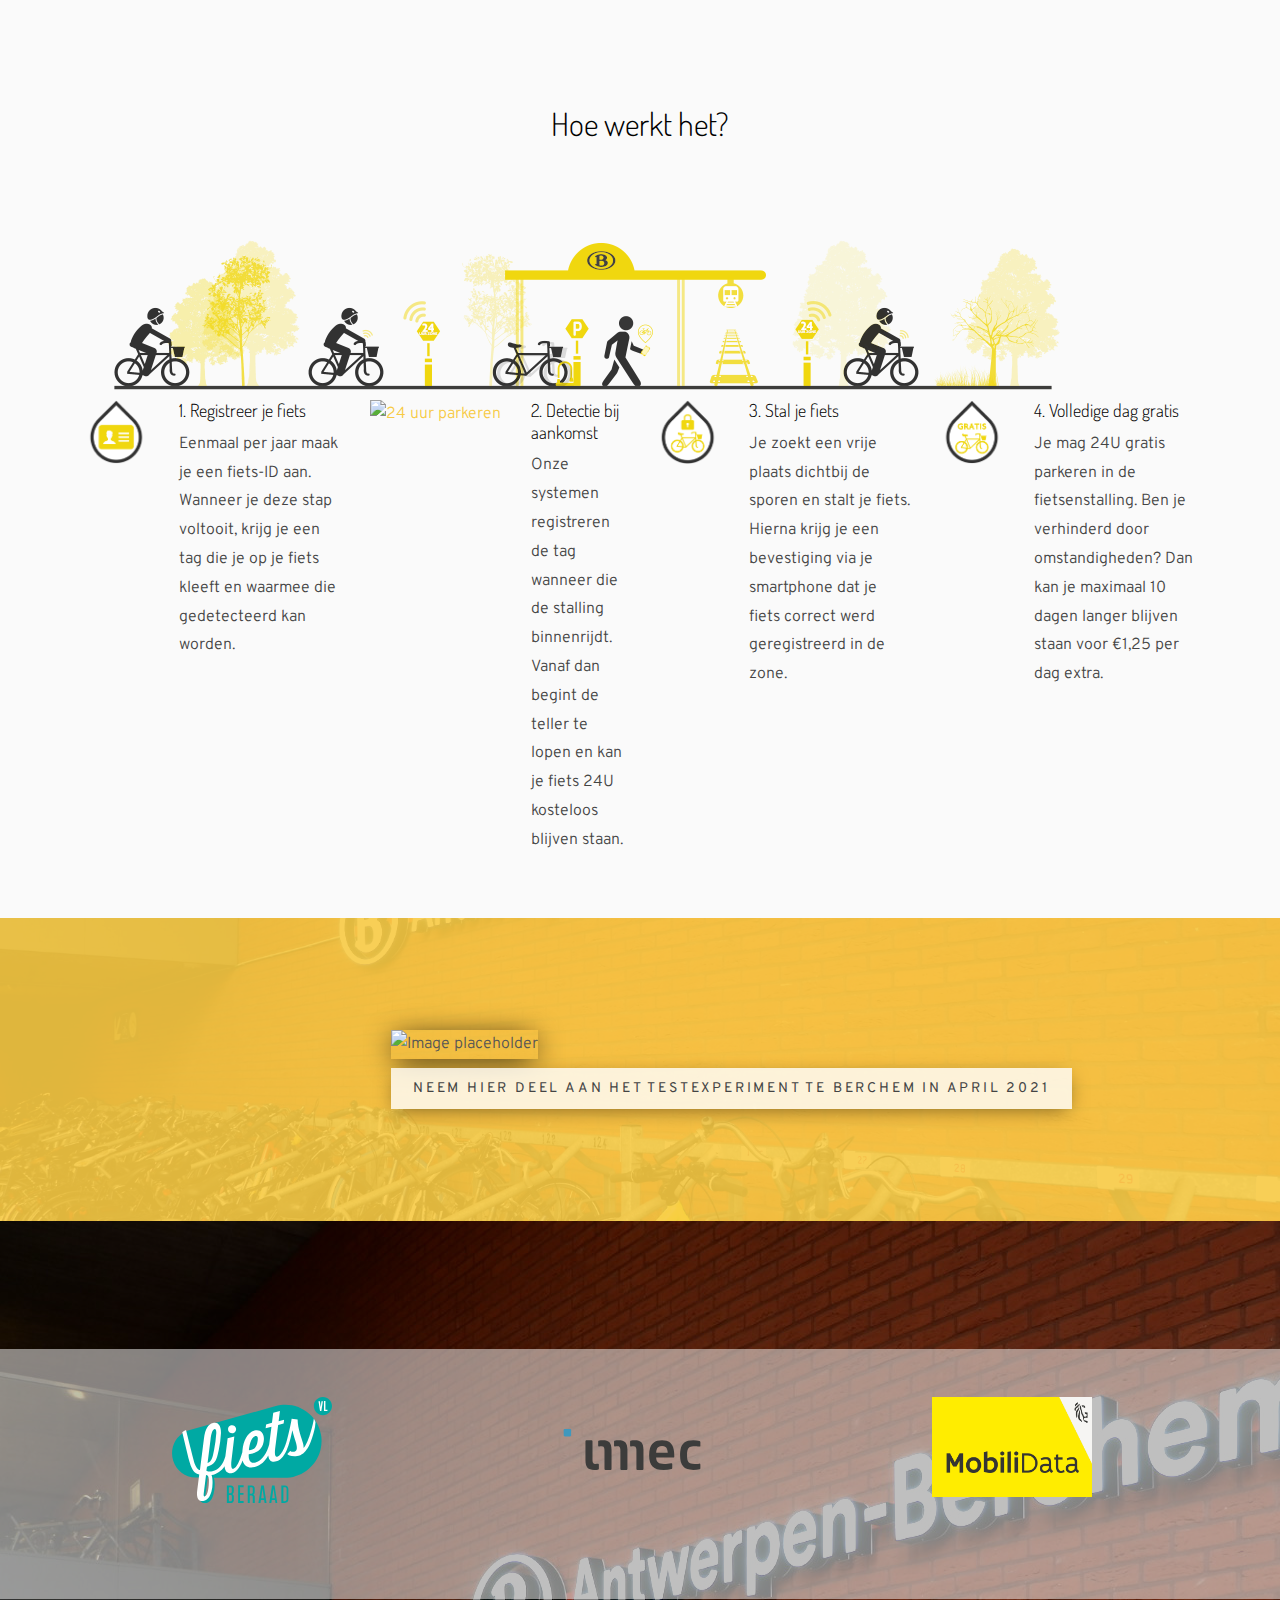
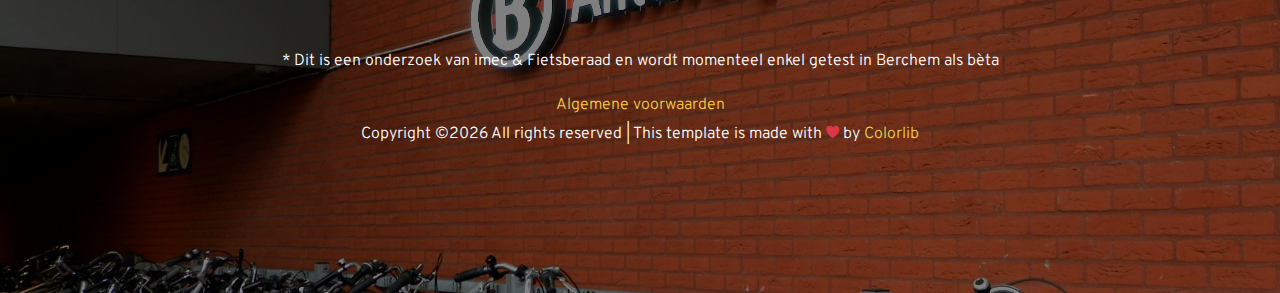
==== commit e3888e70: "Change test date, hide app buttons" ====
--- a/index.html
+++ b/index.html
@@ -171,7 +171,7 @@
 							<div class="col-md-6 info-blocks">
 								<h2 class="info-block-header">24U Zone, maak van fietsparkeren een doodgewone zaak</h2>
 								<p  class="info-block">Reserveren, parkeren, wederkeren <br/>Stal met een gerust hart je fiets dichtbij de ingang</p>
-								<a style= "padding-left: 20px; padding-right: 20px; background-color: rgba(255, 255, 255, 0.8);" href="https://ibbt.az1.qualtrics.com/jfe/preview/SV_eLJ92HJ26AqN6w5?Q_CHL=preview&Q_SurveyVersionID=current" class="btn py-2" rel="noopener noreferrer nofollow">Neem hier deel aan het testexperiment te Berchem in december 2020</a>
+								<a style= "padding-left: 20px; padding-right: 20px; background-color: rgba(255, 255, 255, 0.8);" href="https://ibbt.az1.qualtrics.com/jfe/preview/SV_eLJ92HJ26AqN6w5?Q_CHL=preview&Q_SurveyVersionID=current" class="btn py-2" rel="noopener noreferrer nofollow">Neem hier deel aan het testexperiment te Berchem in april 2021</a>
 							</div>
 						</div>
 					</div>
@@ -304,20 +304,20 @@
 </div>
 
 <!-- REGISTEREN -->
-<div id="inschrijven" class="featured-section overlay-color-2" style="background-image: url('images/bg_1.jpg'); padding-top: 7em;">
+<div id="inschrijven" class="featured-section overlay-color-2" style="background-image: url('images/bg_1.jpg'); padding: 7em;">
 
     <div class="container">
 		<div class="row justify-content-center">
 
 			<div class="col-md-6 mb-5 mb-md-0">
 				<img src="images/sticker.png" alt="Image placeholder" class="img-fluid">
-				<a style= "margin-top: 8px; padding-left: 20px; padding-right: 20px; background-color: rgba(255, 255, 255, 0.8);" href="https://ibbt.az1.qualtrics.com/jfe/preview/SV_eLJ92HJ26AqN6w5?Q_CHL=preview&Q_SurveyVersionID=current" class="btn py-2" rel="noopener noreferrer nofollow">Neem hier deel aan het testexperiment te Berchem in december 2020</a>
-
-			</div>
-
-		</div>
-
-		<div class="row align-items-center" style="margin-top: 4em;">
+				<a style= "margin-top: 8px; padding-left: 20px; padding-right: 20px; background-color: rgba(255, 255, 255, 0.8);" href="https://ibbt.az1.qualtrics.com/jfe/preview/SV_eLJ92HJ26AqN6w5?Q_CHL=preview&Q_SurveyVersionID=current" class="btn py-2" rel="noopener noreferrer nofollow">Neem hier deel aan het testexperiment te Berchem in april 2021</a>
+
+			</div>
+
+		</div>
+
+		<!--div class="row align-items-center" style="margin-top: 4em;">
 			<div class="col-md-4 mobileMargin">
 				<h2 class="heading" style="text-align: center; color: rgb(2, 56, 72);">Binnenkort verkrijgbaar op</h2>
 			</div>
@@ -331,7 +331,7 @@
 					<img src="images/google_play_en.png" alt="logo google play" style="filter: grayscale(100%); width: 16.8em; height: 5em; display: block; margin-left: auto; margin-right: auto;">
 				</a>
 			</div>
-		</div>
+		</div-->
 	</div>
 
 </div>
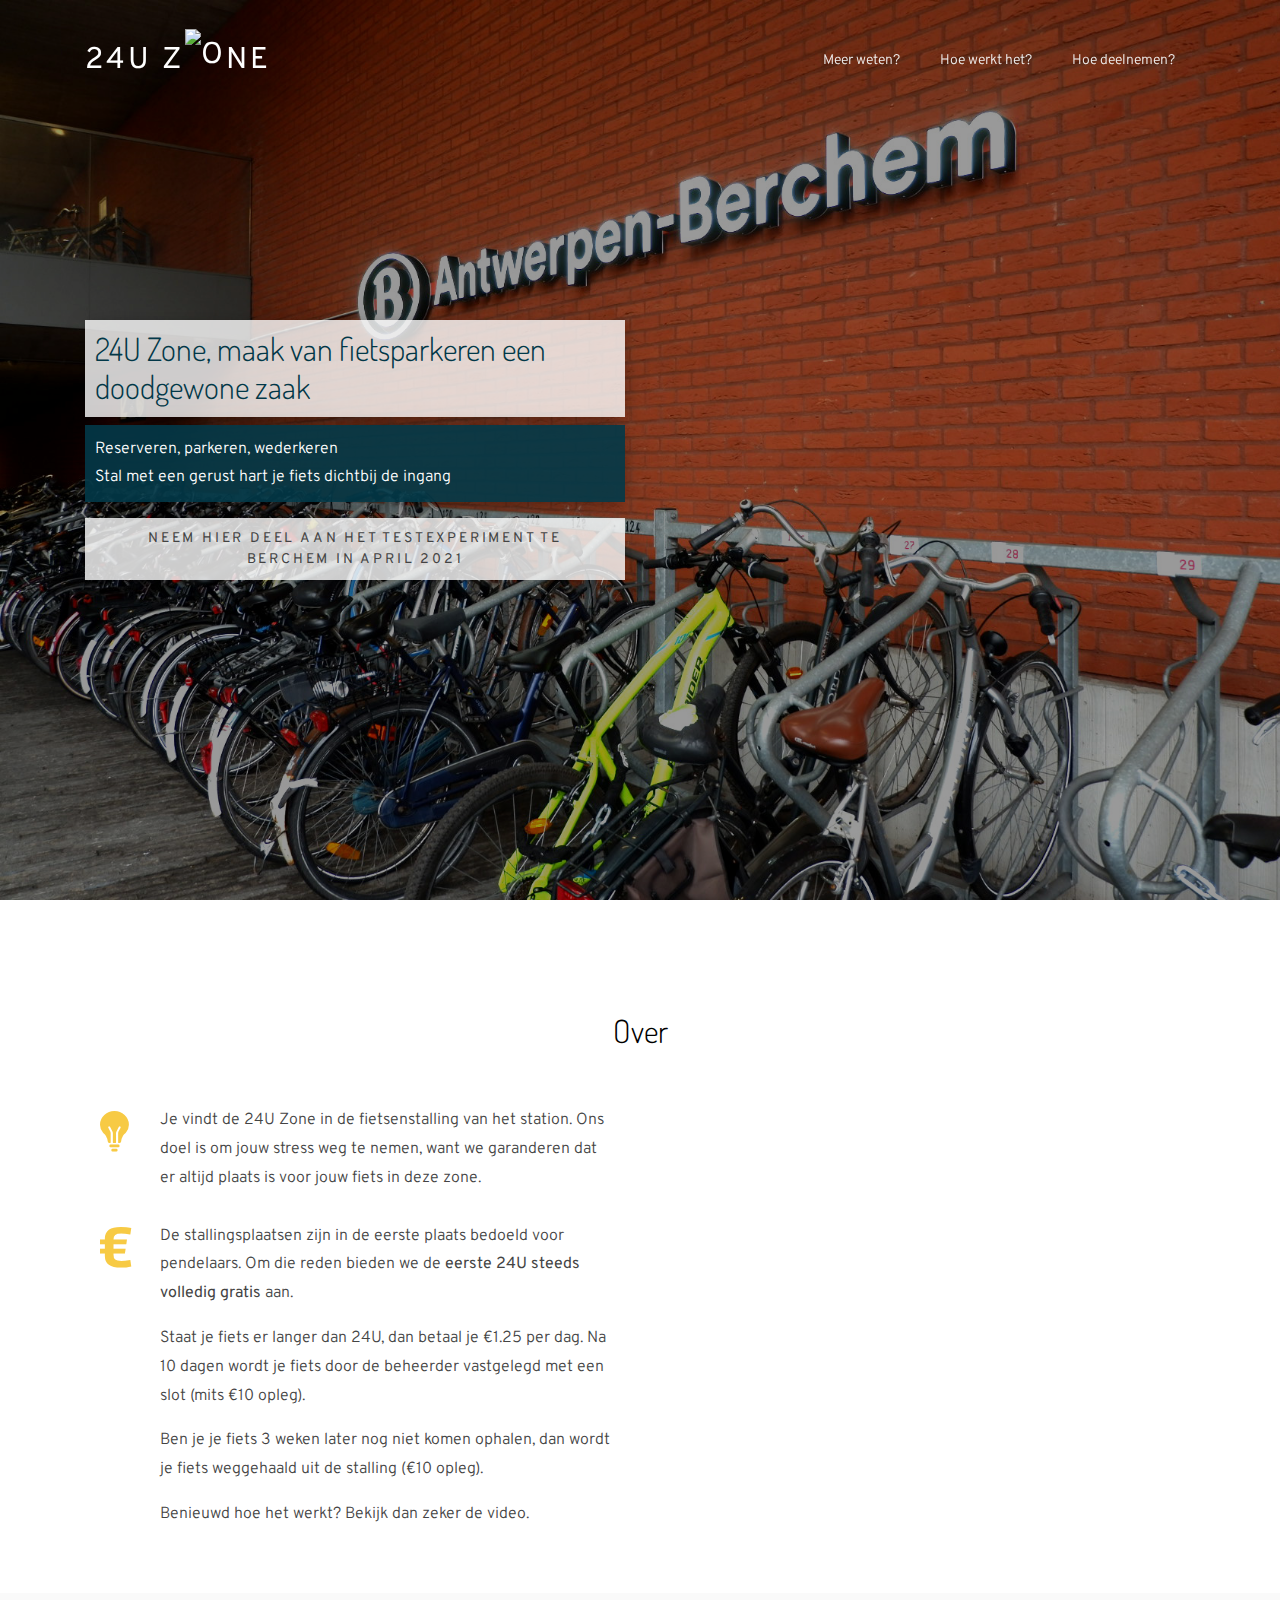
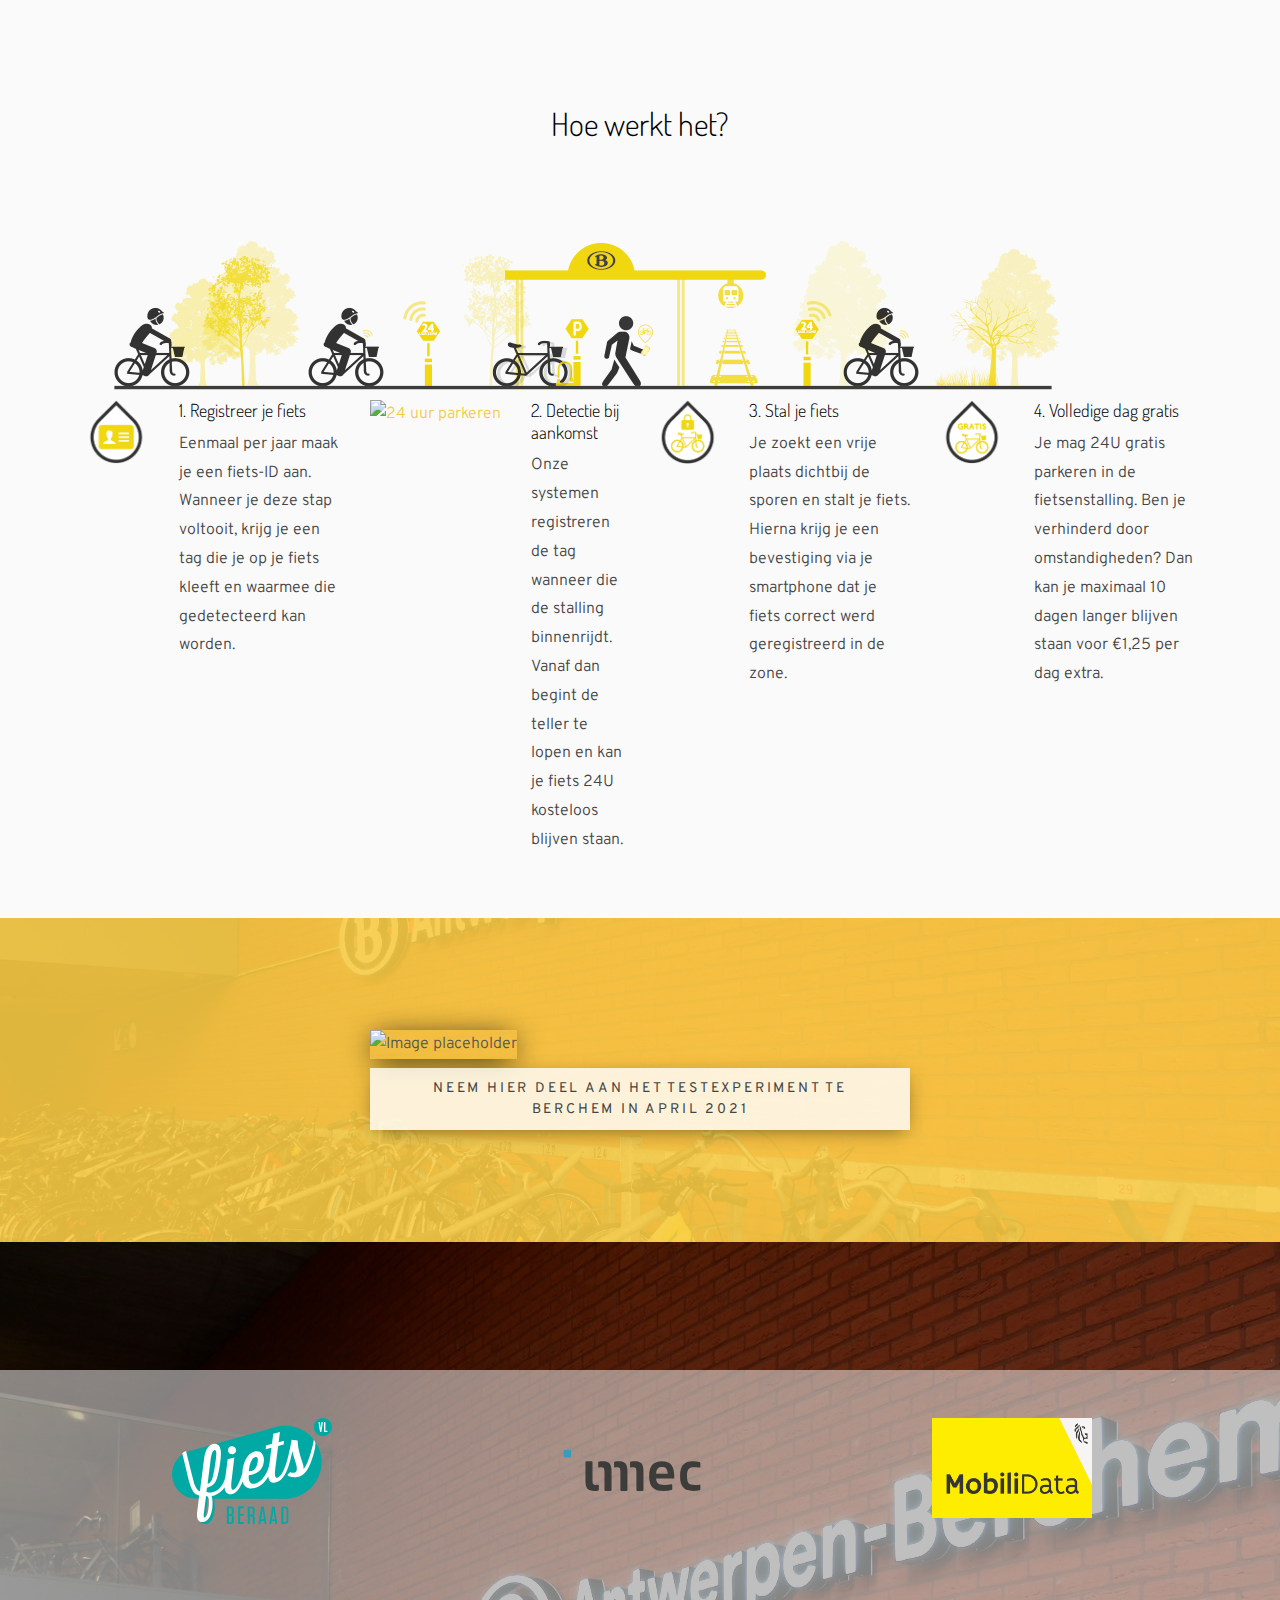
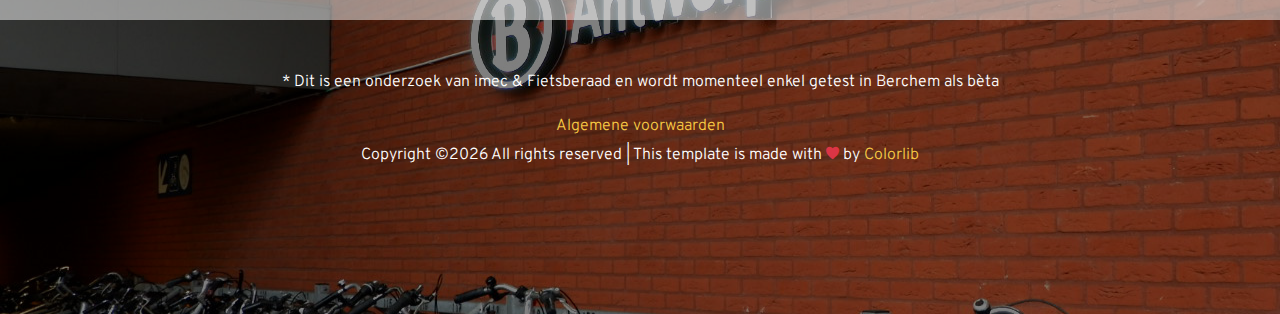
==== commit 0c493f93: "Button text overflow mobile fix" ====
--- a/index.html
+++ b/index.html
@@ -171,7 +171,7 @@
 							<div class="col-md-6 info-blocks">
 								<h2 class="info-block-header">24U Zone, maak van fietsparkeren een doodgewone zaak</h2>
 								<p  class="info-block">Reserveren, parkeren, wederkeren <br/>Stal met een gerust hart je fiets dichtbij de ingang</p>
-								<a style= "padding-left: 20px; padding-right: 20px; background-color: rgba(255, 255, 255, 0.8);" href="https://ibbt.az1.qualtrics.com/jfe/preview/SV_eLJ92HJ26AqN6w5?Q_CHL=preview&Q_SurveyVersionID=current" class="btn py-2" rel="noopener noreferrer nofollow">Neem hier deel aan het testexperiment te Berchem in april 2021</a>
+								<a style= "padding-left: 20px; padding-right: 20px; background-color: rgba(255, 255, 255, 0.8); white-space: normal;" href="https://ibbt.az1.qualtrics.com/jfe/preview/SV_eLJ92HJ26AqN6w5?Q_CHL=preview&Q_SurveyVersionID=current" class="btn py-2" rel="noopener noreferrer nofollow">Neem hier deel aan het testexperiment te Berchem in april 2021</a>
 							</div>
 						</div>
 					</div>
@@ -304,14 +304,14 @@
 </div>
 
 <!-- REGISTEREN -->
-<div id="inschrijven" class="featured-section overlay-color-2" style="background-image: url('images/bg_1.jpg'); padding: 7em;">
+<div id="inschrijven" class="featured-section overlay-color-2" style="background-image: url('images/bg_1.jpg'); padding-top: 7em; padding-bottom: 7em">
 
     <div class="container">
 		<div class="row justify-content-center">
 
-			<div class="col-md-6 mb-5 mb-md-0">
+			<div class="col-md-6">
 				<img src="images/sticker.png" alt="Image placeholder" class="img-fluid">
-				<a style= "margin-top: 8px; padding-left: 20px; padding-right: 20px; background-color: rgba(255, 255, 255, 0.8);" href="https://ibbt.az1.qualtrics.com/jfe/preview/SV_eLJ92HJ26AqN6w5?Q_CHL=preview&Q_SurveyVersionID=current" class="btn py-2" rel="noopener noreferrer nofollow">Neem hier deel aan het testexperiment te Berchem in april 2021</a>
+				<a style= "margin-top: 8px; padding-left: 20px; padding-right: 20px; background-color: rgba(255, 255, 255, 0.8); white-space: normal;" href="https://ibbt.az1.qualtrics.com/jfe/preview/SV_eLJ92HJ26AqN6w5?Q_CHL=preview&Q_SurveyVersionID=current" class="btn py-2" rel="noopener noreferrer nofollow">Neem hier deel aan het testexperiment te Berchem in april 2021</a>
 
 			</div>
 
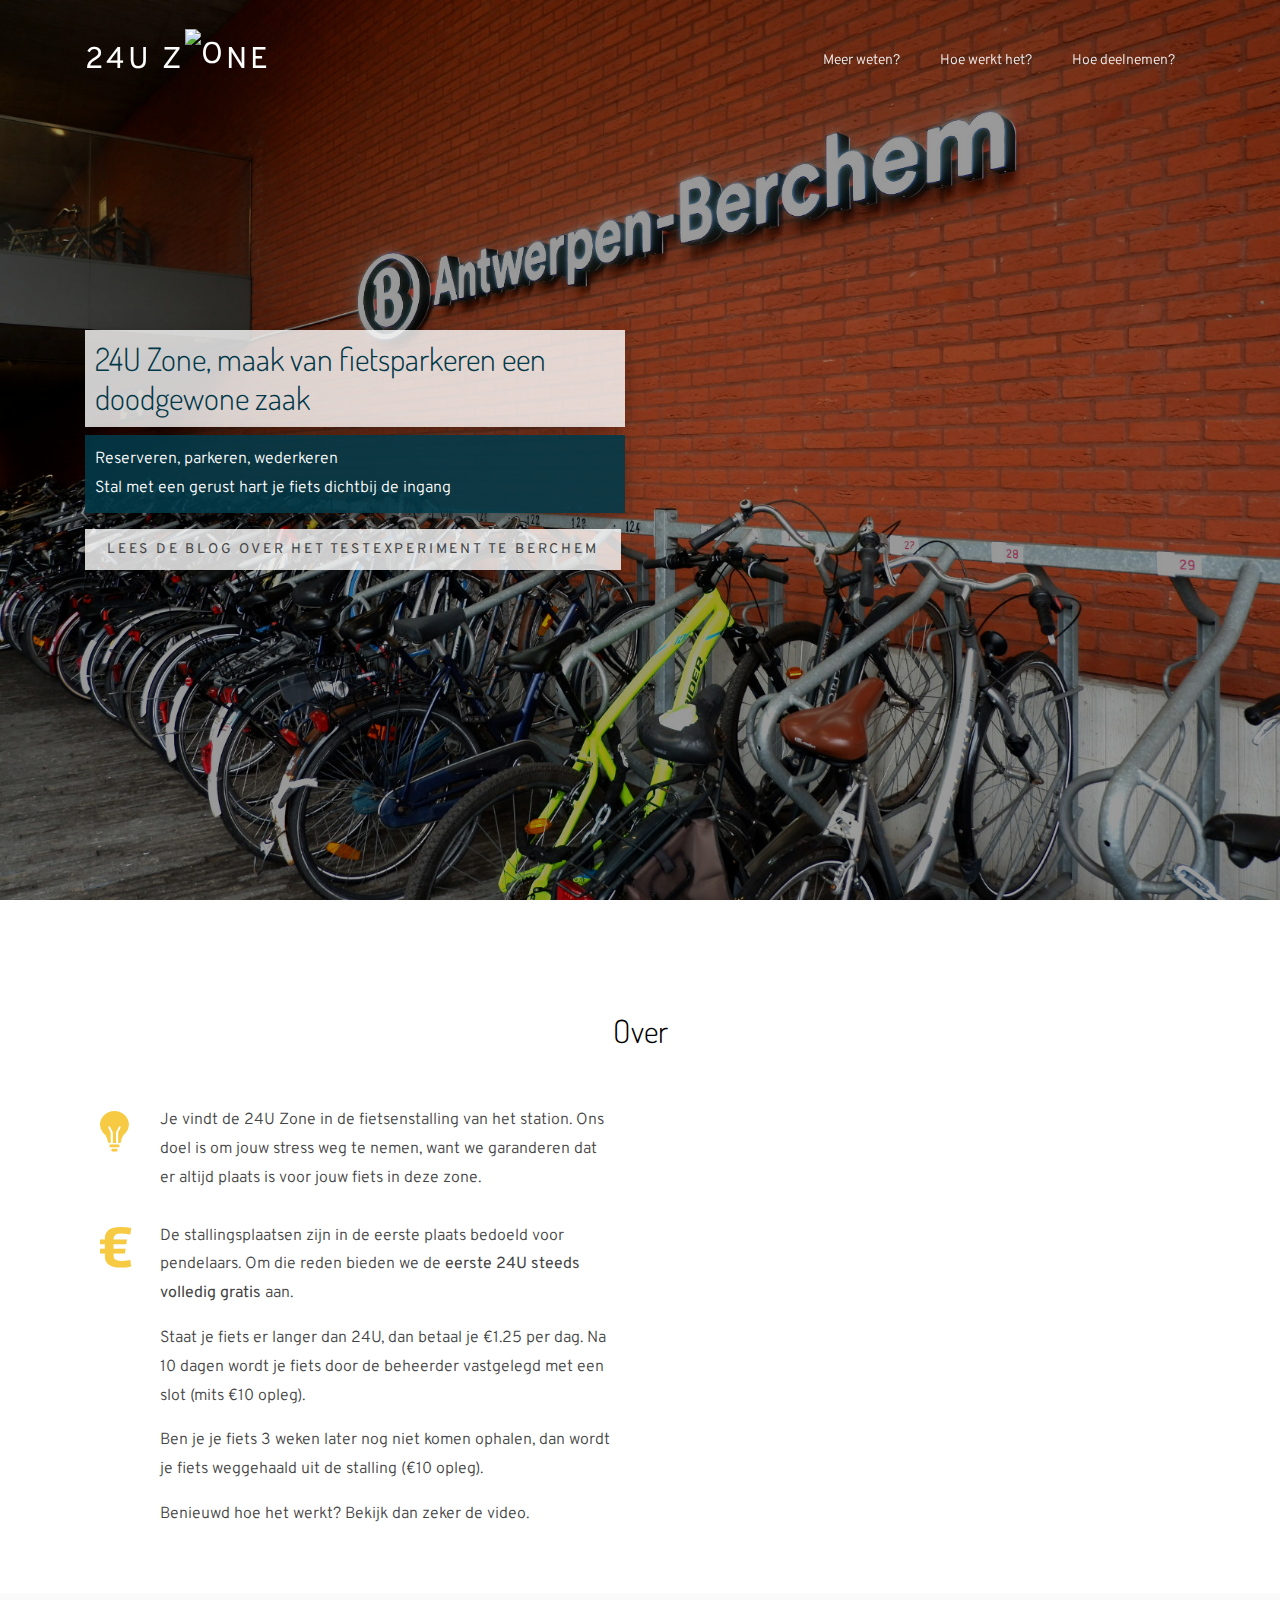
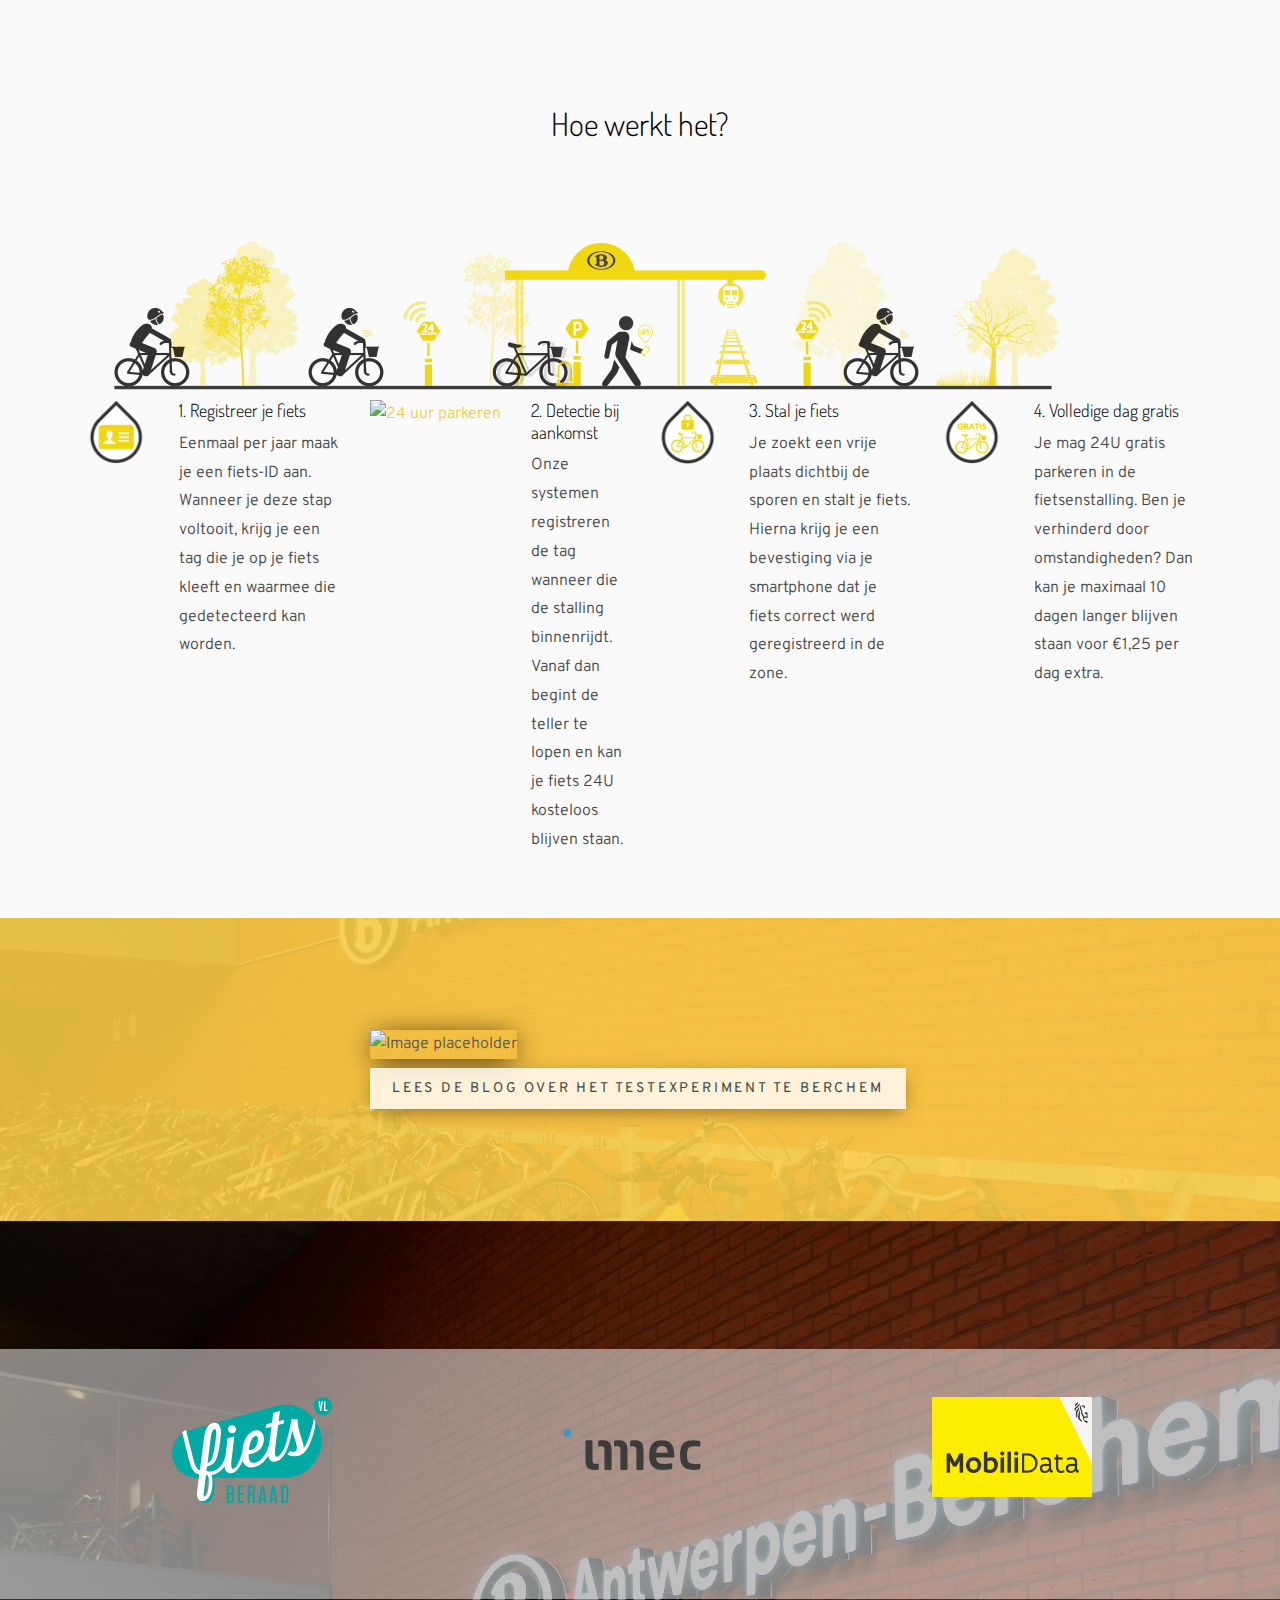
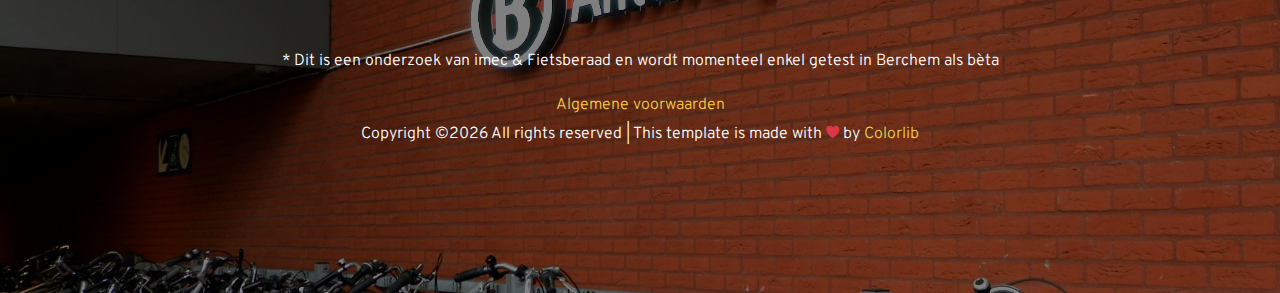
==== commit f3596497: "Link to blog post" ====
--- a/index.html
+++ b/index.html
@@ -171,7 +171,7 @@
 							<div class="col-md-6 info-blocks">
 								<h2 class="info-block-header">24U Zone, maak van fietsparkeren een doodgewone zaak</h2>
 								<p  class="info-block">Reserveren, parkeren, wederkeren <br/>Stal met een gerust hart je fiets dichtbij de ingang</p>
-								<a style= "padding-left: 20px; padding-right: 20px; background-color: rgba(255, 255, 255, 0.8); white-space: normal;" href="https://ibbt.az1.qualtrics.com/jfe/preview/SV_eLJ92HJ26AqN6w5?Q_CHL=preview&Q_SurveyVersionID=current" class="btn py-2" rel="noopener noreferrer nofollow">Neem hier deel aan het testexperiment te Berchem in april 2021</a>
+								<a style= "padding-left: 20px; padding-right: 20px; background-color: rgba(255, 255, 255, 0.8); white-space: normal;" href="https://mobilidata.be/nl/blog/worden-fietsers-graag-verwend-met-een-stallingsplek-vlak-bij-het-perron" class="btn py-2" rel="noopener noreferrer nofollow">Lees de blog over het testexperiment te Berchem</a>
 							</div>
 						</div>
 					</div>
@@ -311,7 +311,7 @@
 
 			<div class="col-md-6">
 				<img src="images/sticker.png" alt="Image placeholder" class="img-fluid">
-				<a style= "margin-top: 8px; padding-left: 20px; padding-right: 20px; background-color: rgba(255, 255, 255, 0.8); white-space: normal;" href="https://ibbt.az1.qualtrics.com/jfe/preview/SV_eLJ92HJ26AqN6w5?Q_CHL=preview&Q_SurveyVersionID=current" class="btn py-2" rel="noopener noreferrer nofollow">Neem hier deel aan het testexperiment te Berchem in april 2021</a>
+				<a style= "margin-top: 8px; padding-left: 20px; padding-right: 20px; background-color: rgba(255, 255, 255, 0.8); white-space: normal;" href="https://mobilidata.be/nl/blog/worden-fietsers-graag-verwend-met-een-stallingsplek-vlak-bij-het-perron" class="btn py-2" rel="noopener noreferrer nofollow">Lees de blog over het testexperiment te Berchem</a>
 
 			</div>
 
